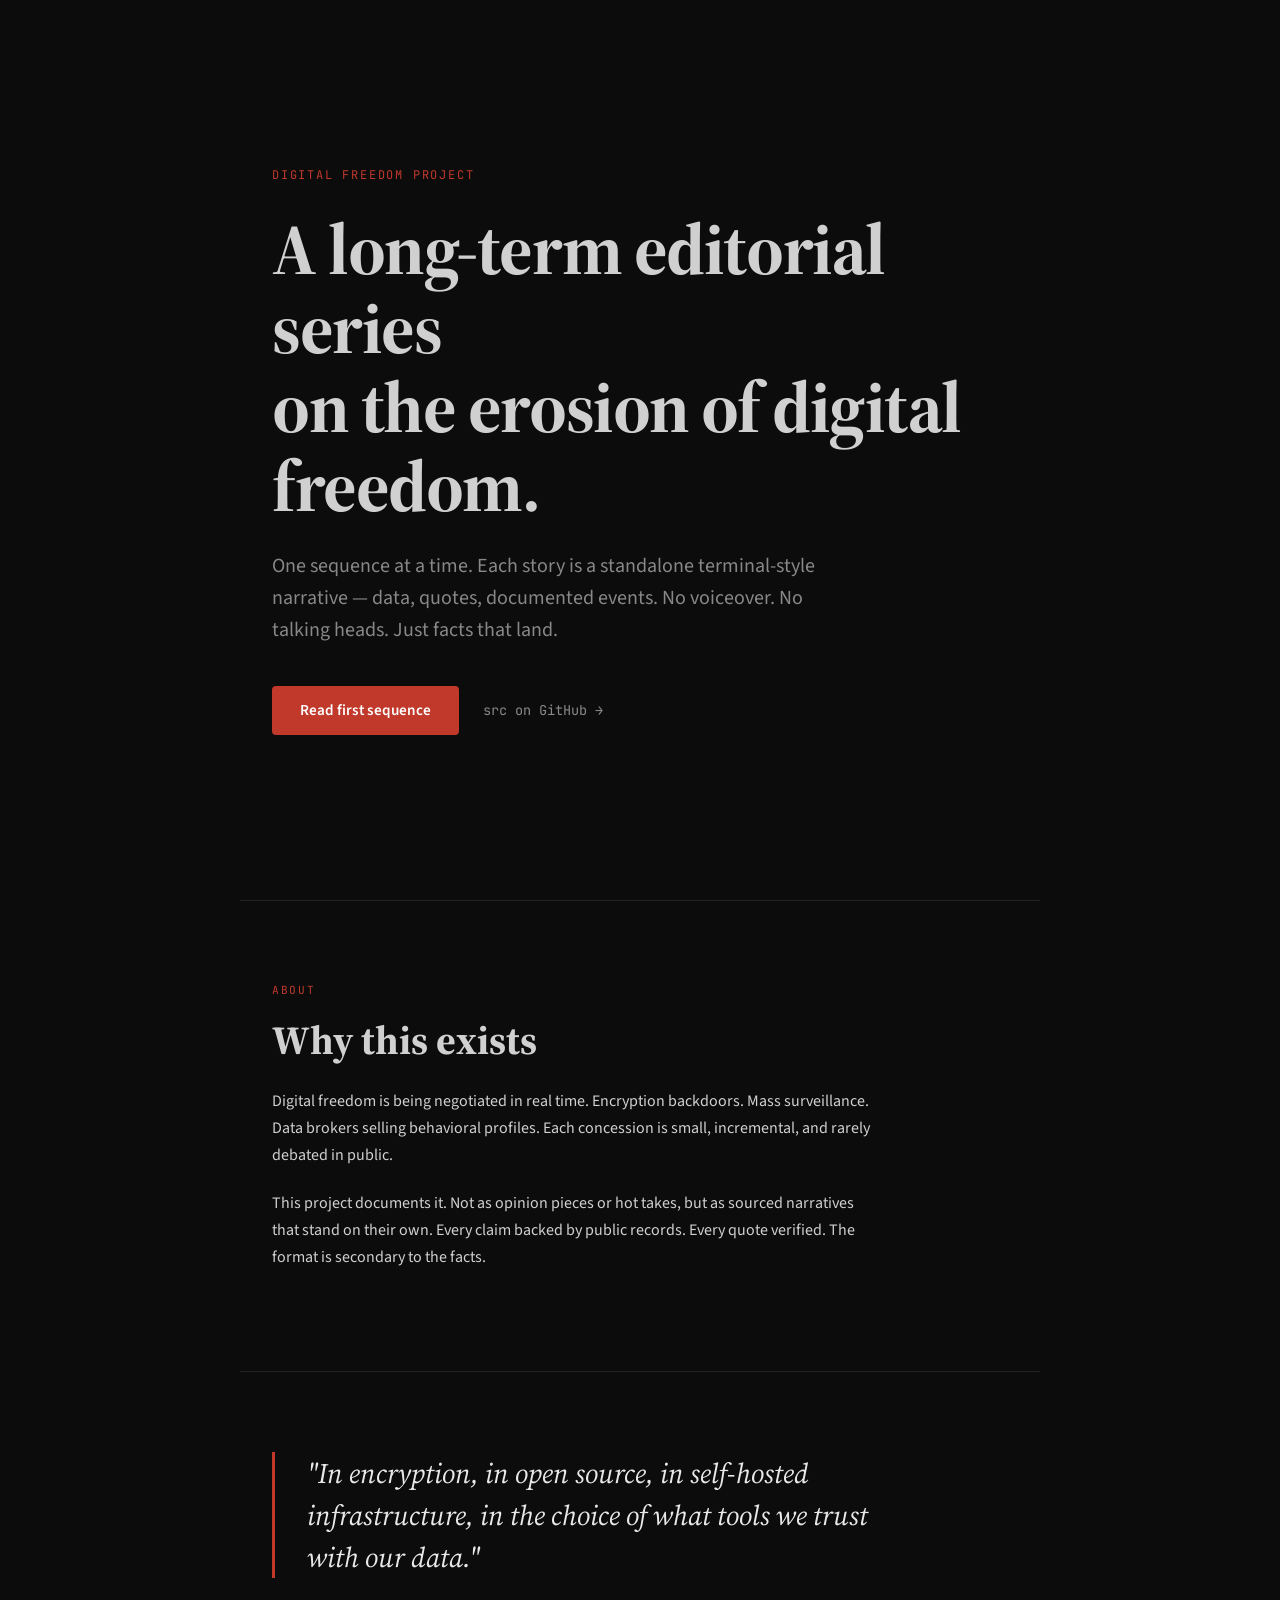
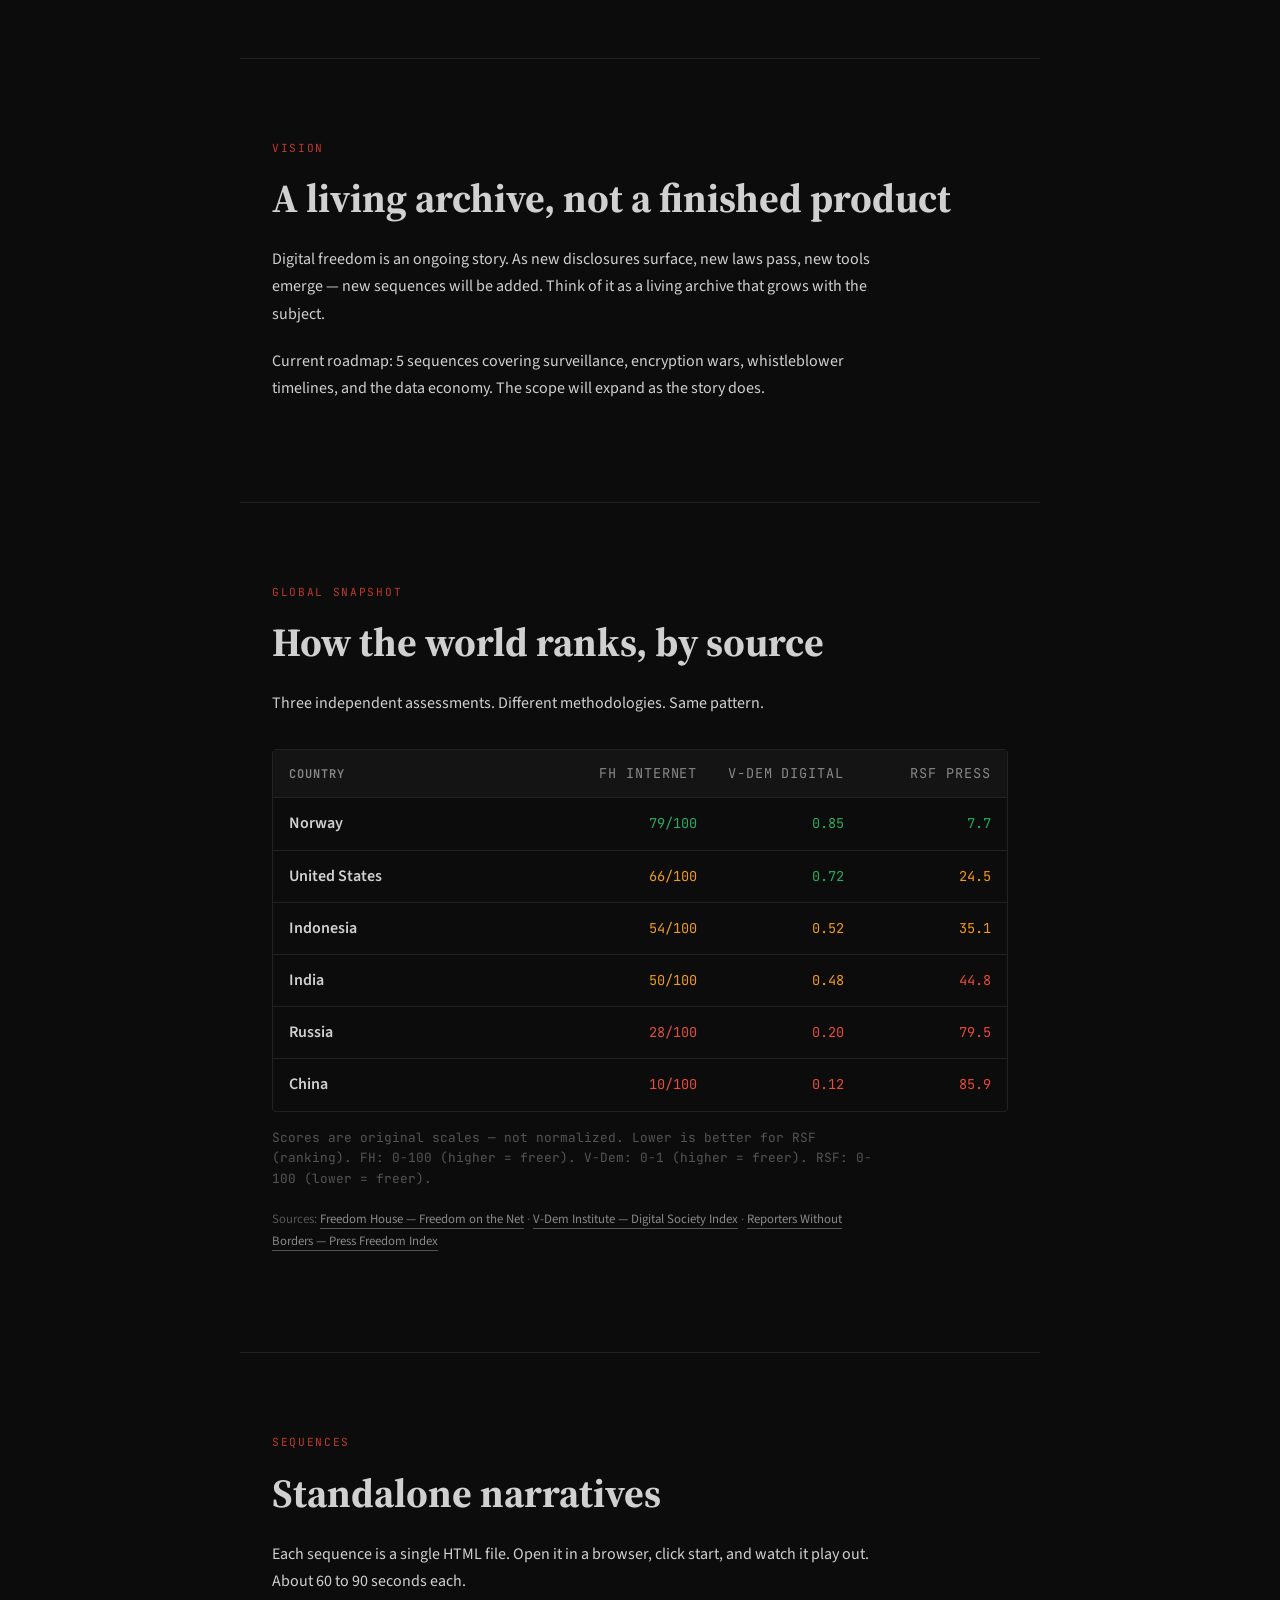
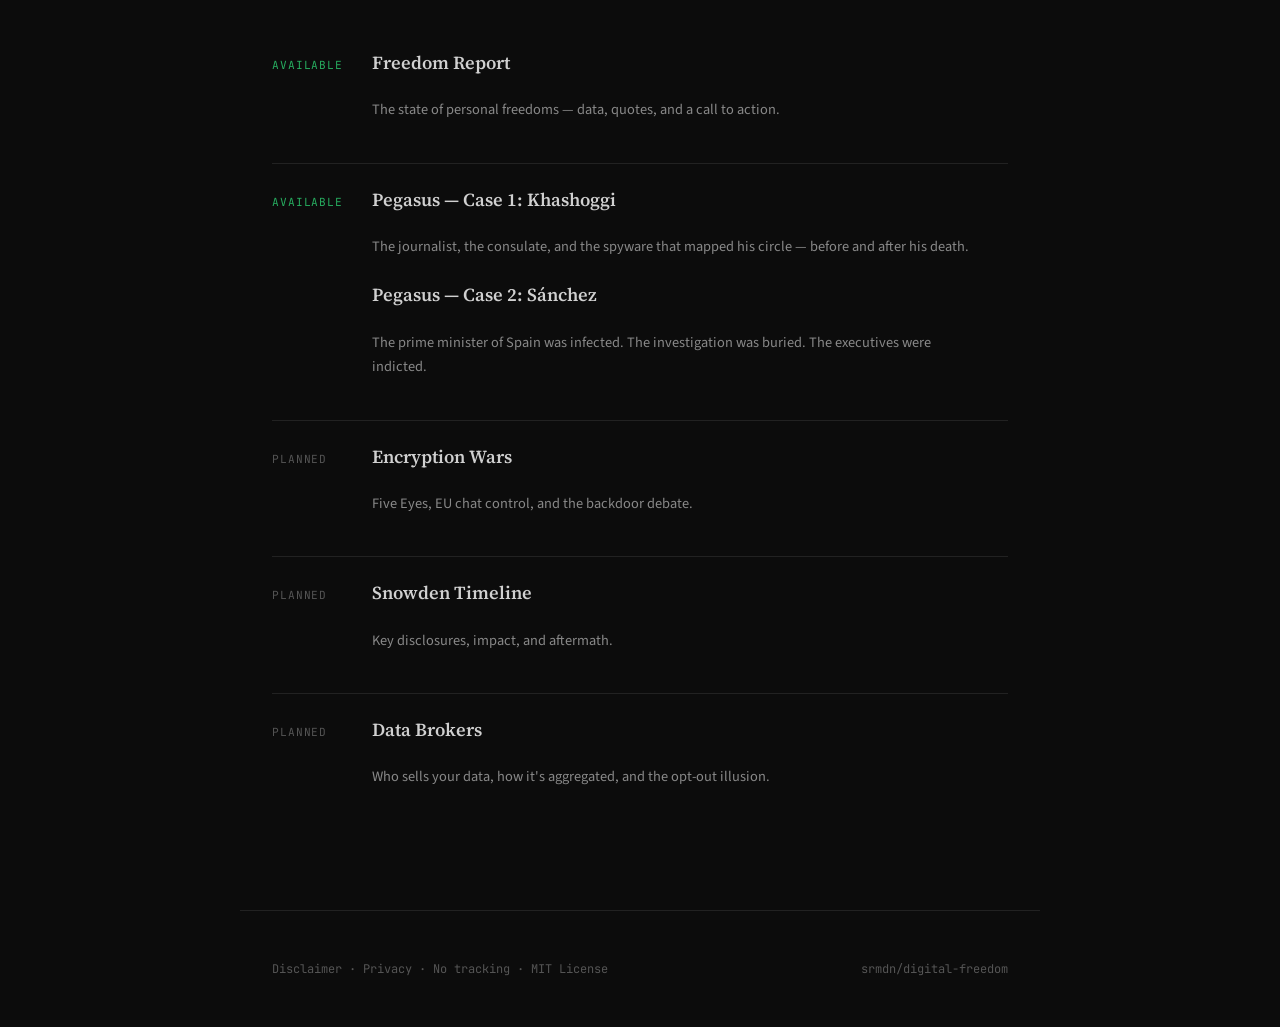
==== index.html @ e9ea022a "Add pegasus-02-sanchez: PM infected, investigation buried, executives indicted" ====
<!DOCTYPE html>
<html lang="en">
<head>
<meta charset="UTF-8">
<meta name="viewport" content="width=device-width, initial-scale=1.0">
<title>Digital Freedom</title>
<link rel="icon" href="/digital-freedom/favicon.svg" type="image/svg+xml">
<style>
  @import url('https://fonts.googleapis.com/css2?family=JetBrains+Mono:wght@400;700&family=Source+Sans+3:wght@300;400;600&family=Source+Serif+4:wght@400;600;700&display=swap');

  *, *::before, *::after { margin: 0; padding: 0; box-sizing: border-box; }

  :root {
    --bg: #0c0c0c;
    --surface: #141414;
    --border: #222;
    --text: #d0d0d0;
    --text-dim: #888;
    --text-muted: #555;
    --accent: #c0392b;
    --accent-glow: rgba(192, 57, 43, 0.15);
    --mono: 'JetBrains Mono', 'Courier New', monospace;
    --serif: 'Source Serif 4', Georgia, serif;
    --sans: 'Source Sans 3', -apple-system, sans-serif;
  }

  html { scroll-behavior: smooth; }

  body {
    background: var(--bg);
    color: var(--text);
    font-family: var(--sans);
    font-size: 16px;
    line-height: 1.7;
    -webkit-font-smoothing: antialiased;
  }

  a { color: var(--text); text-decoration: none; border-bottom: 1px solid var(--text-muted); transition: color 0.2s, border-color 0.2s; }
  a:hover { color: #fff; border-color: #fff; }

  /* Hero */
  .hero {
    min-height: 100vh;
    display: flex;
    flex-direction: column;
    justify-content: center;
    padding: 4rem 2rem;
    max-width: 800px;
    margin: 0 auto;
  }

  .hero-eyebrow {
    font-family: var(--mono);
    font-size: 0.75rem;
    color: var(--accent);
    letter-spacing: 0.15em;
    text-transform: uppercase;
    margin-bottom: 1.5rem;
  }

  .hero h1 {
    font-family: var(--serif);
    font-size: clamp(2.5rem, 6vw, 4.5rem);
    font-weight: 700;
    line-height: 1.1;
    letter-spacing: -0.02em;
    margin-bottom: 1.5rem;
  }

  .hero-lead {
    font-size: 1.25rem;
    color: var(--text-dim);
    max-width: 560px;
    line-height: 1.6;
  }

  .hero-cta {
    margin-top: 2.5rem;
    display: flex;
    gap: 1.5rem;
    align-items: center;
    flex-wrap: wrap;
  }

  .btn-primary {
    display: inline-block;
    padding: 0.75rem 1.75rem;
    background: var(--accent);
    color: #fff;
    font-family: var(--sans);
    font-size: 0.95rem;
    font-weight: 600;
    border-radius: 4px;
    border: none;
    cursor: pointer;
    transition: background 0.2s;
  }

  .btn-primary:hover { background: #e74c3c; border-color: transparent; color: #fff; }

  .btn-link {
    font-family: var(--mono);
    font-size: 0.85rem;
    color: var(--text-dim);
    border-bottom: none;
  }

  .btn-link:hover { color: #fff; }

  /* Sections */
  section {
    padding: 5rem 2rem;
    max-width: 800px;
    margin: 0 auto;
  }

  .section-label {
    font-family: var(--mono);
    font-size: 0.7rem;
    color: var(--accent);
    letter-spacing: 0.15em;
    text-transform: uppercase;
    margin-bottom: 1rem;
  }

  section h2 {
    font-family: var(--serif);
    font-size: clamp(1.8rem, 4vw, 2.5rem);
    font-weight: 700;
    line-height: 1.2;
    margin-bottom: 1.5rem;
  }

  section p {
    margin-bottom: 1.25rem;
    max-width: 600px;
  }

  .divider {
    border: none;
    height: 1px;
    background: var(--border);
    max-width: 800px;
    margin: 0 auto;
  }

  /* Philosophy pull-quote */
  .pull-quote {
    padding: 5rem 2rem;
    max-width: 800px;
    margin: 0 auto;
  }

  .pull-quote blockquote {
    font-family: var(--serif);
    font-size: clamp(1.3rem, 3vw, 1.75rem);
    font-weight: 400;
    font-style: italic;
    line-height: 1.5;
    color: #e8e8e8;
    border-left: 3px solid var(--accent);
    padding-left: 2rem;
    max-width: 650px;
  }

  /* Sequences */
  .sequence-list {
    list-style: none;
    margin-top: 2rem;
  }

  .sequence-item {
    display: flex;
    align-items: baseline;
    gap: 1.25rem;
    padding: 1.25rem 0;
    border-bottom: 1px solid var(--border);
  }

  .sequence-item:last-child { border-bottom: none; }

  .sequence-status {
    font-family: var(--mono);
    font-size: 0.7rem;
    letter-spacing: 0.08em;
    text-transform: uppercase;
    min-width: 80px;
    flex-shrink: 0;
  }

  .status-available { color: #27ae60; }
  .status-planned { color: var(--text-muted); }

  .sequence-name {
    font-family: var(--serif);
    font-size: 1.15rem;
    font-weight: 600;
  }

  .sequence-name a { border-bottom: 1px solid transparent; }
  .sequence-name a:hover { border-bottom-color: var(--accent); }

  .sequence-desc {
    color: var(--text-dim);
    font-size: 0.9rem;
  }

  /* Comparison table */
  .comparison-table {
    margin-top: 2rem;
    border: 1px solid var(--border);
    border-radius: 4px;
    overflow: hidden;
  }

  .comparison-row {
    display: flex;
    align-items: center;
    padding: 0.75rem 1rem;
    border-bottom: 1px solid var(--border);
    gap: 1rem;
  }

  .comparison-row:last-child { border-bottom: none; }

  .comparison-header {
    background: var(--surface);
    font-family: var(--mono);
    font-size: 0.75rem;
    color: var(--text-dim);
    text-transform: uppercase;
    letter-spacing: 0.08em;
  }

  .col-country {
    flex: 2;
    font-weight: 600;
  }

  .col-score {
    flex: 1;
    text-align: right;
    font-family: var(--mono);
    font-size: 0.85rem;
  }

  .score-green { color: #27ae60; }
  .score-yellow { color: #f39c12; }
  .score-red { color: #e74c3c; }

  .comparison-note {
    margin-top: 1rem;
    font-size: 0.8rem;
    color: var(--text-muted);
    font-family: var(--mono);
    line-height: 1.6;
  }

  .comparison-sources {
    margin-top: 1rem;
    font-size: 0.8rem;
    color: var(--text-muted);
  }

  .comparison-sources a {
    color: var(--text-dim);
    font-size: 0.8rem;
    border-bottom: 1px solid var(--text-muted);
  }

  /* Footer */
  footer {
    padding: 3rem 2rem;
    max-width: 800px;
    margin: 0 auto;
    display: flex;
    justify-content: space-between;
    align-items: center;
    flex-wrap: wrap;
    gap: 1rem;
  }

  footer p {
    font-family: var(--mono);
    font-size: 0.75rem;
    color: var(--text-muted);
  }

  footer a {
    font-family: var(--mono);
    font-size: 0.75rem;
    color: var(--text-muted);
    border-bottom: none;
  }

  footer a:hover { color: #fff; }

  @media (max-width: 600px) {
    .hero { padding: 3rem 1.5rem; }
    section { padding: 3rem 1.5rem; }
    .sequence-item { flex-direction: column; gap: 0.25rem; }
    .comparison-row { flex-wrap: wrap; gap: 0.5rem; }
    .col-country { flex: 1 1 100%; }
    .col-score { flex: 1; text-align: left; }
  }
</style>
</head>
<body>

<div class="hero">
  <p class="hero-eyebrow">Digital Freedom Project</p>
  <h1>A long-term editorial series<br>on the erosion of digital freedom.</h1>
  <p class="hero-lead">One sequence at a time. Each story is a standalone terminal-style narrative — data, quotes, documented events. No voiceover. No talking heads. Just facts that land.</p>
  <div class="hero-cta">
    <a href="sequences/freedom-report.html" class="btn-primary">Read first sequence</a>
    <a href="https://github.com/srmdn/digital-freedom" class="btn-link">src on GitHub →</a>
  </div>
</div>

<hr class="divider">

<section id="about">
  <p class="section-label">About</p>
  <h2>Why this exists</h2>
  <p>Digital freedom is being negotiated in real time. Encryption backdoors. Mass surveillance. Data brokers selling behavioral profiles. Each concession is small, incremental, and rarely debated in public.</p>
  <p>This project documents it. Not as opinion pieces or hot takes, but as sourced narratives that stand on their own. Every claim backed by public records. Every quote verified. The format is secondary to the facts.</p>
</section>

<hr class="divider">

<div class="pull-quote">
  <blockquote>"In encryption, in open source, in self-hosted infrastructure, in the choice of what tools we trust with our data."</blockquote>
</div>

<hr class="divider">

<section id="vision">
  <p class="section-label">Vision</p>
  <h2>A living archive, not a finished product</h2>
  <p>Digital freedom is an ongoing story. As new disclosures surface, new laws pass, new tools emerge — new sequences will be added. Think of it as a living archive that grows with the subject.</p>
  <p>Current roadmap: 5 sequences covering surveillance, encryption wars, whistleblower timelines, and the data economy. The scope will expand as the story does.</p>
</section>

<hr class="divider">

<section id="comparison">
  <p class="section-label">Global snapshot</p>
  <h2>How the world ranks, by source</h2>
  <p>Three independent assessments. Different methodologies. Same pattern.</p>
  <div class="comparison-table">
    <div class="comparison-row comparison-header">
      <span class="col-country">Country</span>
      <span class="col-score">FH Internet</span>
      <span class="col-score">V-Dem Digital</span>
      <span class="col-score">RSF Press</span>
    </div>
    <div class="comparison-row">
      <span class="col-country">Norway</span>
      <span class="col-score score-green">79/100</span>
      <span class="col-score score-green">0.85</span>
      <span class="col-score score-green">7.7</span>
    </div>
    <div class="comparison-row">
      <span class="col-country">United States</span>
      <span class="col-score score-yellow">66/100</span>
      <span class="col-score score-green">0.72</span>
      <span class="col-score score-yellow">24.5</span>
    </div>
    <div class="comparison-row">
      <span class="col-country">Indonesia</span>
      <span class="col-score score-yellow">54/100</span>
      <span class="col-score score-yellow">0.52</span>
      <span class="col-score score-yellow">35.1</span>
    </div>
    <div class="comparison-row">
      <span class="col-country">India</span>
      <span class="col-score score-yellow">50/100</span>
      <span class="col-score score-yellow">0.48</span>
      <span class="col-score score-red">44.8</span>
    </div>
    <div class="comparison-row">
      <span class="col-country">Russia</span>
      <span class="col-score score-red">28/100</span>
      <span class="col-score score-red">0.20</span>
      <span class="col-score score-red">79.5</span>
    </div>
    <div class="comparison-row">
      <span class="col-country">China</span>
      <span class="col-score score-red">10/100</span>
      <span class="col-score score-red">0.12</span>
      <span class="col-score score-red">85.9</span>
    </div>
  </div>
  <p class="comparison-note">Scores are original scales — not normalized. Lower is better for RSF (ranking). FH: 0-100 (higher = freer). V-Dem: 0-1 (higher = freer). RSF: 0-100 (lower = freer).</p>
  <p class="comparison-sources">
    Sources: <a href="https://freedomhouse.org/report/freedom-net" target="_blank">Freedom House — Freedom on the Net</a> · <a href="https://www.v-dem.net/" target="_blank">V-Dem Institute — Digital Society Index</a> · <a href="https://rsf.org/en/index" target="_blank">Reporters Without Borders — Press Freedom Index</a>
  </p>
</section>

<hr class="divider">

<section id="sequences">
  <p class="section-label">Sequences</p>
  <h2>Standalone narratives</h2>
  <p>Each sequence is a single HTML file. Open it in a browser, click start, and watch it play out. About 60 to 90 seconds each.</p>

  <ul class="sequence-list">
    <li class="sequence-item">
      <span class="sequence-status status-available">Available</span>
      <div>
        <p class="sequence-name"><a href="sequences/freedom-report.html">Freedom Report</a></p>
        <p class="sequence-desc">The state of personal freedoms — data, quotes, and a call to action.</p>
      </div>
    </li>
    <li class="sequence-item">
      <span class="sequence-status status-available">Available</span>
      <div>
        <p class="sequence-name"><a href="sequences/pegasus-01-khashoggi.html">Pegasus — Case 1: Khashoggi</a></p>
        <p class="sequence-desc">The journalist, the consulate, and the spyware that mapped his circle — before and after his death.</p>
        <p class="sequence-name" style="margin-top:0.5rem"><a href="sequences/pegasus-02-sanchez.html">Pegasus — Case 2: Sánchez</a></p>
        <p class="sequence-desc">The prime minister of Spain was infected. The investigation was buried. The executives were indicted.</p>
      </div>
    </li>
    <li class="sequence-item">
      <span class="sequence-status status-planned">Planned</span>
      <div>
        <p class="sequence-name">Encryption Wars</p>
        <p class="sequence-desc">Five Eyes, EU chat control, and the backdoor debate.</p>
      </div>
    </li>
    <li class="sequence-item">
      <span class="sequence-status status-planned">Planned</span>
      <div>
        <p class="sequence-name">Snowden Timeline</p>
        <p class="sequence-desc">Key disclosures, impact, and aftermath.</p>
      </div>
    </li>
    <li class="sequence-item">
      <span class="sequence-status status-planned">Planned</span>
      <div>
        <p class="sequence-name">Data Brokers</p>
        <p class="sequence-desc">Who sells your data, how it's aggregated, and the opt-out illusion.</p>
      </div>
    </li>
  </ul>
</section>

<hr class="divider">

<footer>
  <p><a href="disclaimer.html">Disclaimer</a> · <a href="privacy.html">Privacy</a> · No tracking · MIT License</p>
  <a href="https://github.com/srmdn/digital-freedom">srmdn/digital-freedom</a>
</footer>

</body>
</html>
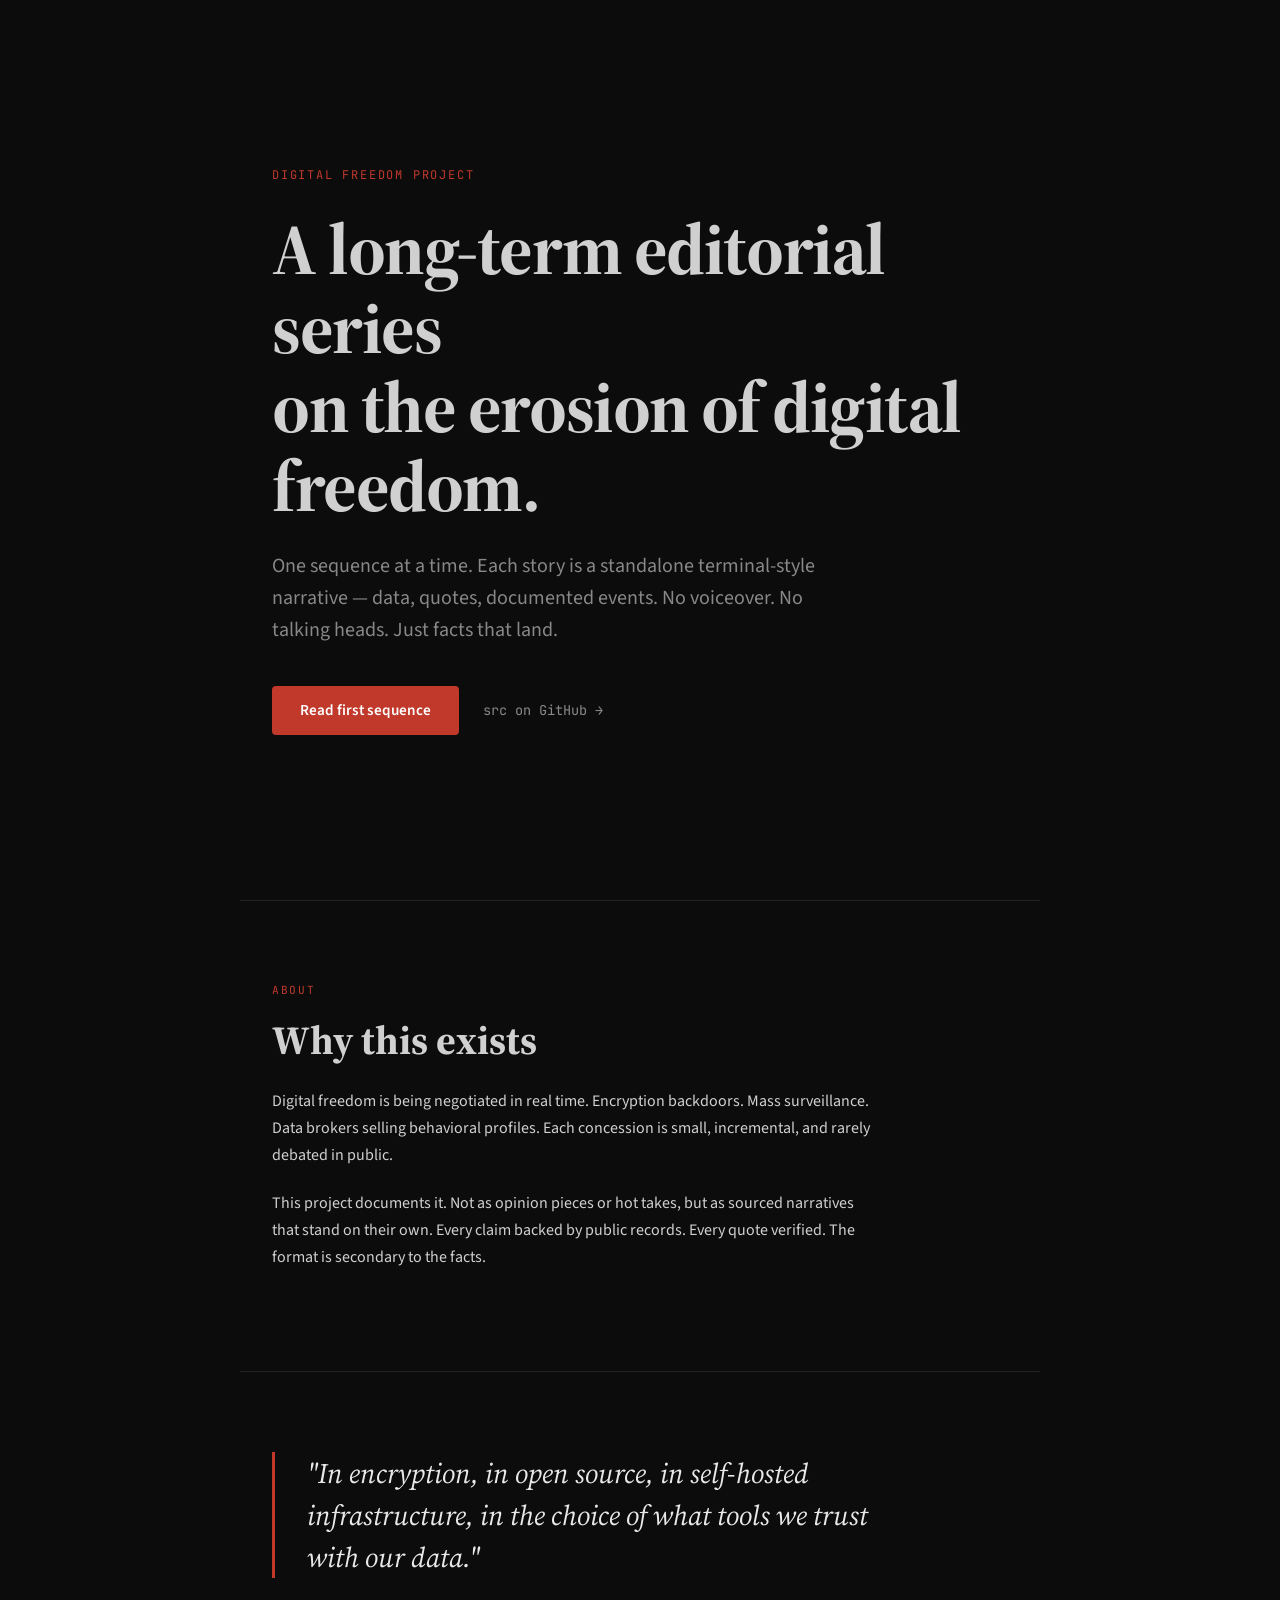
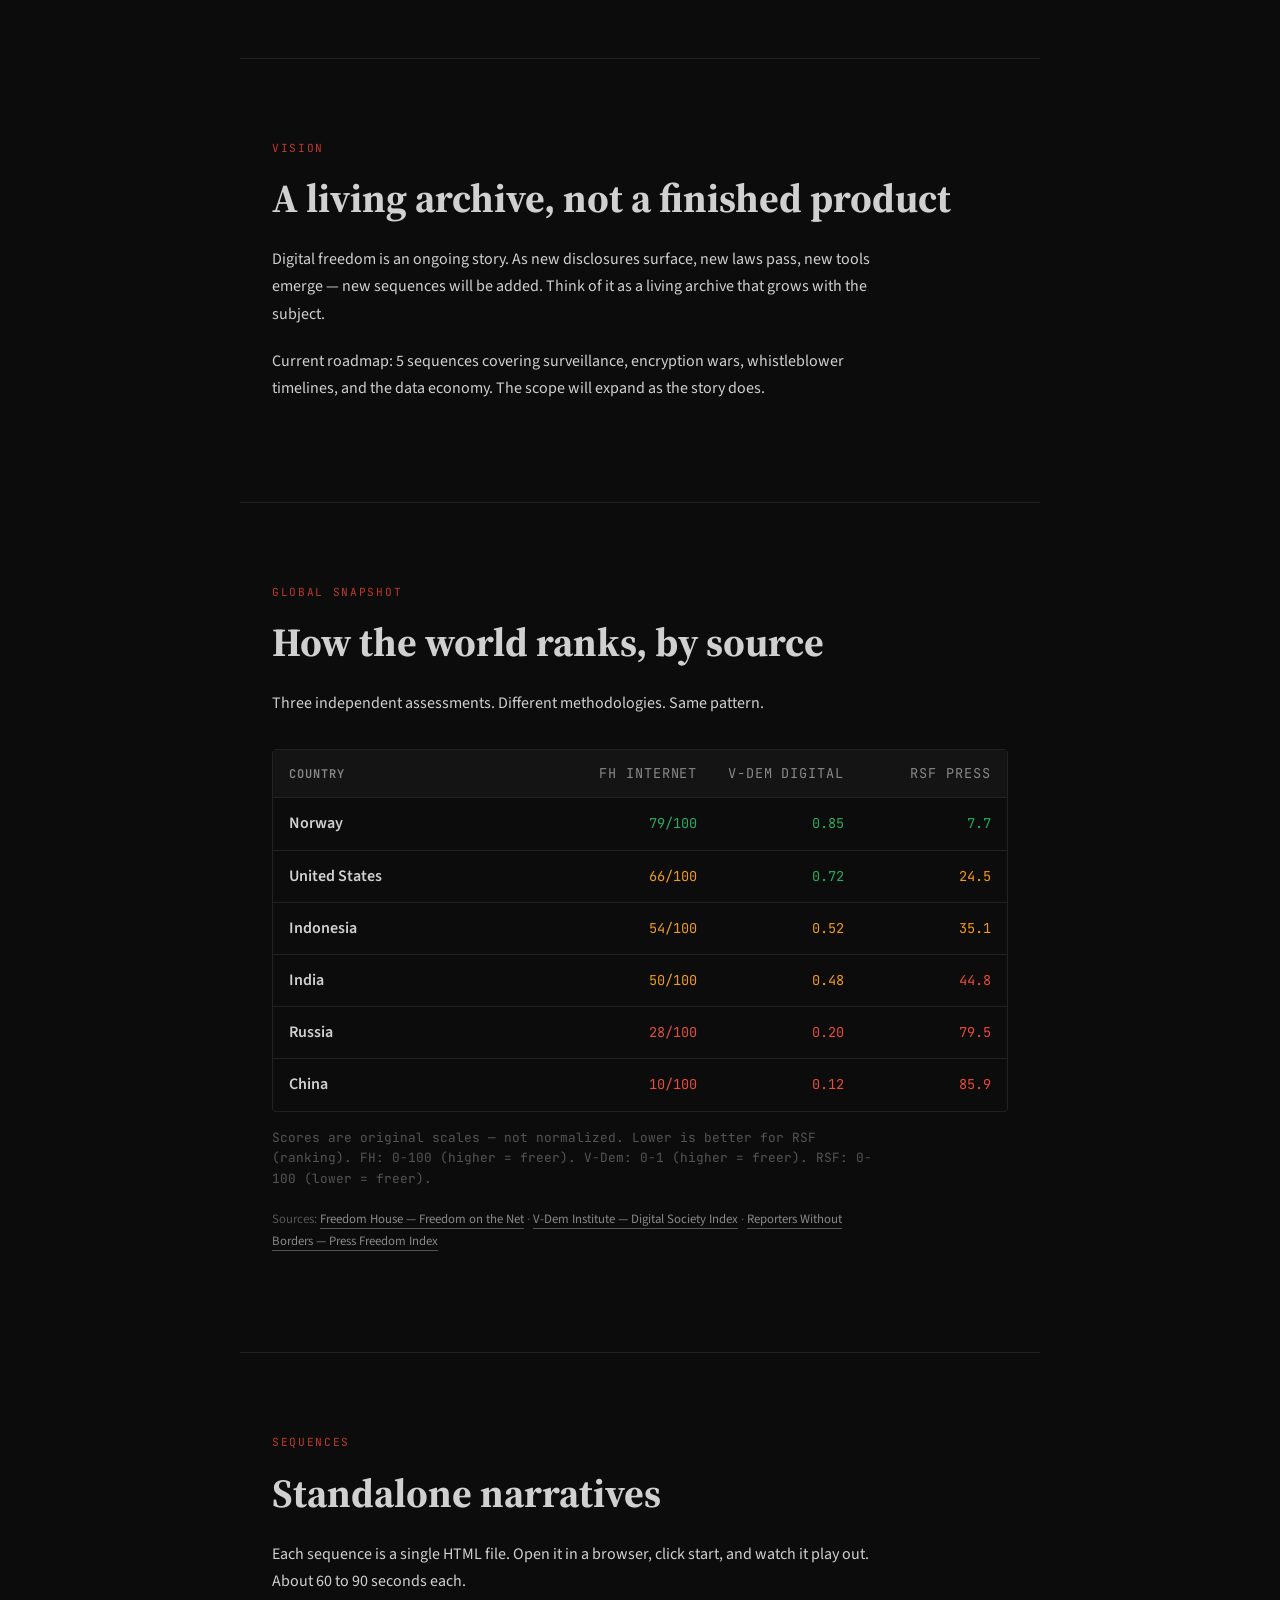
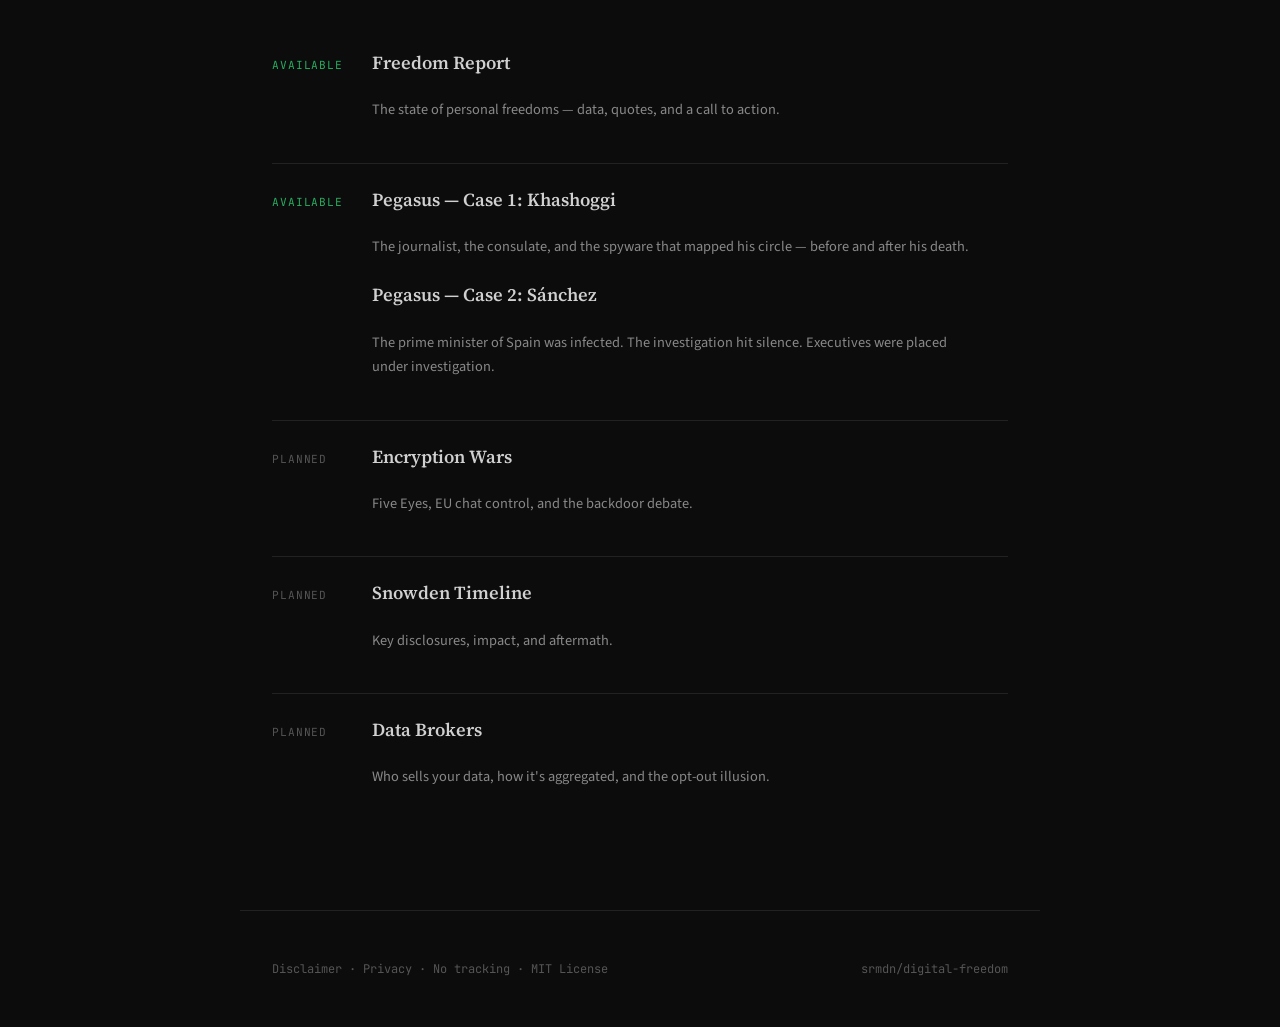
==== commit 1dc538c0: "Tighten Pegasus case sourcing" ====
--- a/index.html
+++ b/index.html
@@ -418,7 +418,7 @@
         <p class="sequence-name"><a href="sequences/pegasus-01-khashoggi.html">Pegasus — Case 1: Khashoggi</a></p>
         <p class="sequence-desc">The journalist, the consulate, and the spyware that mapped his circle — before and after his death.</p>
         <p class="sequence-name" style="margin-top:0.5rem"><a href="sequences/pegasus-02-sanchez.html">Pegasus — Case 2: Sánchez</a></p>
-        <p class="sequence-desc">The prime minister of Spain was infected. The investigation was buried. The executives were indicted.</p>
+        <p class="sequence-desc">The prime minister of Spain was infected. The investigation hit silence. Executives were placed under investigation.</p>
       </div>
     </li>
     <li class="sequence-item">
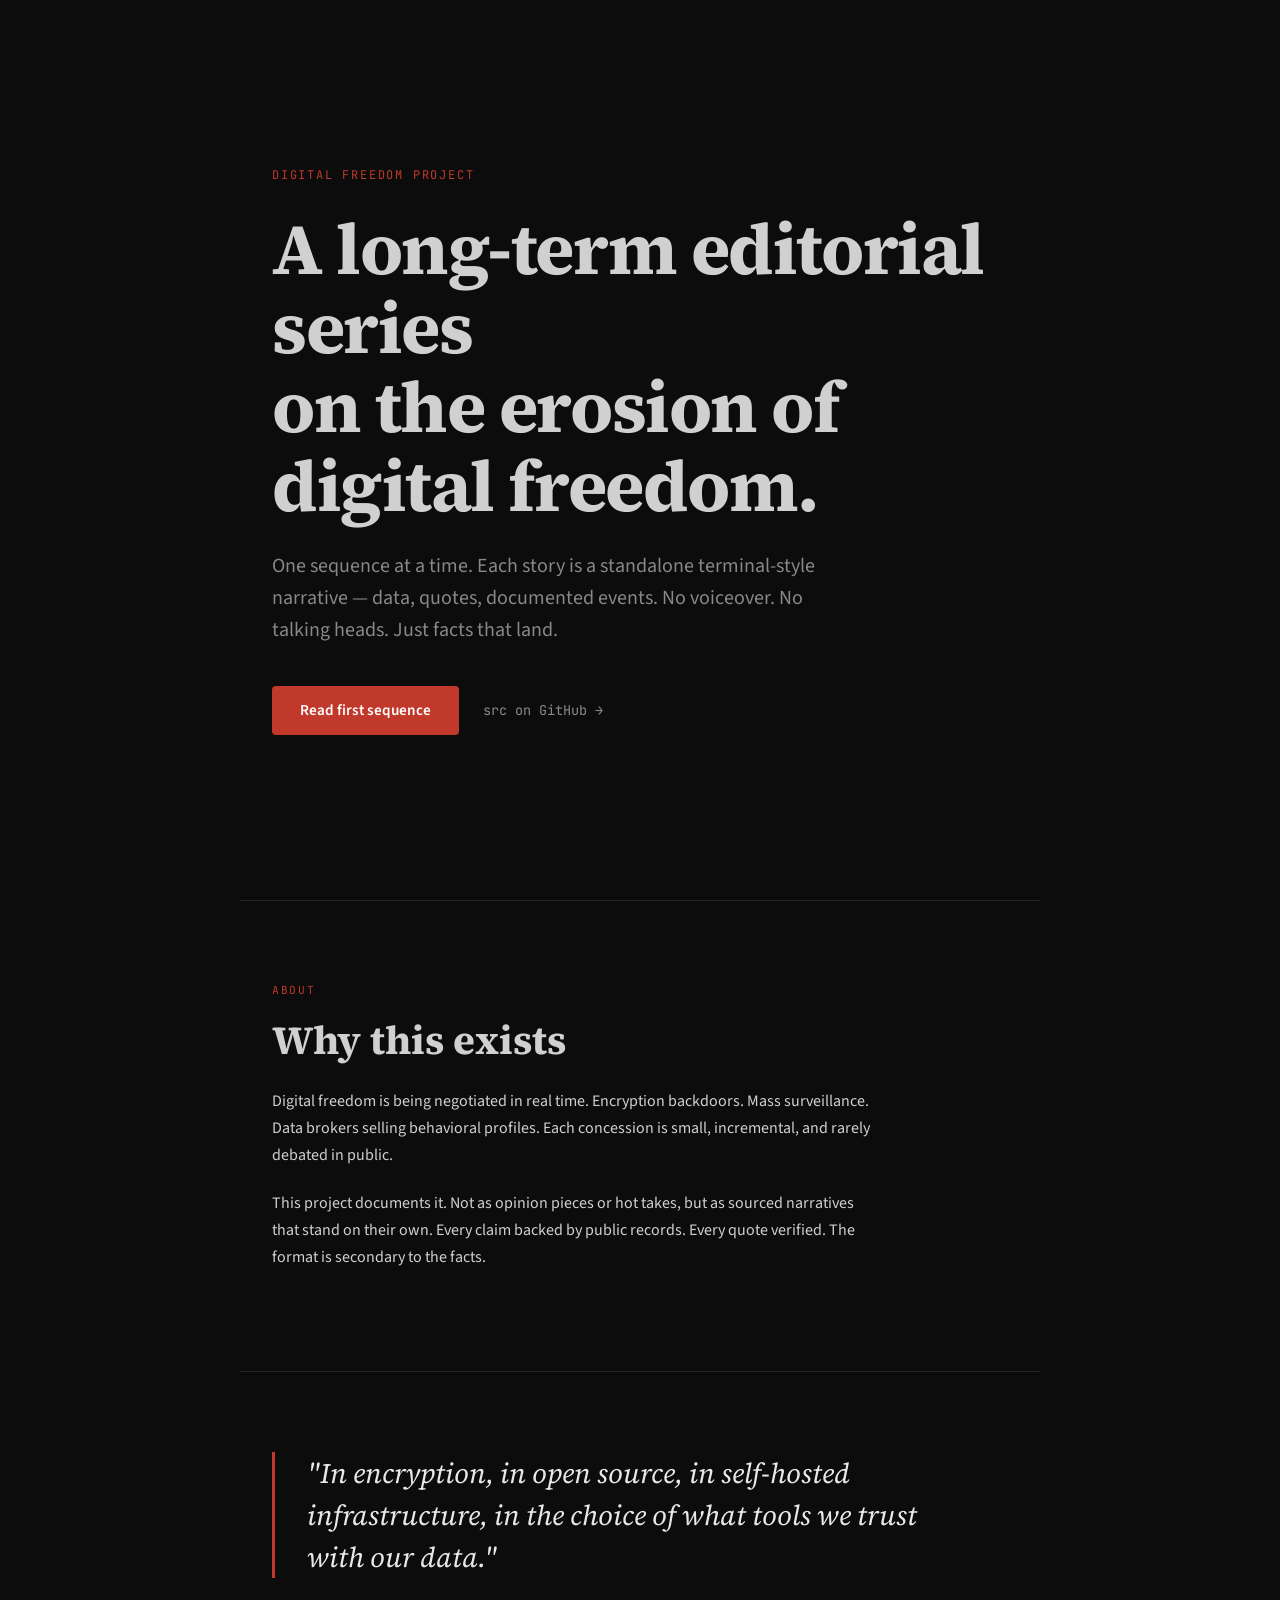
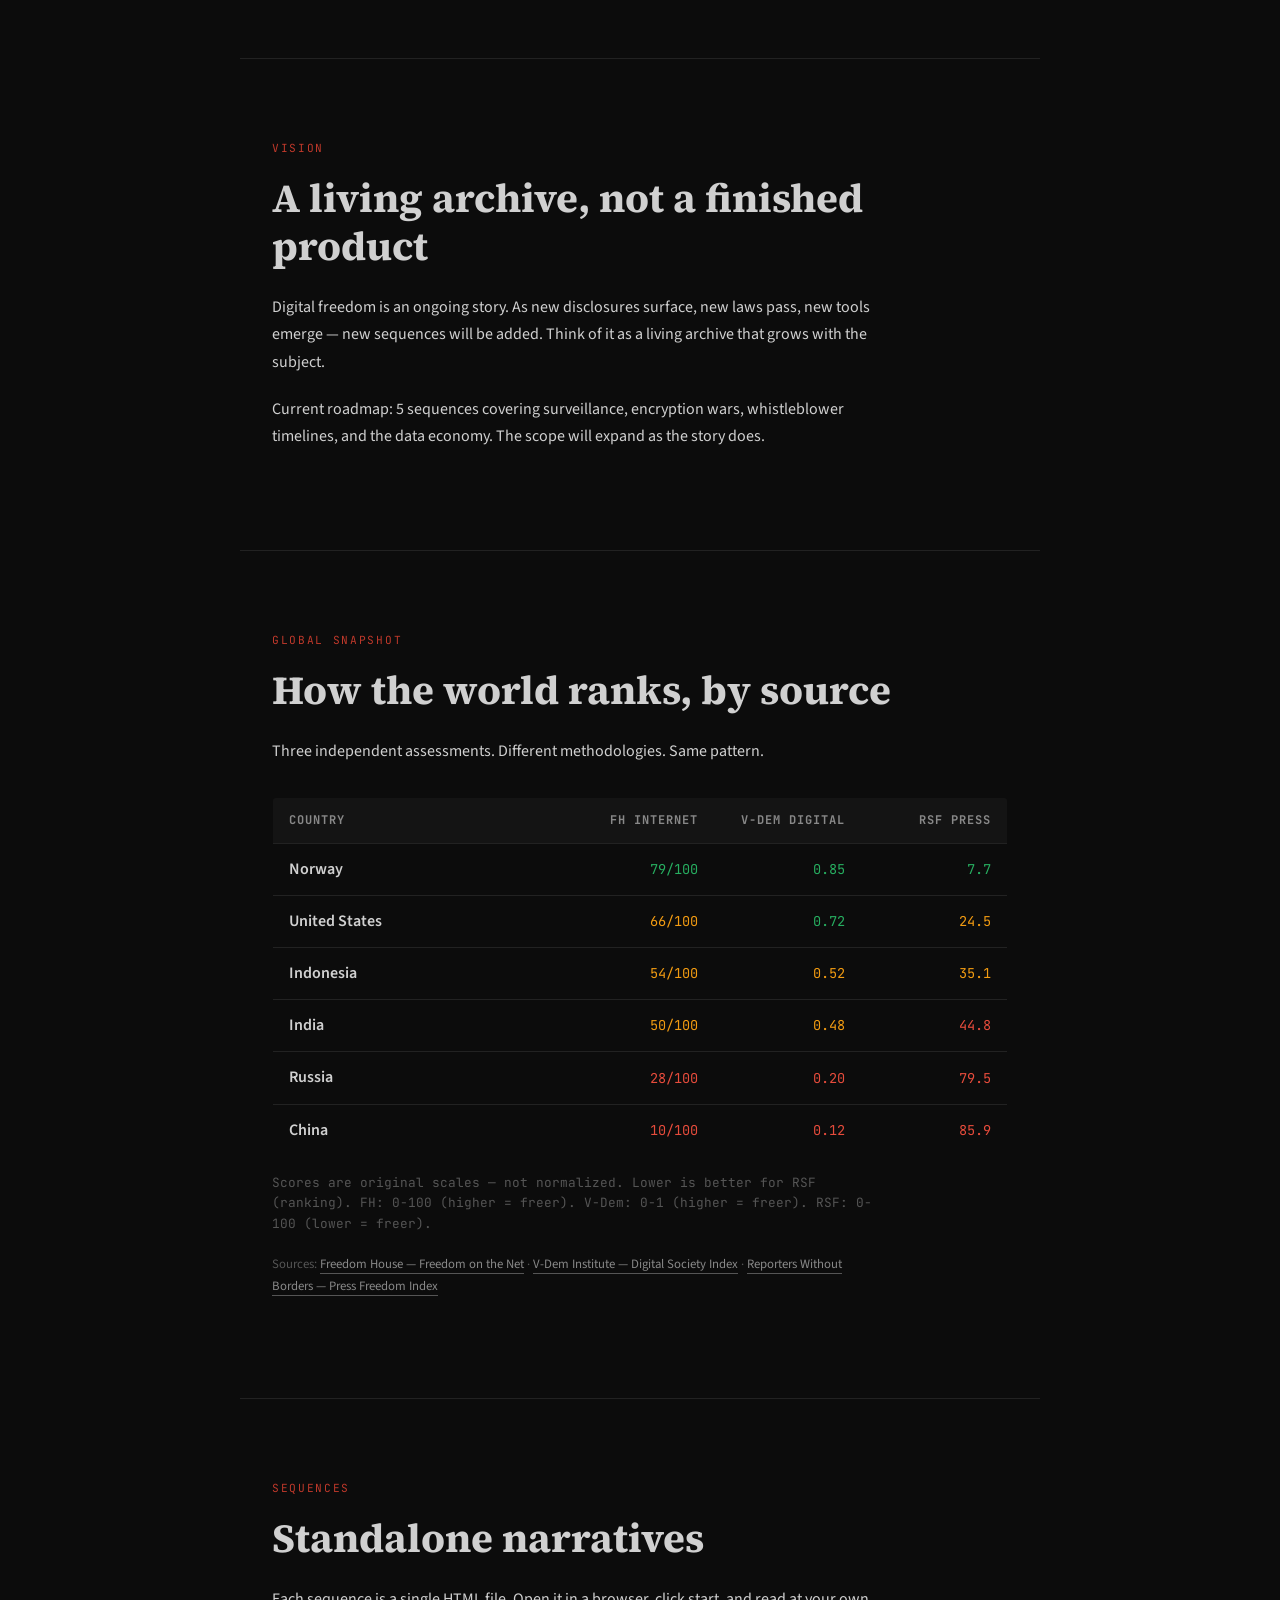
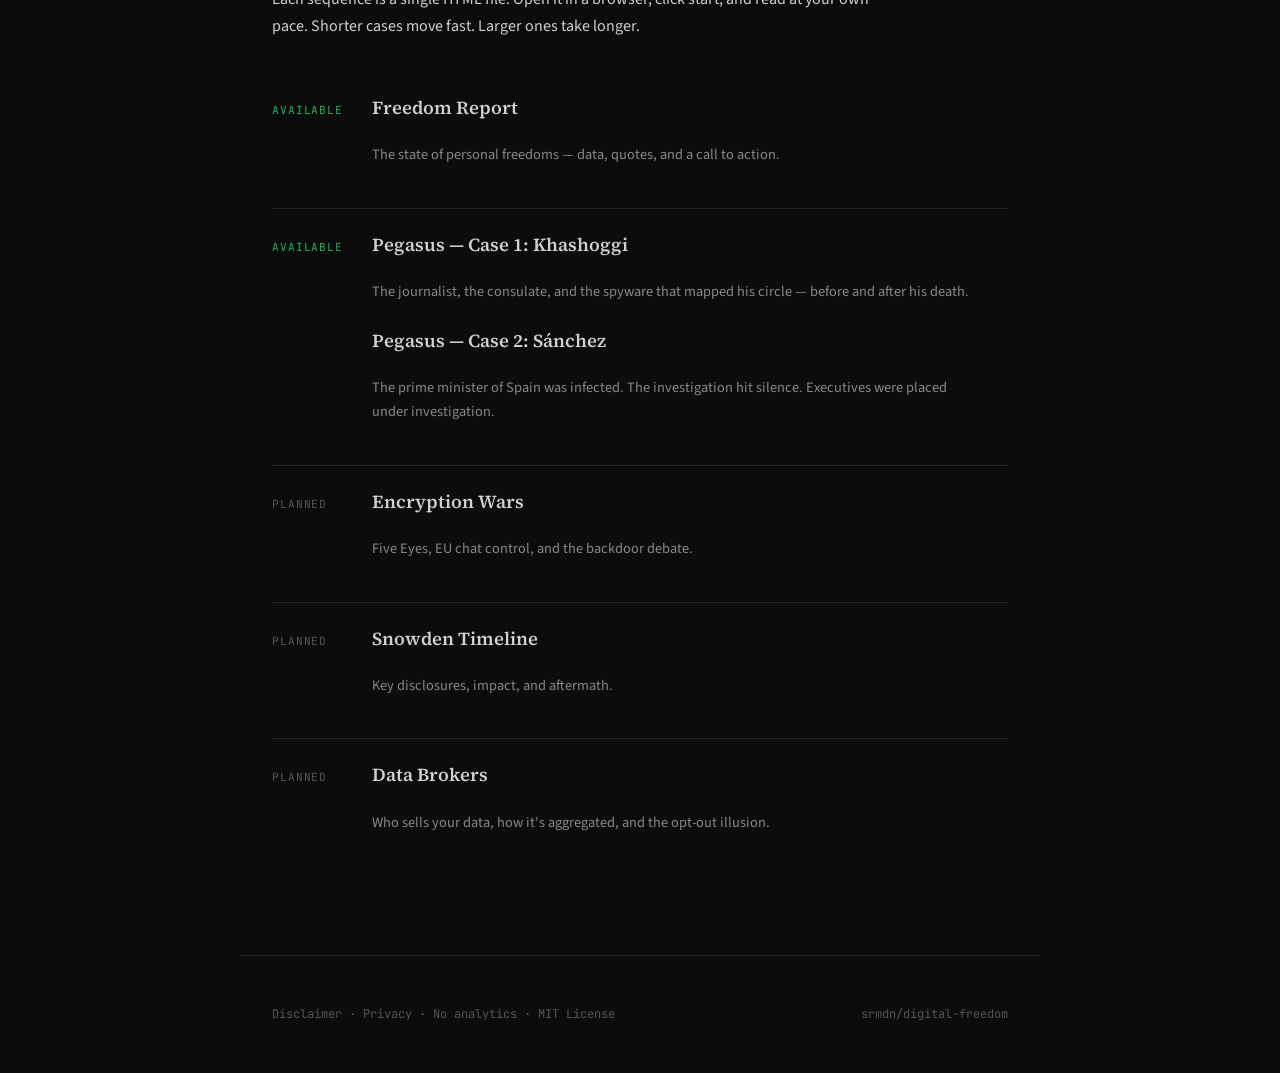
==== commit 33a17f57: "Self-host fonts and harden static site" ====
--- a/index.html
+++ b/index.html
@@ -4,10 +4,21 @@
 <meta charset="UTF-8">
 <meta name="viewport" content="width=device-width, initial-scale=1.0">
 <title>Digital Freedom</title>
-<link rel="icon" href="/digital-freedom/favicon.svg" type="image/svg+xml">
+<meta name="description" content="Editorial archive documenting digital freedom, privacy erosion, surveillance, and spyware through terminal-style narratives and sourced reporting.">
+<meta name="theme-color" content="#0c0c0c">
+<meta name="robots" content="index,follow">
+<link rel="canonical" href="https://srmdn.github.io/digital-freedom/">
+<meta property="og:type" content="website">
+<meta property="og:site_name" content="Digital Freedom">
+<meta property="og:title" content="Digital Freedom">
+<meta property="og:description" content="Editorial archive documenting digital freedom, privacy erosion, surveillance, and spyware through terminal-style narratives and sourced reporting.">
+<meta property="og:url" content="https://srmdn.github.io/digital-freedom/">
+<meta name="twitter:card" content="summary">
+<meta name="twitter:title" content="Digital Freedom">
+<meta name="twitter:description" content="Editorial archive documenting digital freedom, privacy erosion, surveillance, and spyware through terminal-style narratives and sourced reporting.">
+<link rel="icon" href="favicon.svg" type="image/svg+xml">
+<link rel="stylesheet" href="assets/fonts.css">
 <style>
-  @import url('https://fonts.googleapis.com/css2?family=JetBrains+Mono:wght@400;700&family=Source+Sans+3:wght@300;400;600&family=Source+Serif+4:wght@400;600;700&display=swap');
-
   *, *::before, *::after { margin: 0; padding: 0; box-sizing: border-box; }
 
   :root {
@@ -37,6 +48,42 @@
 
   a { color: var(--text); text-decoration: none; border-bottom: 1px solid var(--text-muted); transition: color 0.2s, border-color 0.2s; }
   a:hover { color: #fff; border-color: #fff; }
+  a:focus-visible {
+    outline: 2px solid var(--accent);
+    outline-offset: 4px;
+    border-bottom-color: transparent;
+  }
+
+  .skip-link {
+    position: absolute;
+    left: 1rem;
+    top: 1rem;
+    transform: translateY(-200%);
+    padding: 0.65rem 0.9rem;
+    background: var(--accent);
+    color: #fff;
+    border: none;
+    border-radius: 4px;
+    font-family: var(--mono);
+    font-size: 0.8rem;
+    z-index: 100;
+  }
+
+  .skip-link:focus {
+    transform: translateY(0);
+  }
+
+  .sr-only {
+    position: absolute;
+    width: 1px;
+    height: 1px;
+    padding: 0;
+    margin: -1px;
+    overflow: hidden;
+    clip: rect(0, 0, 0, 0);
+    white-space: nowrap;
+    border: 0;
+  }
 
   /* Hero */
   .hero {
@@ -206,24 +253,26 @@
   }
 
   /* Comparison table */
+  .comparison-table-wrap {
+    margin-top: 2rem;
+    overflow-x: auto;
+  }
+
   .comparison-table {
-    margin-top: 2rem;
+    width: 100%;
     border: 1px solid var(--border);
     border-radius: 4px;
+    border-collapse: collapse;
     overflow: hidden;
   }
 
-  .comparison-row {
-    display: flex;
-    align-items: center;
+  .comparison-table th,
+  .comparison-table td {
     padding: 0.75rem 1rem;
     border-bottom: 1px solid var(--border);
-    gap: 1rem;
-  }
-
-  .comparison-row:last-child { border-bottom: none; }
-
-  .comparison-header {
+  }
+
+  .comparison-table thead th {
     background: var(--surface);
     font-family: var(--mono);
     font-size: 0.75rem;
@@ -232,16 +281,20 @@
     letter-spacing: 0.08em;
   }
 
+  .comparison-table tbody tr:last-child th,
+  .comparison-table tbody tr:last-child td { border-bottom: none; }
+
   .col-country {
-    flex: 2;
     font-weight: 600;
+    text-align: left;
+    width: 40%;
   }
 
   .col-score {
-    flex: 1;
     text-align: right;
     font-family: var(--mono);
     font-size: 0.85rem;
+    width: 20%;
   }
 
   .score-green { color: #27ae60; }
@@ -299,15 +352,18 @@
     .hero { padding: 3rem 1.5rem; }
     section { padding: 3rem 1.5rem; }
     .sequence-item { flex-direction: column; gap: 0.25rem; }
-    .comparison-row { flex-wrap: wrap; gap: 0.5rem; }
-    .col-country { flex: 1 1 100%; }
-    .col-score { flex: 1; text-align: left; }
+    .comparison-table th,
+    .comparison-table td { min-width: 110px; }
+    .col-country { min-width: 160px; }
   }
 </style>
 </head>
 <body>
 
-<div class="hero">
+<a href="#main" class="skip-link">Skip to content</a>
+
+<main id="main">
+<header class="hero">
   <p class="hero-eyebrow">Digital Freedom Project</p>
   <h1>A long-term editorial series<br>on the erosion of digital freedom.</h1>
   <p class="hero-lead">One sequence at a time. Each story is a standalone terminal-style narrative — data, quotes, documented events. No voiceover. No talking heads. Just facts that land.</p>
@@ -315,7 +371,7 @@
     <a href="sequences/freedom-report.html" class="btn-primary">Read first sequence</a>
     <a href="https://github.com/srmdn/digital-freedom" class="btn-link">src on GitHub →</a>
   </div>
-</div>
+</header>
 
 <hr class="divider">
 
@@ -347,53 +403,60 @@
   <p class="section-label">Global snapshot</p>
   <h2>How the world ranks, by source</h2>
   <p>Three independent assessments. Different methodologies. Same pattern.</p>
-  <div class="comparison-table">
-    <div class="comparison-row comparison-header">
-      <span class="col-country">Country</span>
-      <span class="col-score">FH Internet</span>
-      <span class="col-score">V-Dem Digital</span>
-      <span class="col-score">RSF Press</span>
-    </div>
-    <div class="comparison-row">
-      <span class="col-country">Norway</span>
-      <span class="col-score score-green">79/100</span>
-      <span class="col-score score-green">0.85</span>
-      <span class="col-score score-green">7.7</span>
-    </div>
-    <div class="comparison-row">
-      <span class="col-country">United States</span>
-      <span class="col-score score-yellow">66/100</span>
-      <span class="col-score score-green">0.72</span>
-      <span class="col-score score-yellow">24.5</span>
-    </div>
-    <div class="comparison-row">
-      <span class="col-country">Indonesia</span>
-      <span class="col-score score-yellow">54/100</span>
-      <span class="col-score score-yellow">0.52</span>
-      <span class="col-score score-yellow">35.1</span>
-    </div>
-    <div class="comparison-row">
-      <span class="col-country">India</span>
-      <span class="col-score score-yellow">50/100</span>
-      <span class="col-score score-yellow">0.48</span>
-      <span class="col-score score-red">44.8</span>
-    </div>
-    <div class="comparison-row">
-      <span class="col-country">Russia</span>
-      <span class="col-score score-red">28/100</span>
-      <span class="col-score score-red">0.20</span>
-      <span class="col-score score-red">79.5</span>
-    </div>
-    <div class="comparison-row">
-      <span class="col-country">China</span>
-      <span class="col-score score-red">10/100</span>
-      <span class="col-score score-red">0.12</span>
-      <span class="col-score score-red">85.9</span>
-    </div>
+  <div class="comparison-table-wrap">
+    <table class="comparison-table">
+      <caption class="sr-only">Comparison of digital freedom indicators across six countries from Freedom House, V-Dem, and Reporters Without Borders.</caption>
+      <thead>
+        <tr>
+          <th scope="col" class="col-country">Country</th>
+          <th scope="col" class="col-score">FH Internet</th>
+          <th scope="col" class="col-score">V-Dem Digital</th>
+          <th scope="col" class="col-score">RSF Press</th>
+        </tr>
+      </thead>
+      <tbody>
+        <tr>
+          <th scope="row" class="col-country">Norway</th>
+          <td class="col-score score-green">79/100</td>
+          <td class="col-score score-green">0.85</td>
+          <td class="col-score score-green">7.7</td>
+        </tr>
+        <tr>
+          <th scope="row" class="col-country">United States</th>
+          <td class="col-score score-yellow">66/100</td>
+          <td class="col-score score-green">0.72</td>
+          <td class="col-score score-yellow">24.5</td>
+        </tr>
+        <tr>
+          <th scope="row" class="col-country">Indonesia</th>
+          <td class="col-score score-yellow">54/100</td>
+          <td class="col-score score-yellow">0.52</td>
+          <td class="col-score score-yellow">35.1</td>
+        </tr>
+        <tr>
+          <th scope="row" class="col-country">India</th>
+          <td class="col-score score-yellow">50/100</td>
+          <td class="col-score score-yellow">0.48</td>
+          <td class="col-score score-red">44.8</td>
+        </tr>
+        <tr>
+          <th scope="row" class="col-country">Russia</th>
+          <td class="col-score score-red">28/100</td>
+          <td class="col-score score-red">0.20</td>
+          <td class="col-score score-red">79.5</td>
+        </tr>
+        <tr>
+          <th scope="row" class="col-country">China</th>
+          <td class="col-score score-red">10/100</td>
+          <td class="col-score score-red">0.12</td>
+          <td class="col-score score-red">85.9</td>
+        </tr>
+      </tbody>
+    </table>
   </div>
   <p class="comparison-note">Scores are original scales — not normalized. Lower is better for RSF (ranking). FH: 0-100 (higher = freer). V-Dem: 0-1 (higher = freer). RSF: 0-100 (lower = freer).</p>
   <p class="comparison-sources">
-    Sources: <a href="https://freedomhouse.org/report/freedom-net" target="_blank">Freedom House — Freedom on the Net</a> · <a href="https://www.v-dem.net/" target="_blank">V-Dem Institute — Digital Society Index</a> · <a href="https://rsf.org/en/index" target="_blank">Reporters Without Borders — Press Freedom Index</a>
+    Sources: <a href="https://freedomhouse.org/report/freedom-net" target="_blank" rel="noopener noreferrer">Freedom House — Freedom on the Net</a> · <a href="https://www.v-dem.net/" target="_blank" rel="noopener noreferrer">V-Dem Institute — Digital Society Index</a> · <a href="https://rsf.org/en/index" target="_blank" rel="noopener noreferrer">Reporters Without Borders — Press Freedom Index</a>
   </p>
 </section>
 
@@ -402,7 +465,7 @@
 <section id="sequences">
   <p class="section-label">Sequences</p>
   <h2>Standalone narratives</h2>
-  <p>Each sequence is a single HTML file. Open it in a browser, click start, and watch it play out. About 60 to 90 seconds each.</p>
+  <p>Each sequence is a single HTML file. Open it in a browser, click start, and read at your own pace. Shorter cases move fast. Larger ones take longer.</p>
 
   <ul class="sequence-list">
     <li class="sequence-item">
@@ -448,9 +511,11 @@
 <hr class="divider">
 
 <footer>
-  <p><a href="disclaimer.html">Disclaimer</a> · <a href="privacy.html">Privacy</a> · No tracking · MIT License</p>
+  <p><a href="disclaimer.html">Disclaimer</a> · <a href="privacy.html">Privacy</a> · No analytics · MIT License</p>
   <a href="https://github.com/srmdn/digital-freedom">srmdn/digital-freedom</a>
 </footer>
 
+</main>
+
 </body>
 </html>
--- a/assets/fonts.css
+++ b/assets/fonts.css
@@ -0,0 +1,87 @@
+@font-face {
+  font-family: 'Cutive Mono';
+  font-style: normal;
+  font-weight: 400;
+  font-display: swap;
+  src: url('fonts/m8JWjfRfY7WVjVi2E-K9H5RF.ttf') format('truetype');
+}
+
+@font-face {
+  font-family: 'JetBrains Mono';
+  font-style: normal;
+  font-weight: 400;
+  font-display: swap;
+  src: url('fonts/tDbY2o-flEEny0FZhsfKu5WU4zr3E_BX0PnT8RD8yKxjPQ.ttf') format('truetype');
+}
+
+@font-face {
+  font-family: 'JetBrains Mono';
+  font-style: normal;
+  font-weight: 700;
+  font-display: swap;
+  src: url('fonts/tDbY2o-flEEny0FZhsfKu5WU4zr3E_BX0PnT8RD8L6tjPQ.ttf') format('truetype');
+}
+
+@font-face {
+  font-family: 'Source Sans 3';
+  font-style: normal;
+  font-weight: 300;
+  font-display: swap;
+  src: url('fonts/nwpBtKy2OAdR1K-IwhWudF-R9QMylBJAV3Bo8Kzm61EN.ttf') format('truetype');
+}
+
+@font-face {
+  font-family: 'Source Sans 3';
+  font-style: normal;
+  font-weight: 400;
+  font-display: swap;
+  src: url('fonts/nwpBtKy2OAdR1K-IwhWudF-R9QMylBJAV3Bo8Ky461EN.ttf') format('truetype');
+}
+
+@font-face {
+  font-family: 'Source Sans 3';
+  font-style: normal;
+  font-weight: 600;
+  font-display: swap;
+  src: url('fonts/nwpBtKy2OAdR1K-IwhWudF-R9QMylBJAV3Bo8Kxm7FEN.ttf') format('truetype');
+}
+
+@font-face {
+  font-family: 'Source Serif 4';
+  font-style: italic;
+  font-weight: 400;
+  font-display: swap;
+  src: url('fonts/vEF02_tTDB4M7-auWDN0ahZJW1ge6NmXpVAHV83Bfb_US2D2QYxoUKIkn98pRl9dCw.ttf') format('truetype');
+}
+
+@font-face {
+  font-family: 'Source Serif 4';
+  font-style: normal;
+  font-weight: 400;
+  font-display: swap;
+  src: url('fonts/vEFy2_tTDB4M7-auWDN0ahZJW3IX2ih5nk3AucvUHf6OAVIJmeUDygwjihdqrhw.ttf') format('truetype');
+}
+
+@font-face {
+  font-family: 'Source Serif 4';
+  font-style: normal;
+  font-weight: 600;
+  font-display: swap;
+  src: url('fonts/vEFy2_tTDB4M7-auWDN0ahZJW3IX2ih5nk3AucvUHf6OAVIJmeUDygwjisltrhw.ttf') format('truetype');
+}
+
+@font-face {
+  font-family: 'Source Serif 4';
+  font-style: normal;
+  font-weight: 700;
+  font-display: swap;
+  src: url('fonts/vEFy2_tTDB4M7-auWDN0ahZJW3IX2ih5nk3AucvUHf6OAVIJmeUDygwjivBtrhw.ttf') format('truetype');
+}
+
+@font-face {
+  font-family: 'Special Elite';
+  font-style: normal;
+  font-weight: 400;
+  font-display: swap;
+  src: url('fonts/XLYgIZbkc4JPUL5CVArUVL0nhnc.ttf') format('truetype');
+}
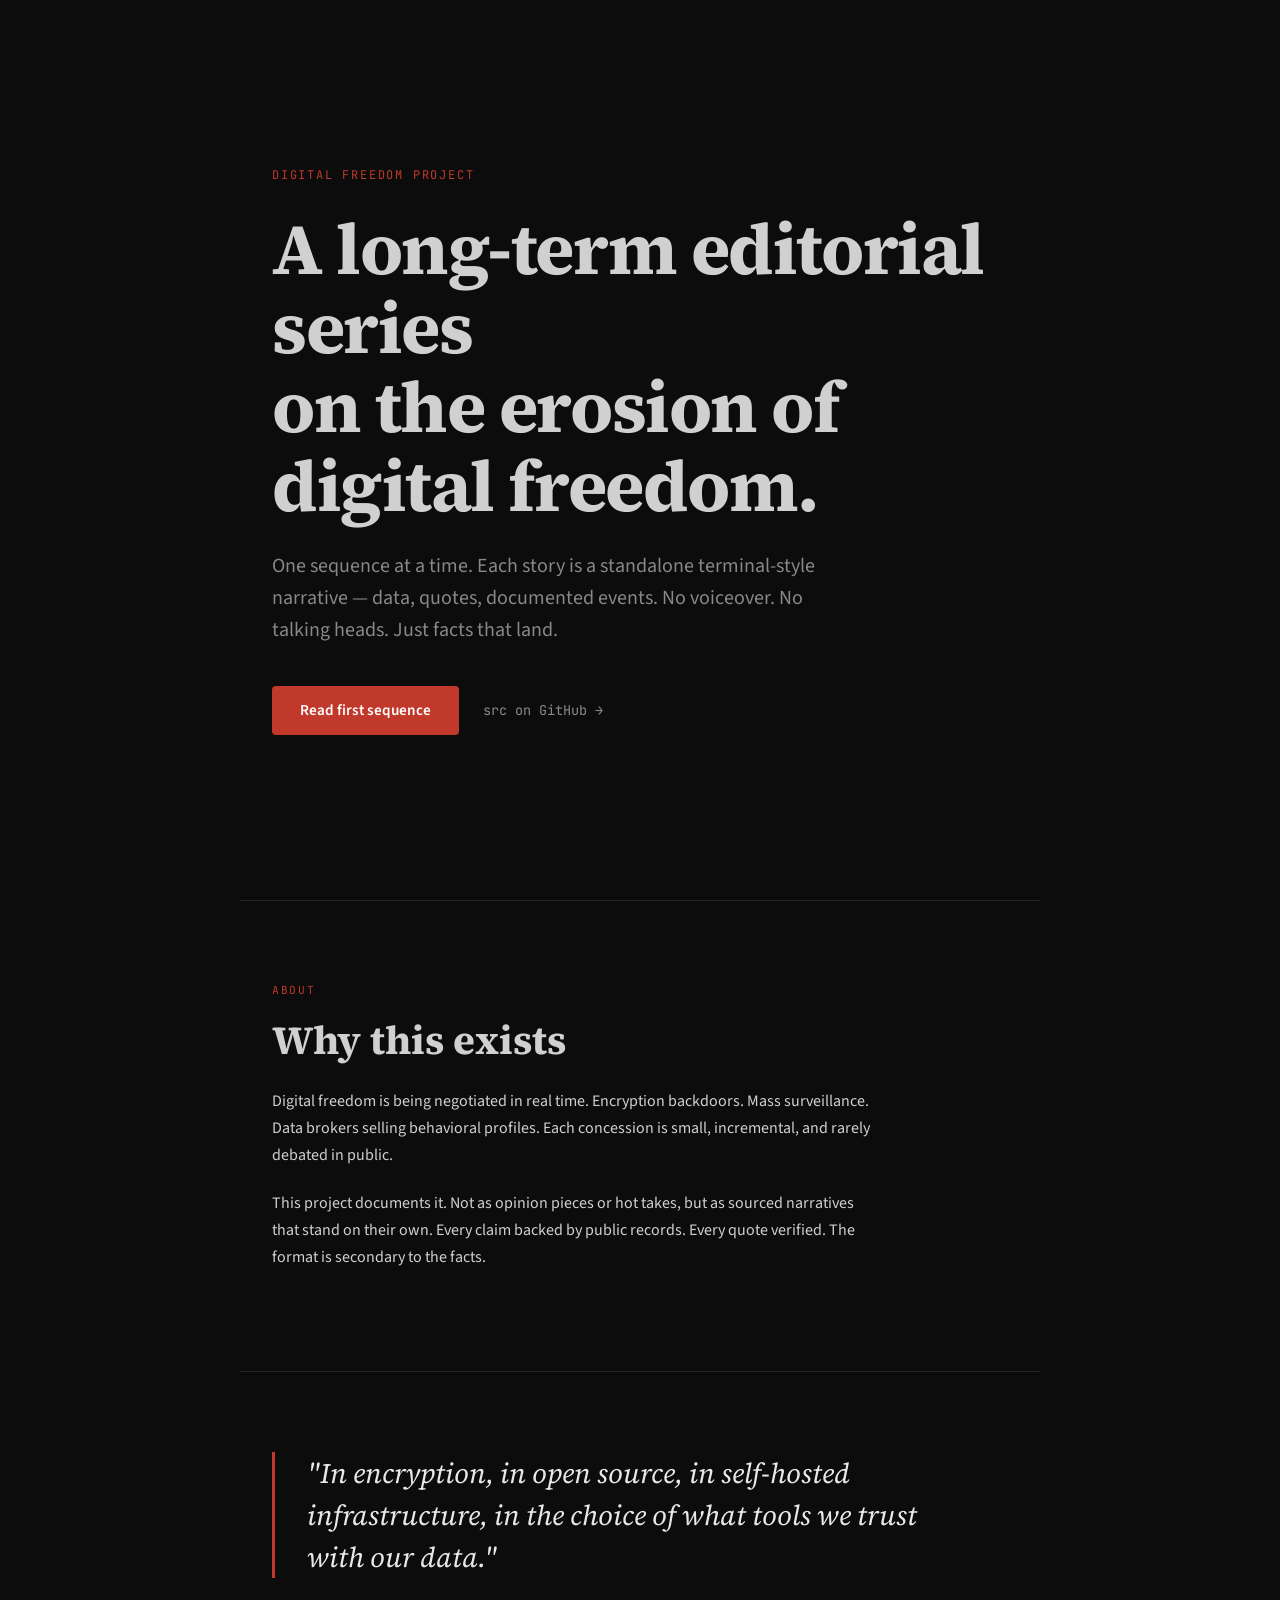
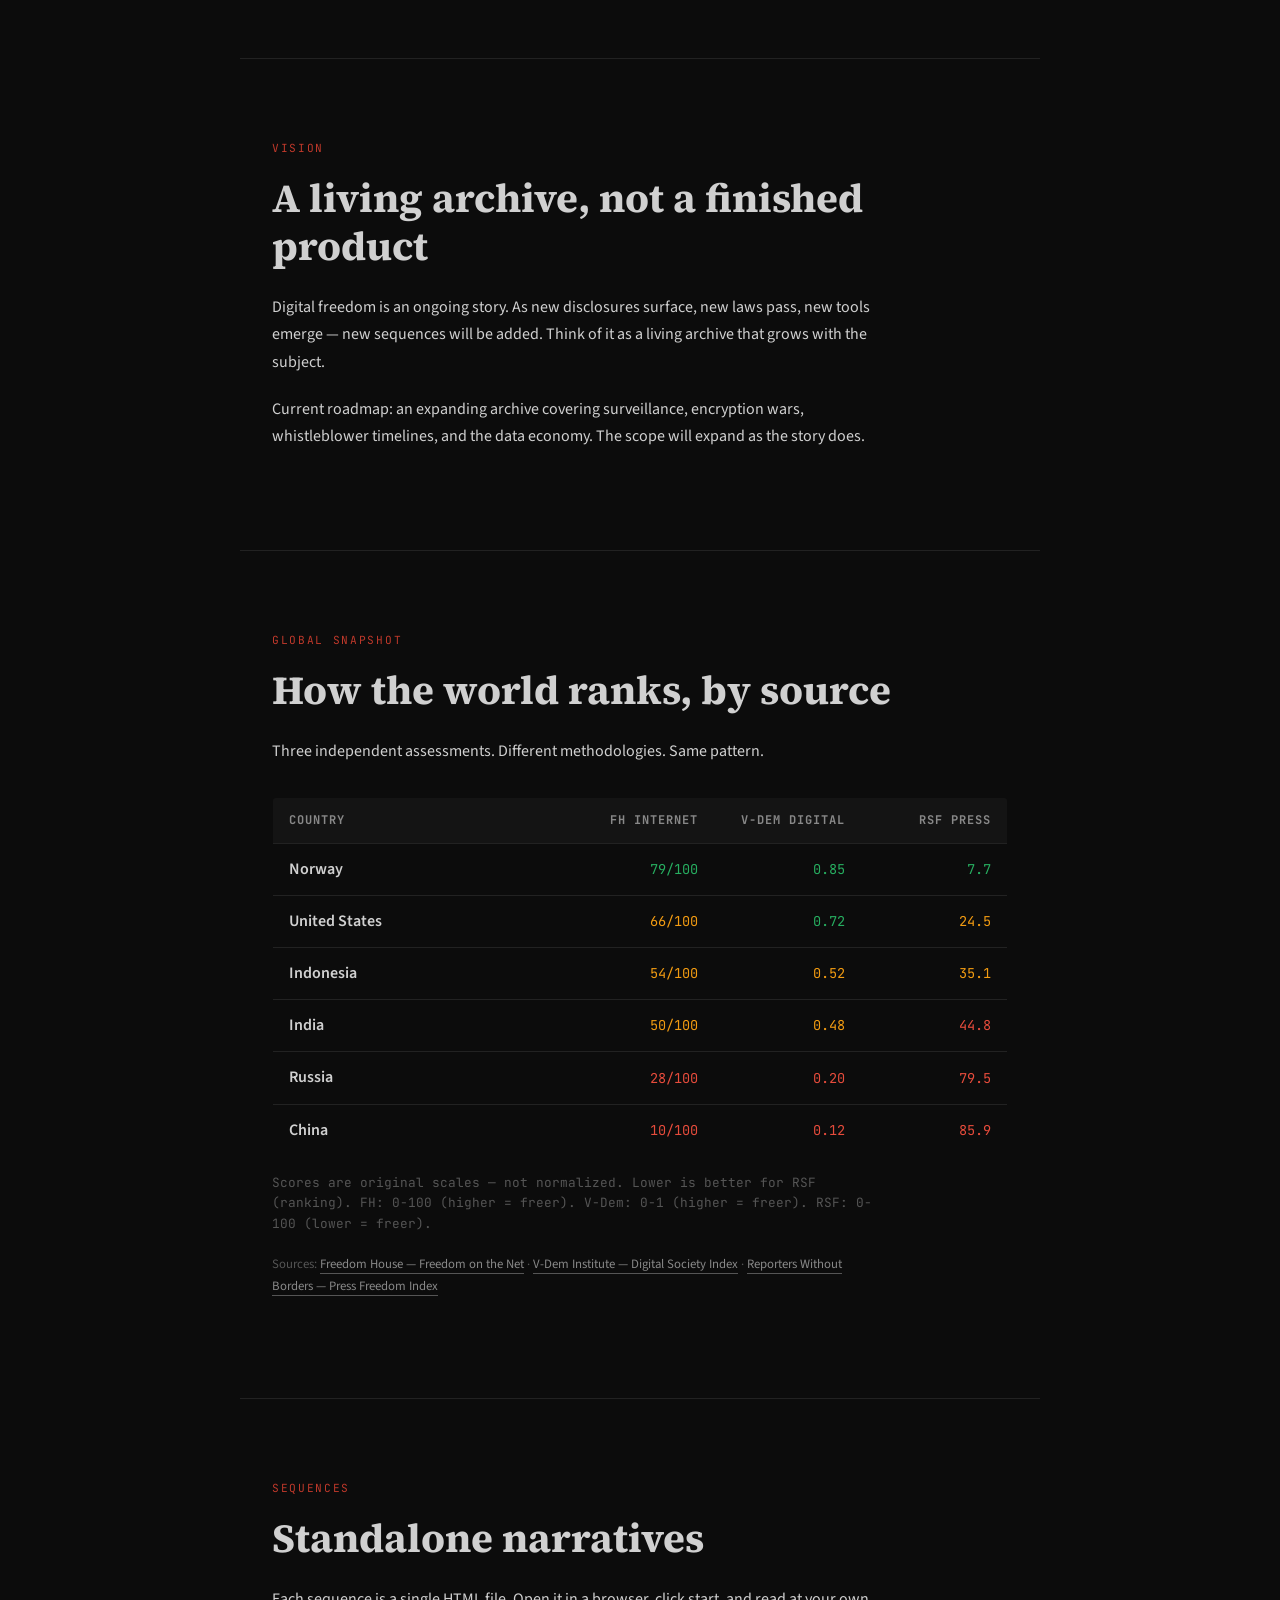
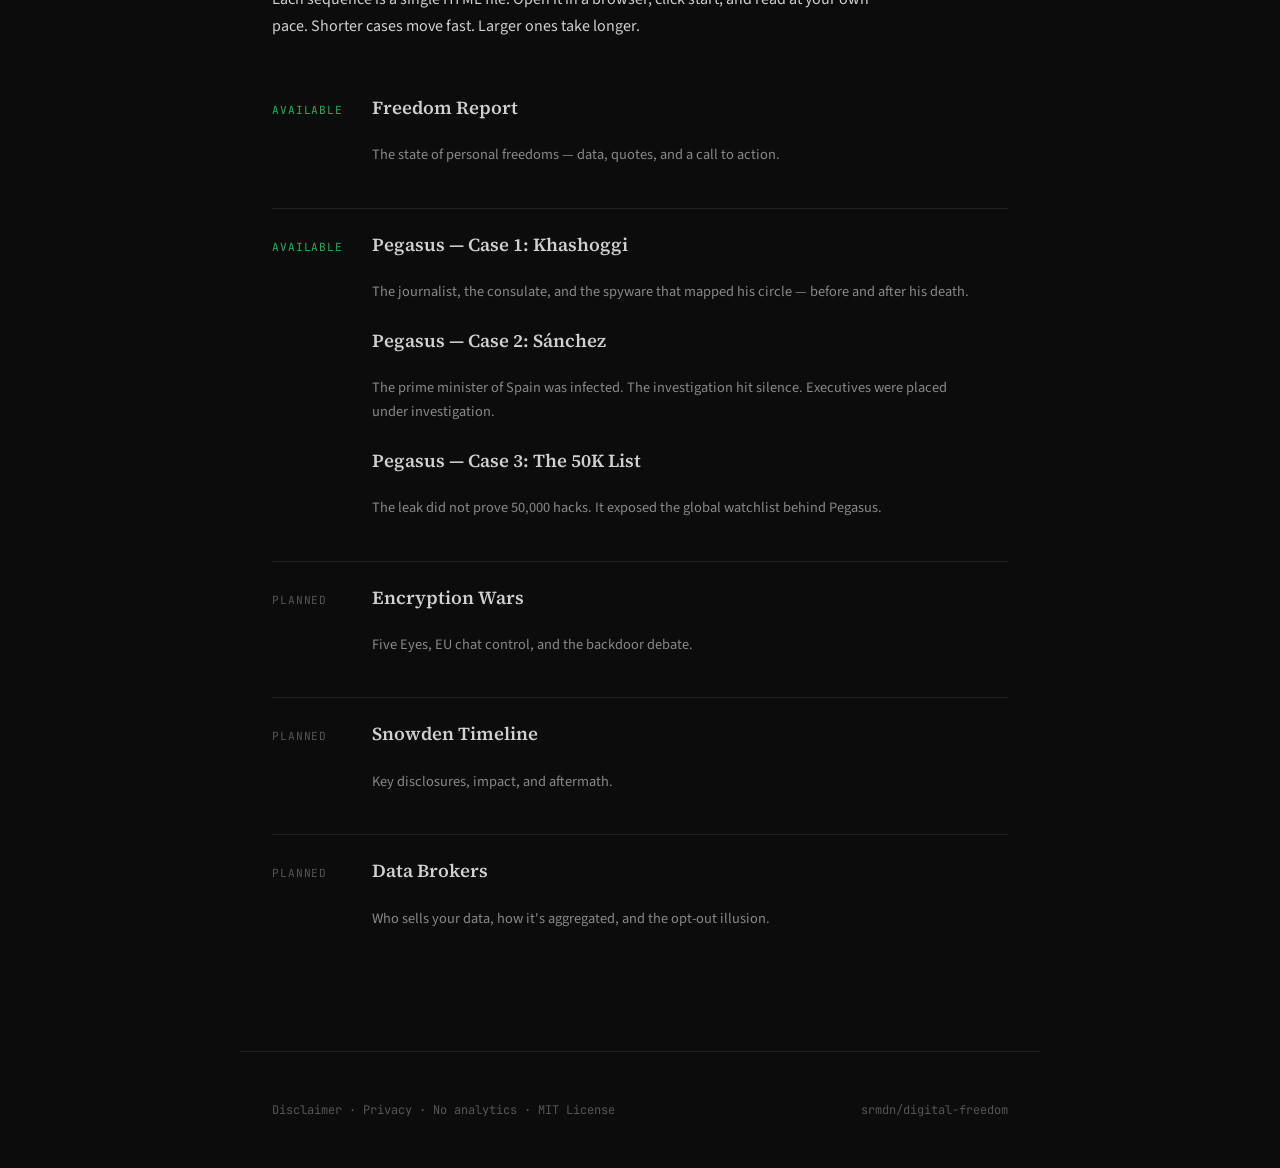
==== commit b4ae5ec2: "Add Pegasus 50K list sequence" ====
--- a/index.html
+++ b/index.html
@@ -394,7 +394,7 @@
   <p class="section-label">Vision</p>
   <h2>A living archive, not a finished product</h2>
   <p>Digital freedom is an ongoing story. As new disclosures surface, new laws pass, new tools emerge — new sequences will be added. Think of it as a living archive that grows with the subject.</p>
-  <p>Current roadmap: 5 sequences covering surveillance, encryption wars, whistleblower timelines, and the data economy. The scope will expand as the story does.</p>
+  <p>Current roadmap: an expanding archive covering surveillance, encryption wars, whistleblower timelines, and the data economy. The scope will expand as the story does.</p>
 </section>
 
 <hr class="divider">
@@ -482,6 +482,8 @@
         <p class="sequence-desc">The journalist, the consulate, and the spyware that mapped his circle — before and after his death.</p>
         <p class="sequence-name" style="margin-top:0.5rem"><a href="sequences/pegasus-02-sanchez.html">Pegasus — Case 2: Sánchez</a></p>
         <p class="sequence-desc">The prime minister of Spain was infected. The investigation hit silence. Executives were placed under investigation.</p>
+        <p class="sequence-name" style="margin-top:0.5rem"><a href="sequences/pegasus-03-50k-list.html">Pegasus — Case 3: The 50K List</a></p>
+        <p class="sequence-desc">The leak did not prove 50,000 hacks. It exposed the global watchlist behind Pegasus.</p>
       </div>
     </li>
     <li class="sequence-item">
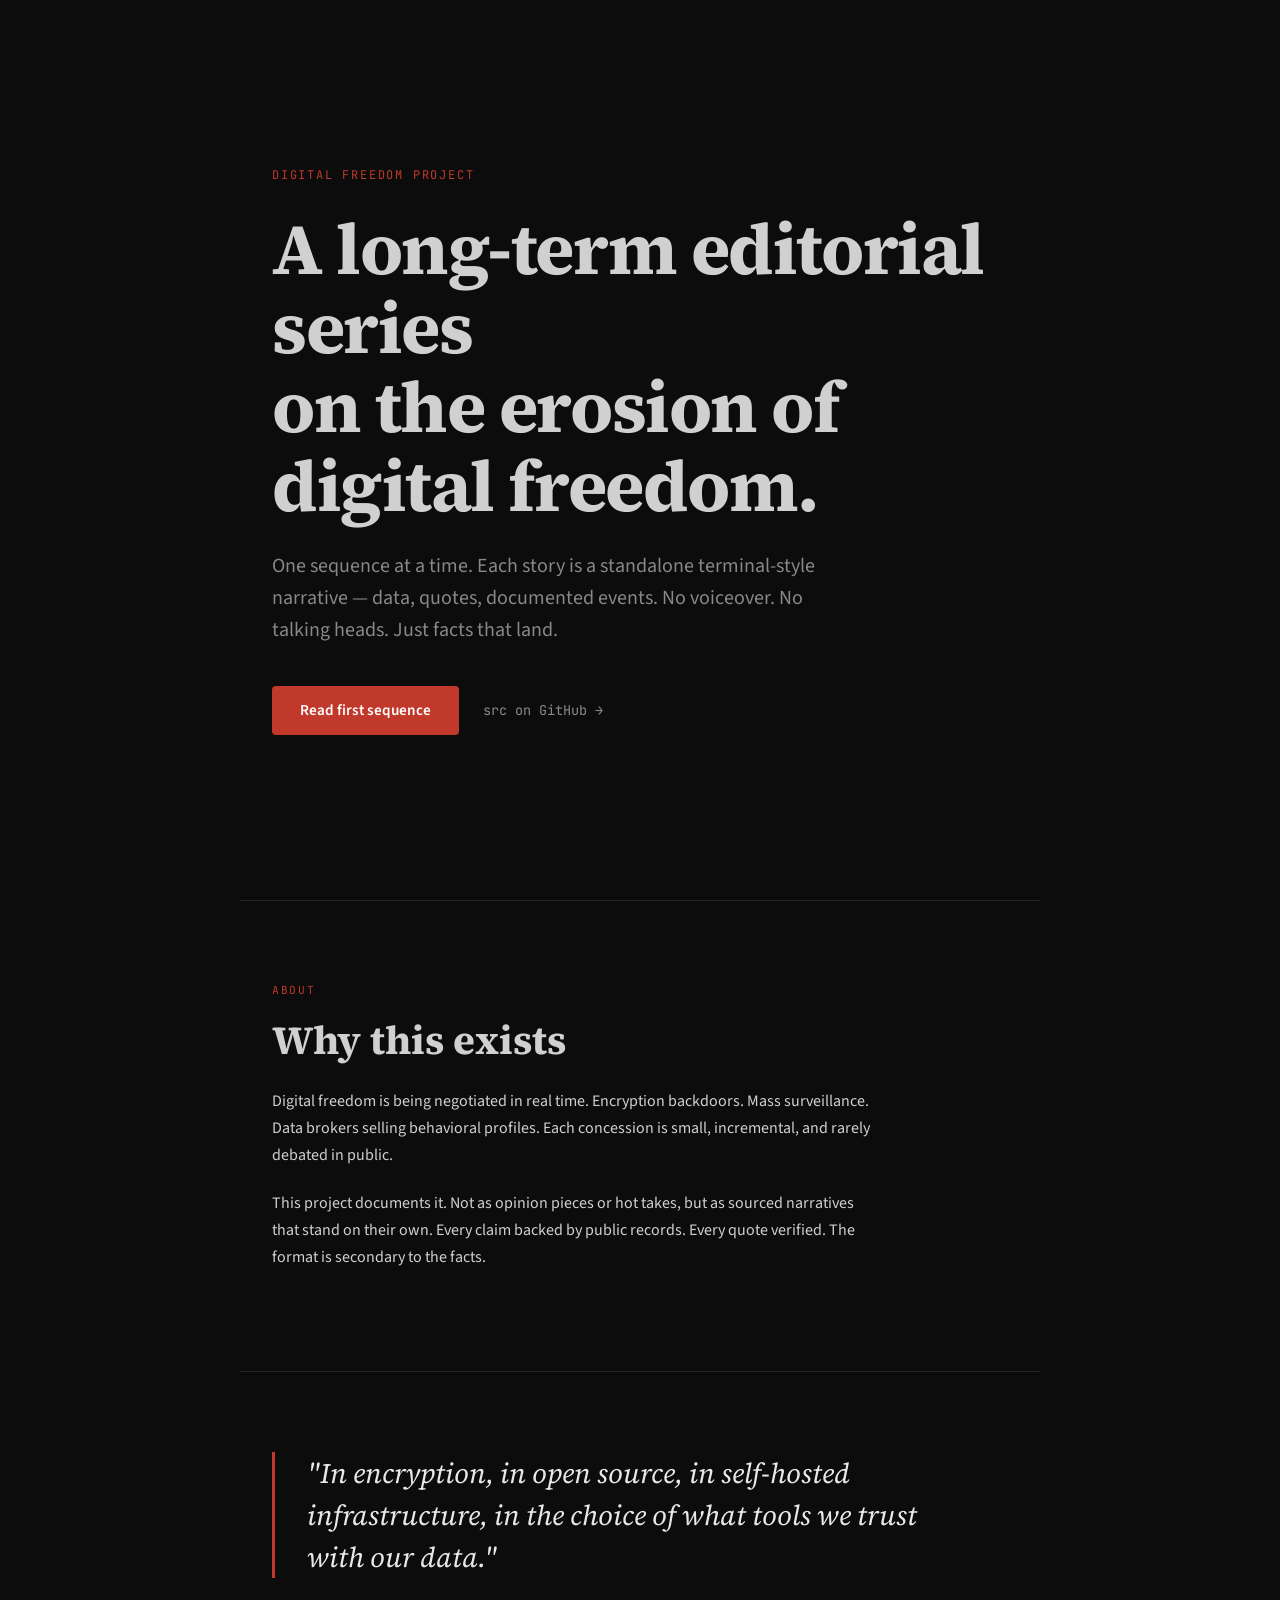
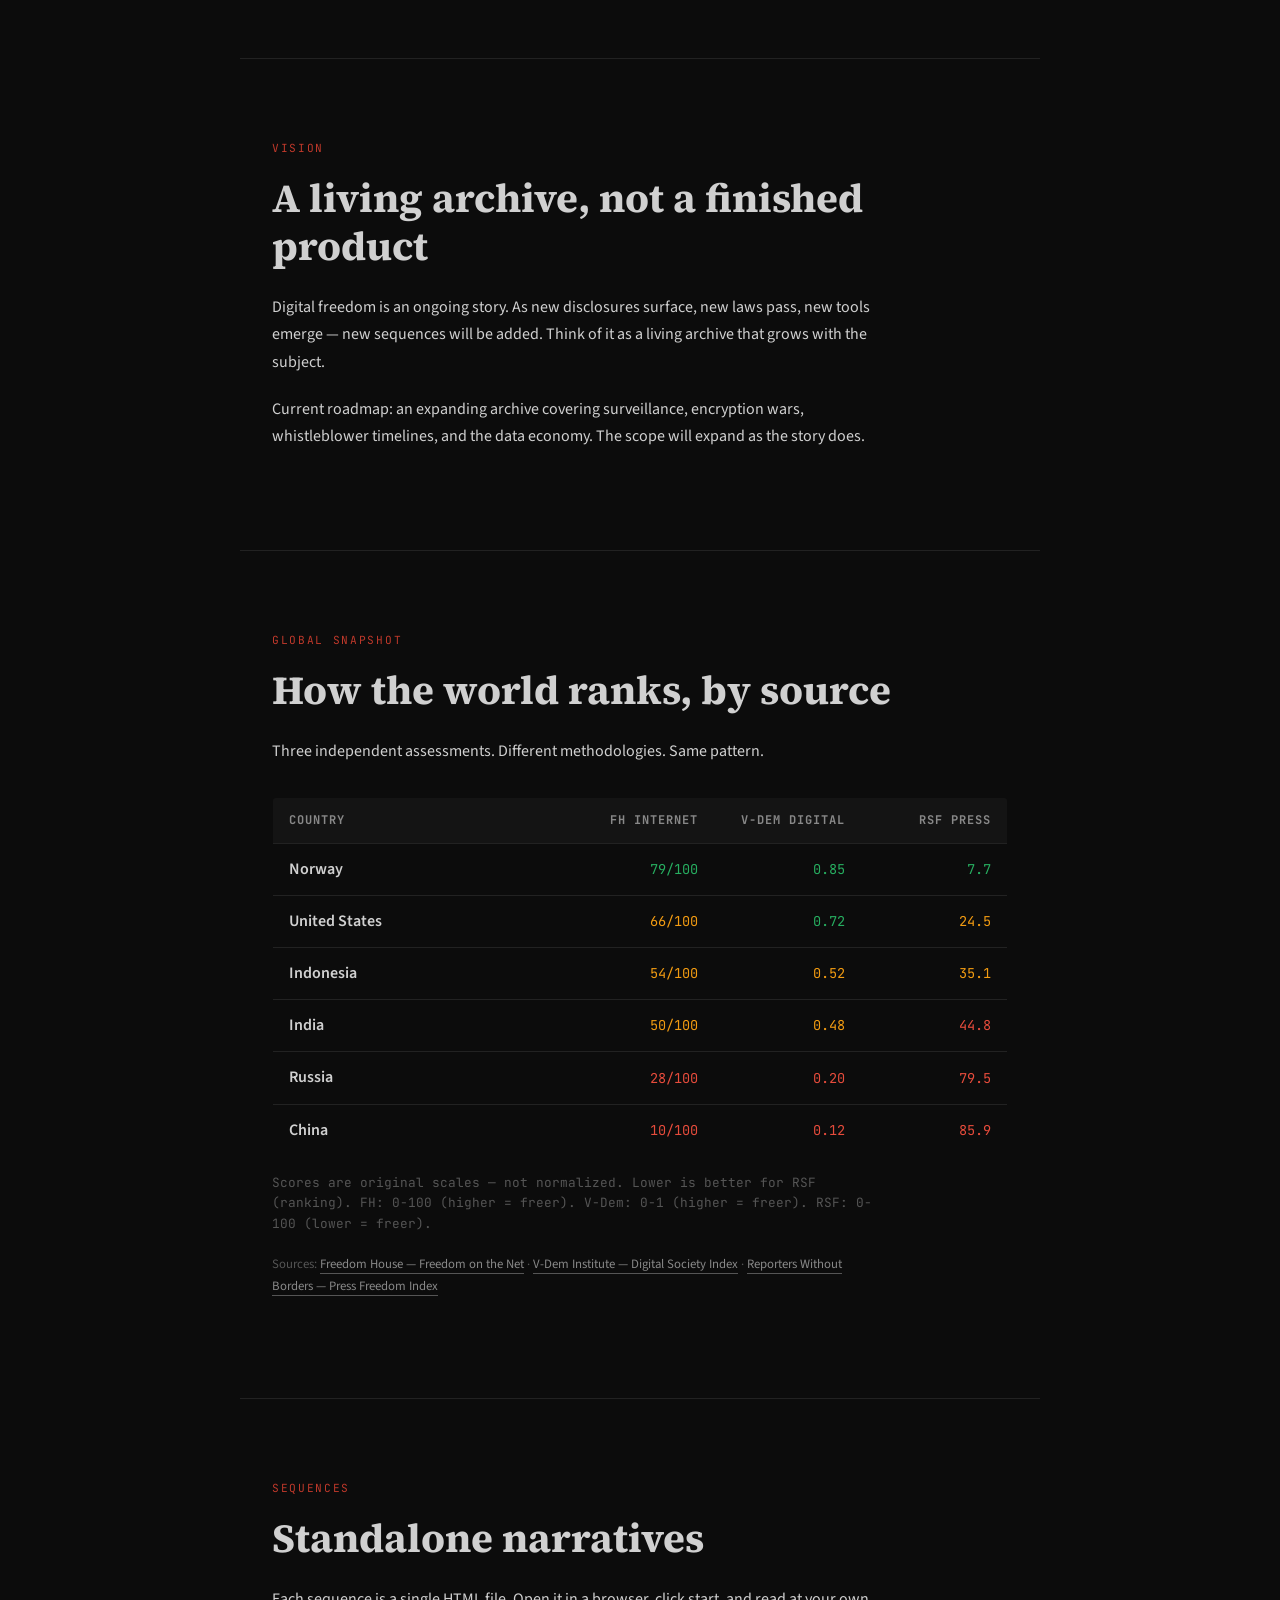
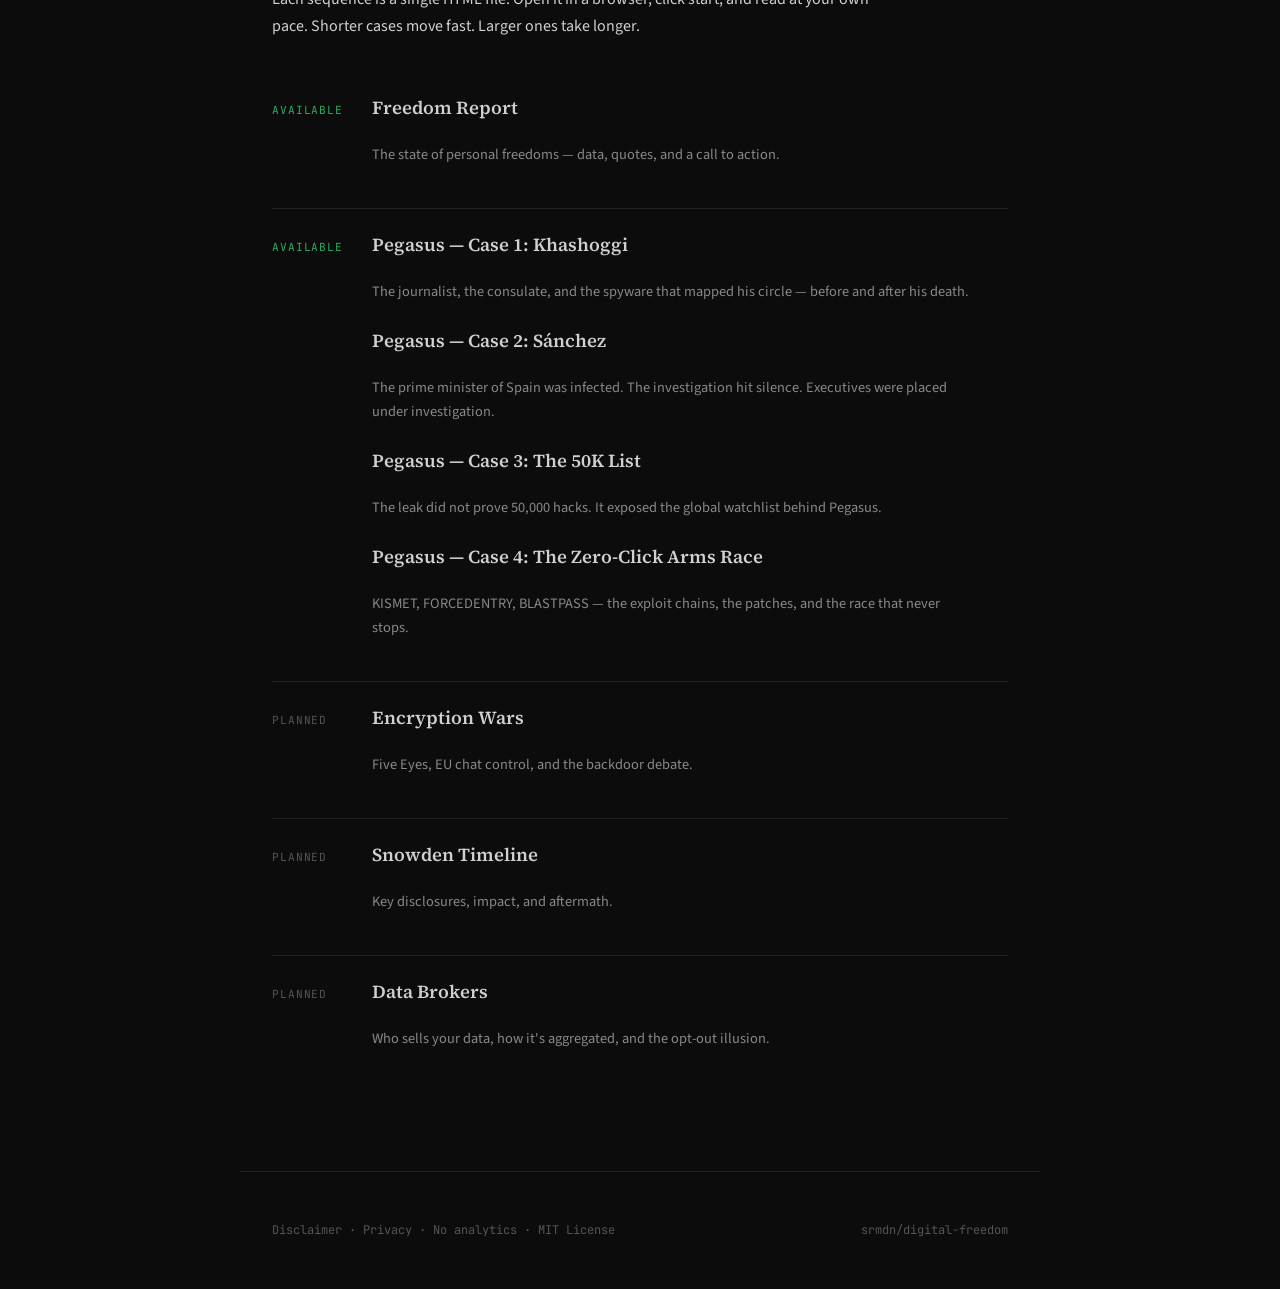
==== commit 6c5a394a: "Add Pegasus zero-click arms race sequence" ====
--- a/index.html
+++ b/index.html
@@ -484,6 +484,8 @@
         <p class="sequence-desc">The prime minister of Spain was infected. The investigation hit silence. Executives were placed under investigation.</p>
         <p class="sequence-name" style="margin-top:0.5rem"><a href="sequences/pegasus-03-50k-list.html">Pegasus — Case 3: The 50K List</a></p>
         <p class="sequence-desc">The leak did not prove 50,000 hacks. It exposed the global watchlist behind Pegasus.</p>
+        <p class="sequence-name" style="margin-top:0.5rem"><a href="sequences/pegasus-04-zero-click.html">Pegasus — Case 4: The Zero-Click Arms Race</a></p>
+        <p class="sequence-desc">KISMET, FORCEDENTRY, BLASTPASS — the exploit chains, the patches, and the race that never stops.</p>
       </div>
     </li>
     <li class="sequence-item">
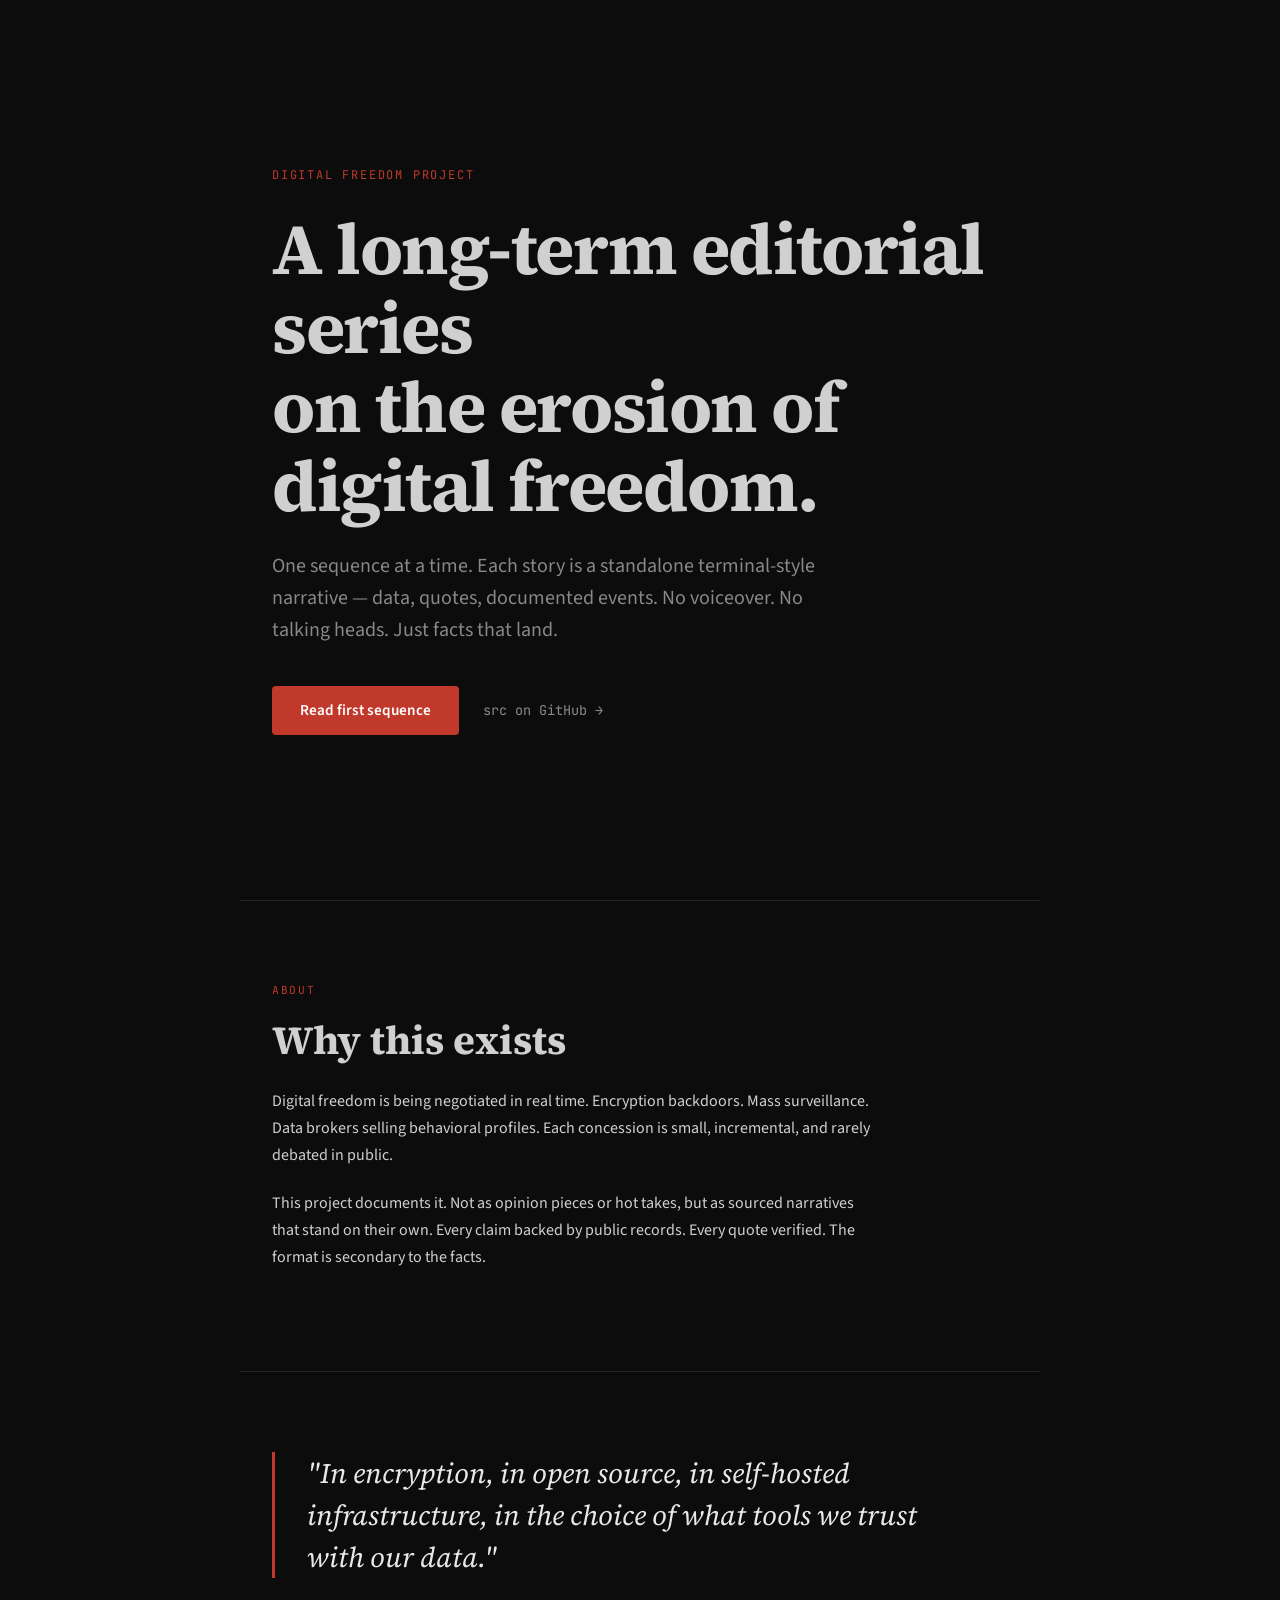
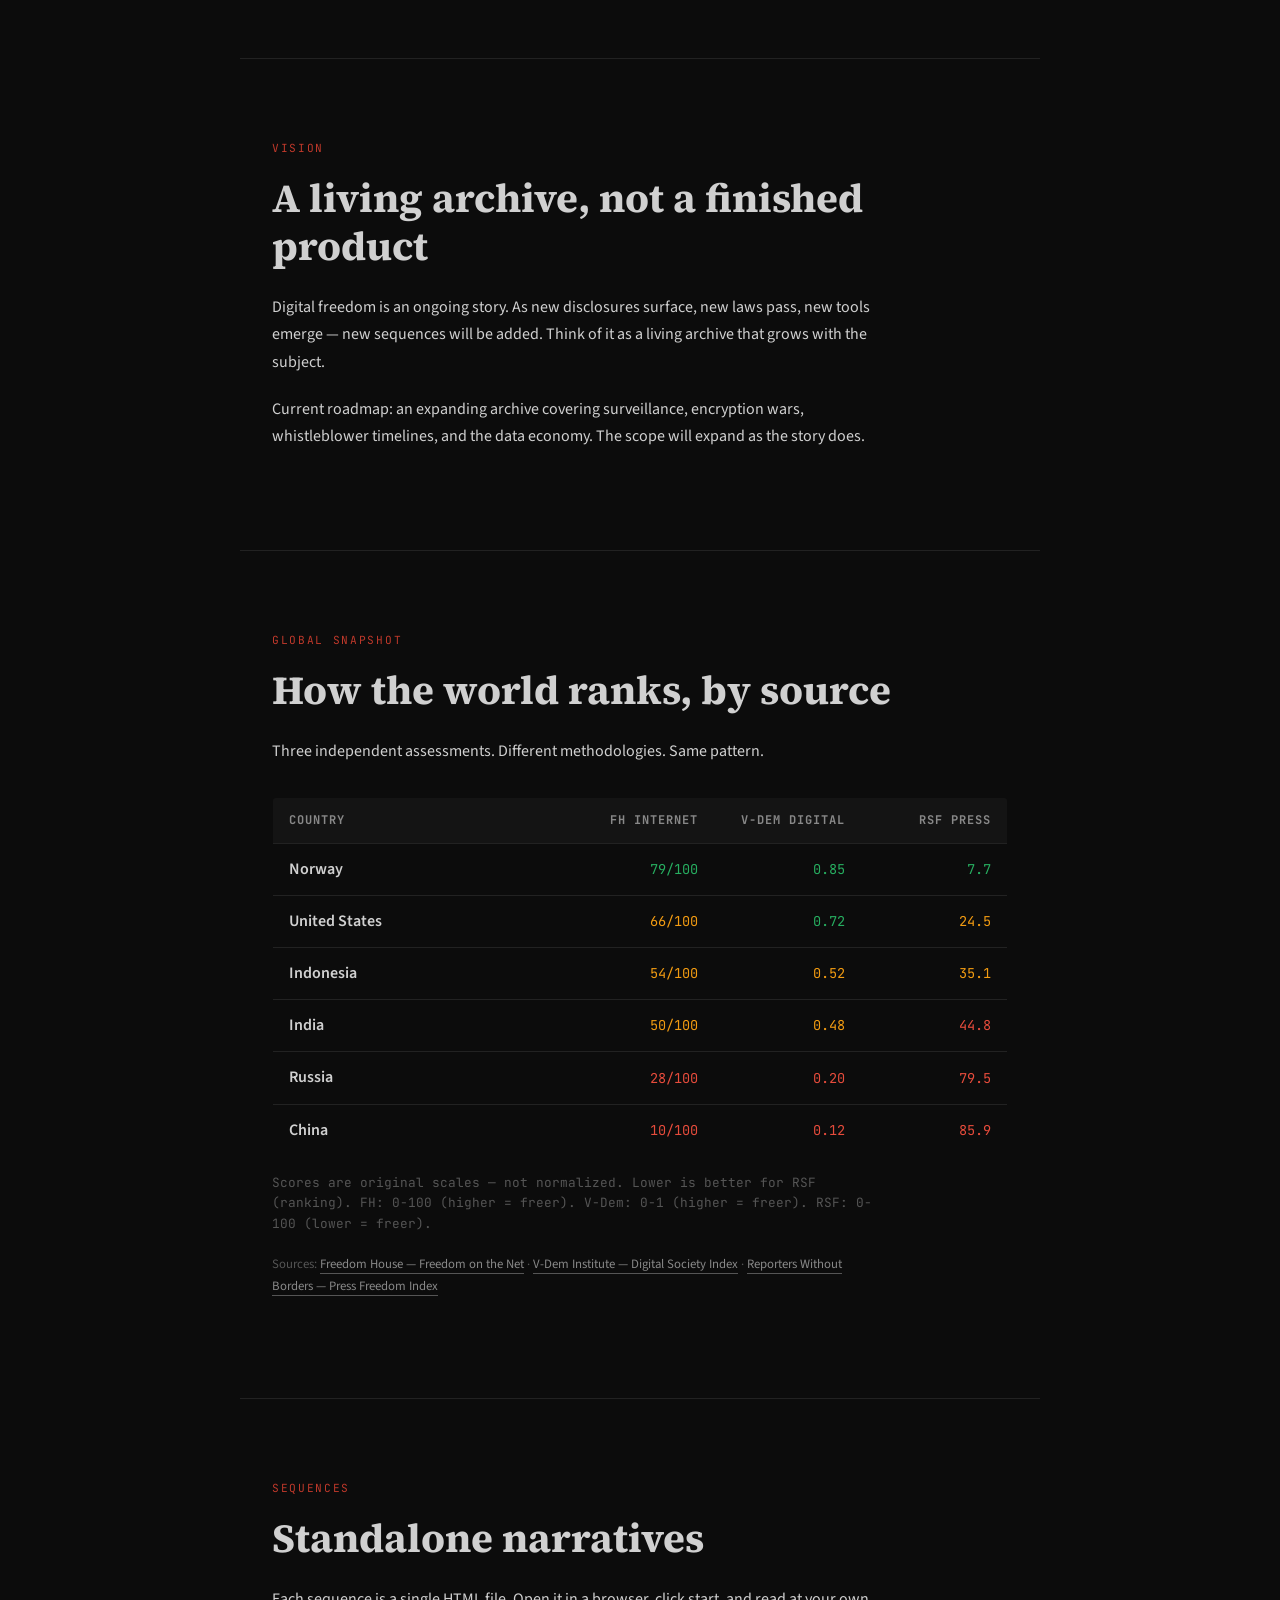
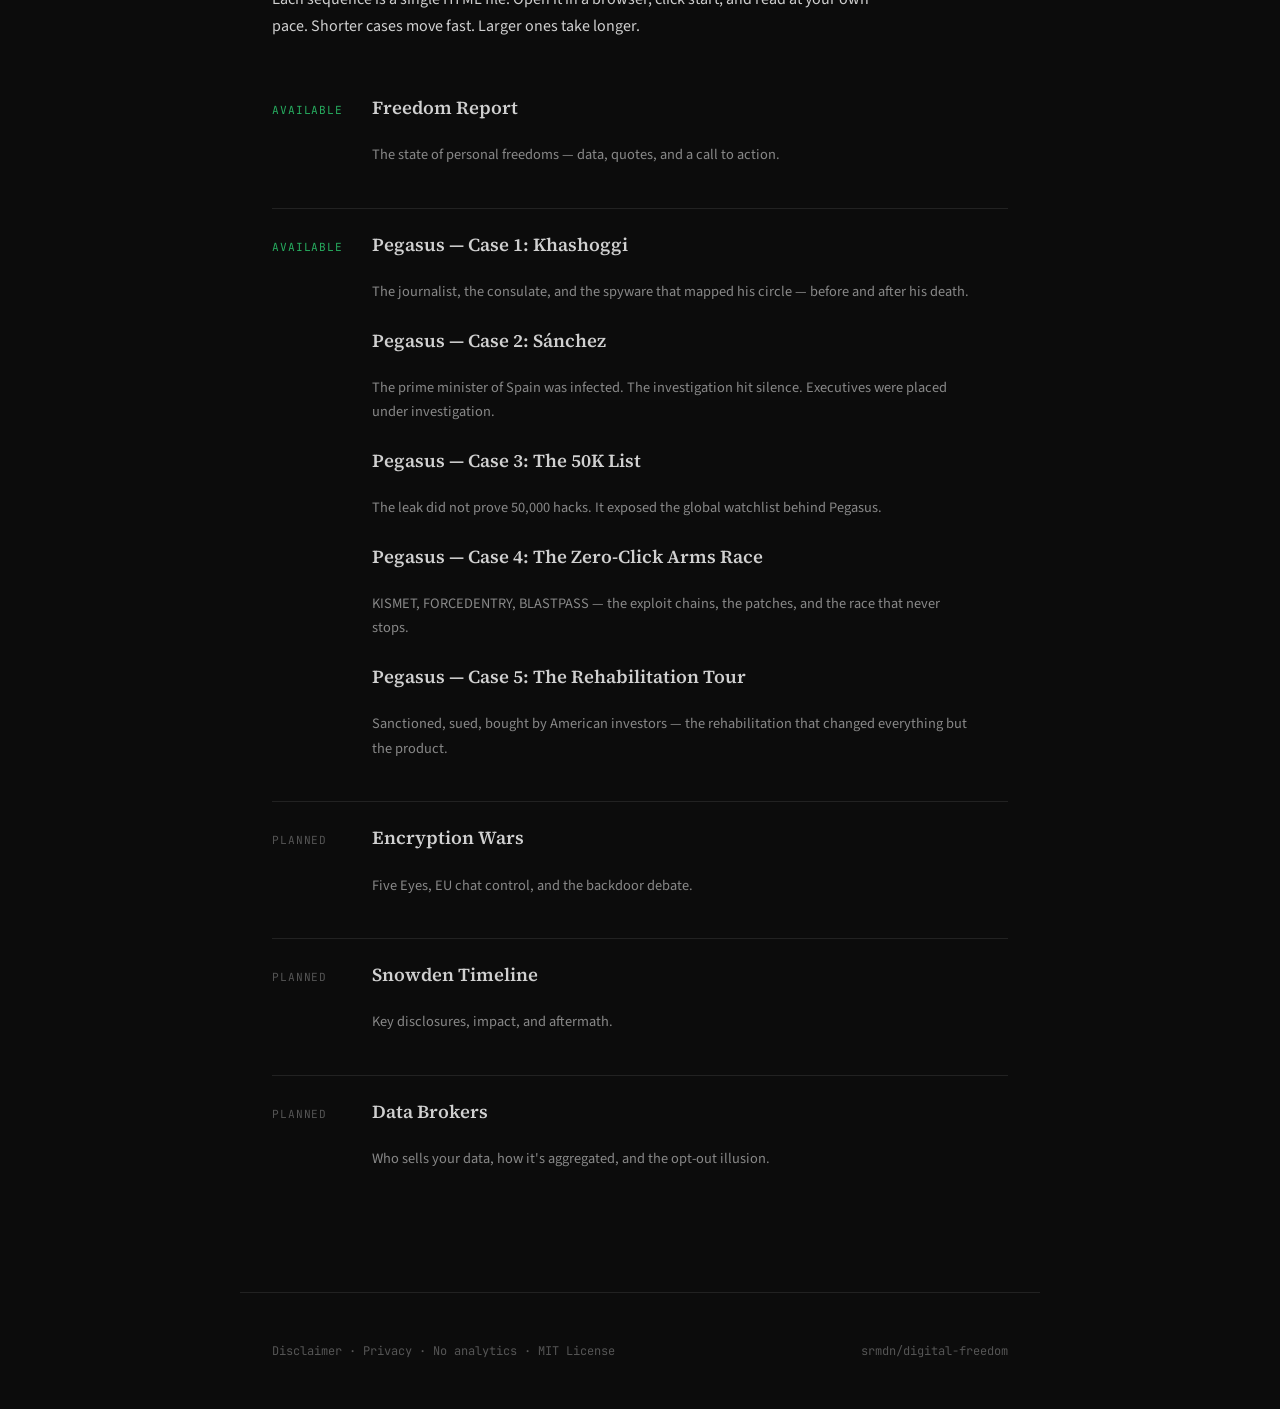
==== commit 0badf190: "Add Pegasus rehabilitation tour sequence" ====
--- a/index.html
+++ b/index.html
@@ -486,6 +486,8 @@
         <p class="sequence-desc">The leak did not prove 50,000 hacks. It exposed the global watchlist behind Pegasus.</p>
         <p class="sequence-name" style="margin-top:0.5rem"><a href="sequences/pegasus-04-zero-click.html">Pegasus — Case 4: The Zero-Click Arms Race</a></p>
         <p class="sequence-desc">KISMET, FORCEDENTRY, BLASTPASS — the exploit chains, the patches, and the race that never stops.</p>
+        <p class="sequence-name" style="margin-top:0.5rem"><a href="sequences/pegasus-05-rehabilitation.html">Pegasus — Case 5: The Rehabilitation Tour</a></p>
+        <p class="sequence-desc">Sanctioned, sued, bought by American investors — the rehabilitation that changed everything but the product.</p>
       </div>
     </li>
     <li class="sequence-item">
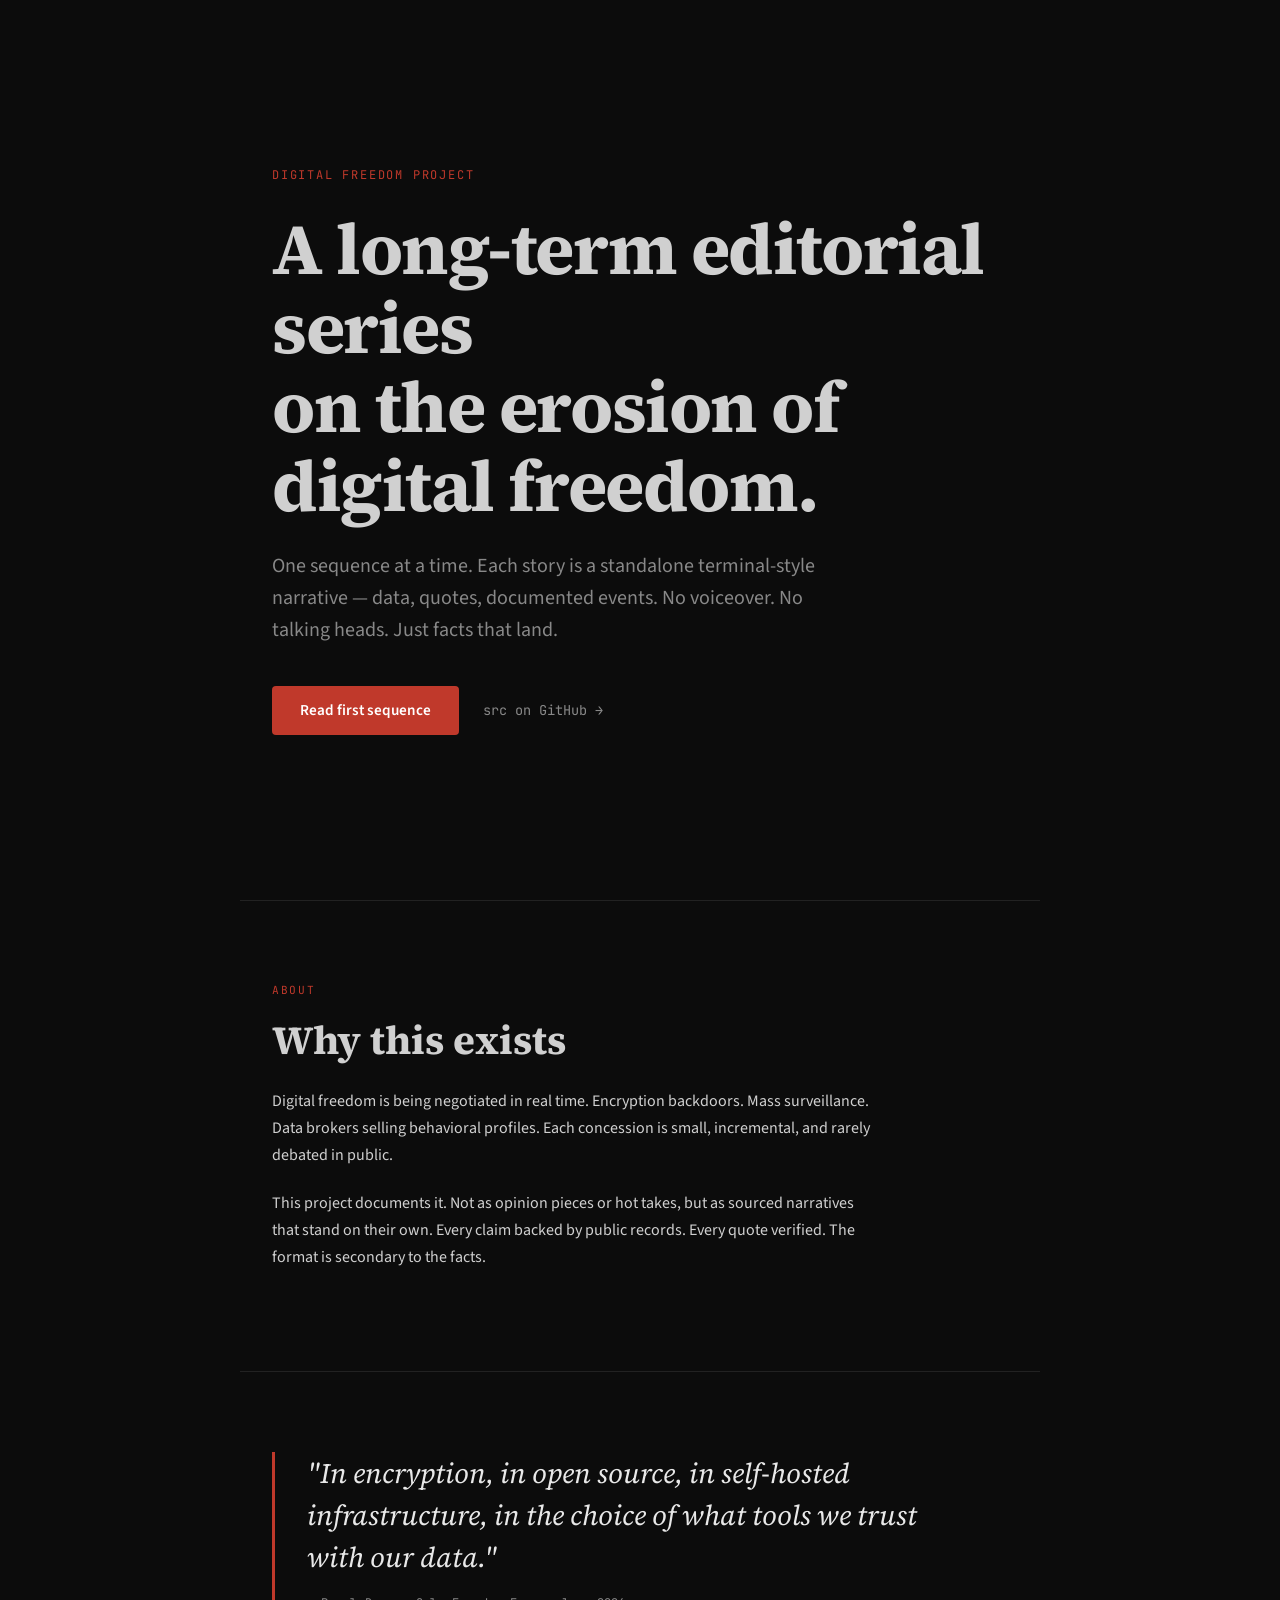
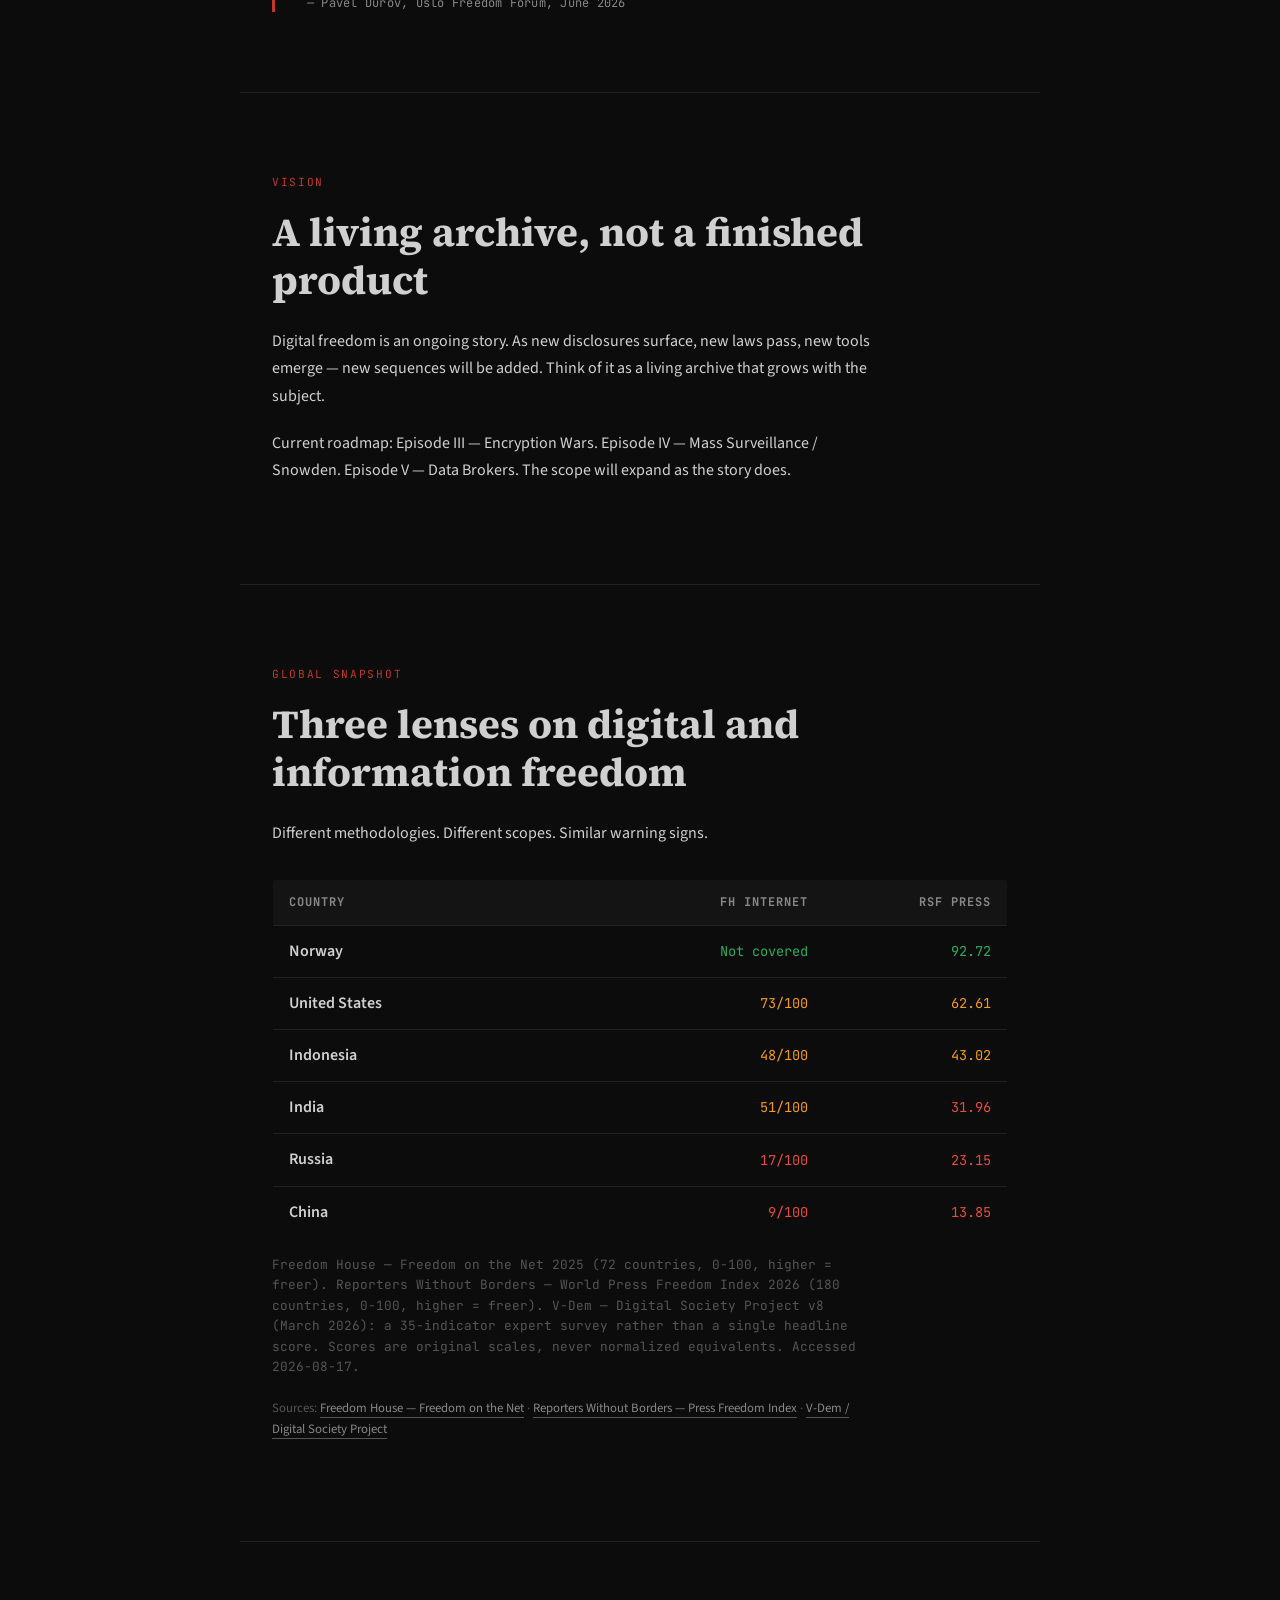
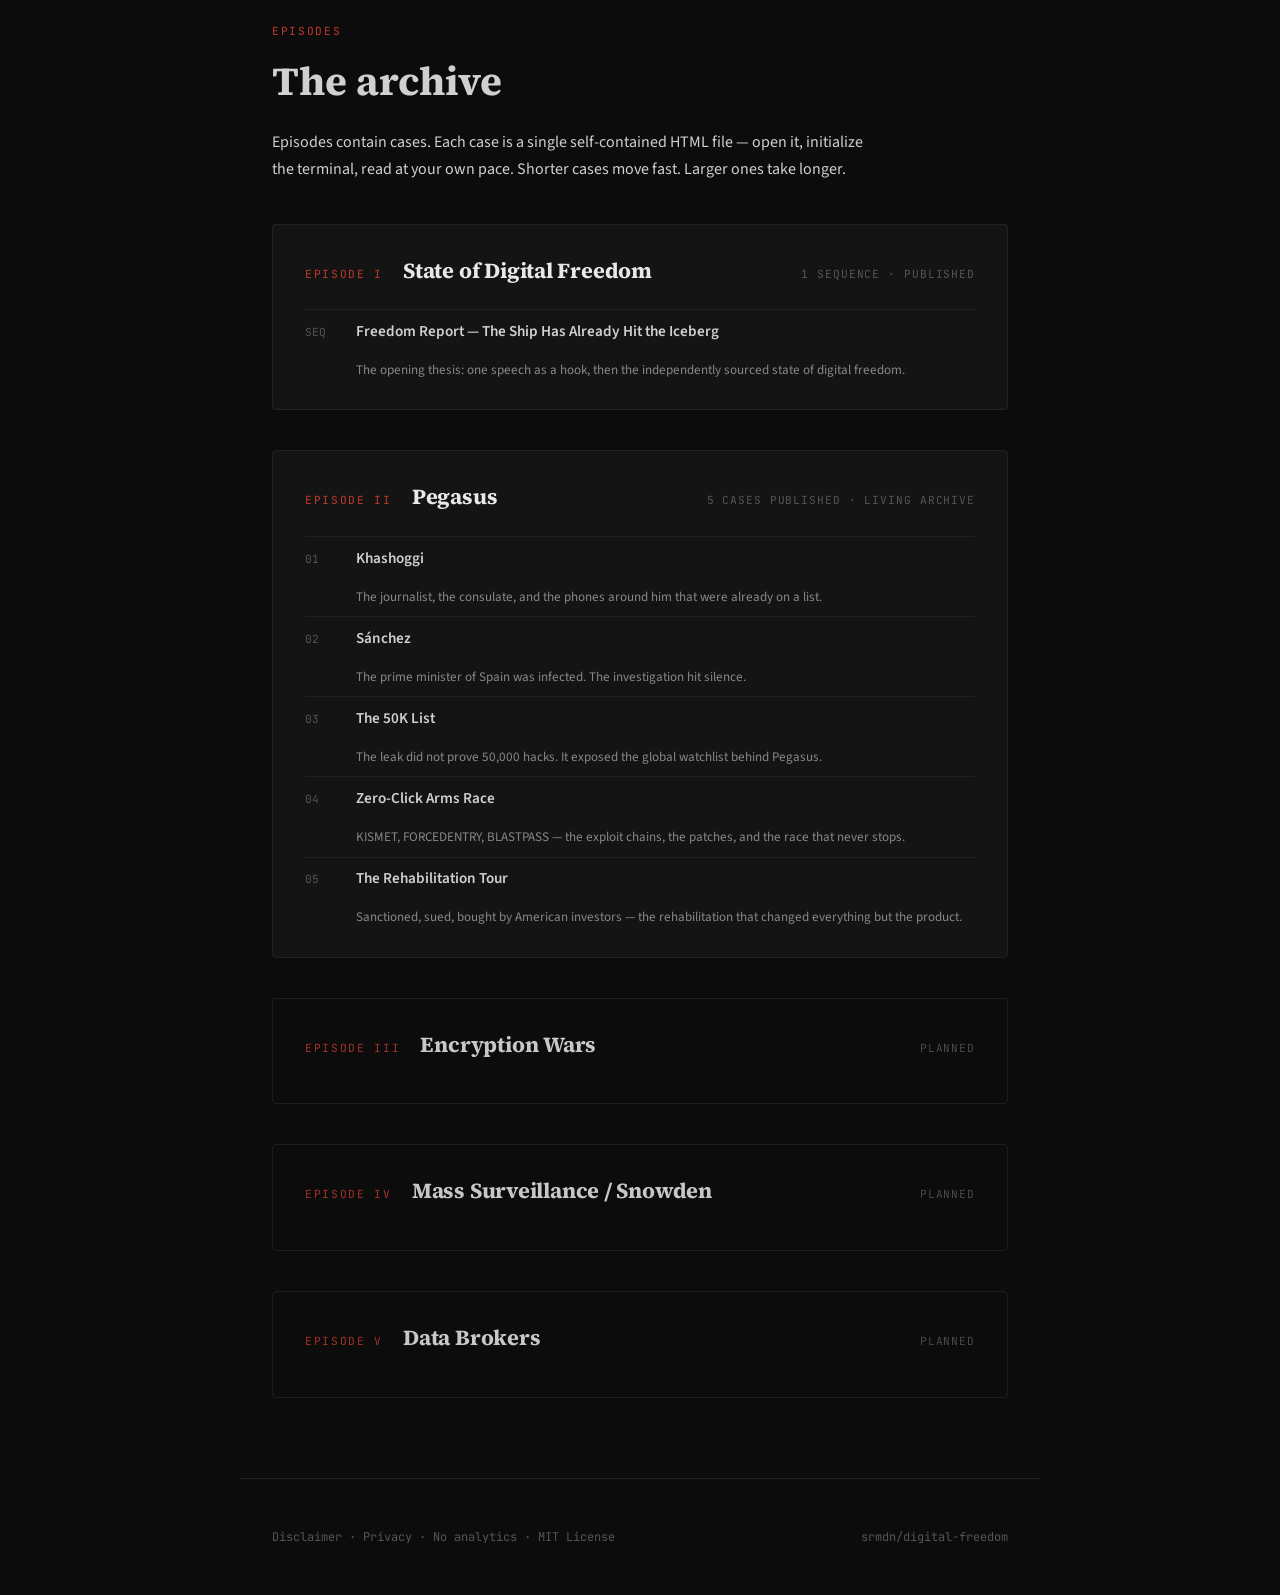
==== commit 8853ac12: "site: formalize episode and case hierarchy on homepage" ====
--- a/index.html
+++ b/index.html
@@ -210,46 +210,103 @@
     max-width: 650px;
   }
 
-  /* Sequences */
-  .sequence-list {
-    list-style: none;
-    margin-top: 2rem;
-  }
-
-  .sequence-item {
+  .pull-quote blockquote cite {
+    display: block;
+    font-style: normal;
+    font-family: var(--mono);
+    font-size: 0.75rem;
+    color: var(--text-dim);
+    margin-top: 1rem;
+    letter-spacing: 0.02em;
+  }
+
+  /* Episodes */
+  .episode {
+    margin-top: 2.5rem;
+    border: 1px solid var(--border);
+    border-radius: 4px;
+    padding: 1.75rem 2rem 1.25rem;
+    background: var(--surface);
+  }
+
+  .episode-planned {
+    background: transparent;
+    opacity: 0.85;
+  }
+
+  .episode-head {
     display: flex;
     align-items: baseline;
     gap: 1.25rem;
-    padding: 1.25rem 0;
-    border-bottom: 1px solid var(--border);
-  }
-
-  .sequence-item:last-child { border-bottom: none; }
-
-  .sequence-status {
+    margin-bottom: 1.25rem;
+    flex-wrap: wrap;
+  }
+
+  .episode-num {
+    font-family: var(--mono);
+    font-size: 0.7rem;
+    letter-spacing: 0.15em;
+    text-transform: uppercase;
+    color: var(--accent);
+    white-space: nowrap;
+  }
+
+  .episode h3 {
+    font-family: var(--serif);
+    font-size: 1.35rem;
+    font-weight: 700;
+    letter-spacing: -0.01em;
+    color: #e8e8e8;
+  }
+
+  .episode-meta {
     font-family: var(--mono);
     font-size: 0.7rem;
     letter-spacing: 0.08em;
     text-transform: uppercase;
-    min-width: 80px;
+    color: var(--text-muted);
+    margin-left: auto;
+    white-space: nowrap;
+  }
+
+  .episode-planned .episode-meta { color: var(--text-muted); }
+
+  .case-list {
+    list-style: none;
+  }
+
+  .case-item {
+    display: flex;
+    align-items: baseline;
+    gap: 1rem;
+    padding: 0.55rem 0;
+    border-top: 1px solid var(--border);
+    flex-wrap: wrap;
+  }
+
+  .case-num {
+    font-family: var(--mono);
+    font-size: 0.7rem;
+    color: var(--text-muted);
+    min-width: 2.2rem;
     flex-shrink: 0;
   }
 
-  .status-available { color: #27ae60; }
-  .status-planned { color: var(--text-muted); }
-
-  .sequence-name {
-    font-family: var(--serif);
-    font-size: 1.15rem;
+  .case-name {
+    font-family: var(--sans);
+    font-size: 0.95rem;
     font-weight: 600;
   }
 
-  .sequence-name a { border-bottom: 1px solid transparent; }
-  .sequence-name a:hover { border-bottom-color: var(--accent); }
-
-  .sequence-desc {
+  .case-name a { border-bottom: 1px solid transparent; }
+  .case-name a:hover { border-bottom-color: var(--accent); }
+
+  .case-desc {
     color: var(--text-dim);
-    font-size: 0.9rem;
+    font-size: 0.82rem;
+    flex-basis: 100%;
+    margin-left: 3.2rem;
+    line-height: 1.5;
   }
 
   /* Comparison table */
@@ -351,7 +408,9 @@
   @media (max-width: 600px) {
     .hero { padding: 3rem 1.5rem; }
     section { padding: 3rem 1.5rem; }
-    .sequence-item { flex-direction: column; gap: 0.25rem; }
+    .episode { padding: 1.5rem 1.25rem 1rem; }
+    .episode-meta { margin-left: 0; flex-basis: 100%; }
+    .case-desc { margin-left: 0; }
     .comparison-table th,
     .comparison-table td { min-width: 110px; }
     .col-country { min-width: 160px; }
@@ -385,7 +444,7 @@
 <hr class="divider">
 
 <div class="pull-quote">
-  <blockquote>"In encryption, in open source, in self-hosted infrastructure, in the choice of what tools we trust with our data."</blockquote>
+  <blockquote>"In encryption, in open source, in self-hosted infrastructure, in the choice of what tools we trust with our data."<cite>— Pavel Durov, Oslo Freedom Forum, June 2026</cite></blockquote>
 </div>
 
 <hr class="divider">
@@ -394,124 +453,145 @@
   <p class="section-label">Vision</p>
   <h2>A living archive, not a finished product</h2>
   <p>Digital freedom is an ongoing story. As new disclosures surface, new laws pass, new tools emerge — new sequences will be added. Think of it as a living archive that grows with the subject.</p>
-  <p>Current roadmap: an expanding archive covering surveillance, encryption wars, whistleblower timelines, and the data economy. The scope will expand as the story does.</p>
+  <p>Current roadmap: Episode III — Encryption Wars. Episode IV — Mass Surveillance / Snowden. Episode V — Data Brokers. The scope will expand as the story does.</p>
 </section>
 
 <hr class="divider">
 
 <section id="comparison">
   <p class="section-label">Global snapshot</p>
-  <h2>How the world ranks, by source</h2>
-  <p>Three independent assessments. Different methodologies. Same pattern.</p>
+  <h2>Three lenses on digital and information freedom</h2>
+  <p>Different methodologies. Different scopes. Similar warning signs.</p>
   <div class="comparison-table-wrap">
     <table class="comparison-table">
-      <caption class="sr-only">Comparison of digital freedom indicators across six countries from Freedom House, V-Dem, and Reporters Without Borders.</caption>
+      <caption class="sr-only">Comparison of internet freedom scores from Freedom House Freedom on the Net 2025 and press freedom scores from Reporters Without Borders 2026 across six countries. Higher scores mean freer in both.</caption>
       <thead>
         <tr>
           <th scope="col" class="col-country">Country</th>
           <th scope="col" class="col-score">FH Internet</th>
-          <th scope="col" class="col-score">V-Dem Digital</th>
           <th scope="col" class="col-score">RSF Press</th>
         </tr>
       </thead>
       <tbody>
         <tr>
           <th scope="row" class="col-country">Norway</th>
-          <td class="col-score score-green">79/100</td>
-          <td class="col-score score-green">0.85</td>
-          <td class="col-score score-green">7.7</td>
+          <td class="col-score score-green">Not covered</td>
+          <td class="col-score score-green">92.72</td>
         </tr>
         <tr>
           <th scope="row" class="col-country">United States</th>
-          <td class="col-score score-yellow">66/100</td>
-          <td class="col-score score-green">0.72</td>
-          <td class="col-score score-yellow">24.5</td>
+          <td class="col-score score-yellow">73/100</td>
+          <td class="col-score score-yellow">62.61</td>
         </tr>
         <tr>
           <th scope="row" class="col-country">Indonesia</th>
-          <td class="col-score score-yellow">54/100</td>
-          <td class="col-score score-yellow">0.52</td>
-          <td class="col-score score-yellow">35.1</td>
+          <td class="col-score score-yellow">48/100</td>
+          <td class="col-score score-yellow">43.02</td>
         </tr>
         <tr>
           <th scope="row" class="col-country">India</th>
-          <td class="col-score score-yellow">50/100</td>
-          <td class="col-score score-yellow">0.48</td>
-          <td class="col-score score-red">44.8</td>
+          <td class="col-score score-yellow">51/100</td>
+          <td class="col-score score-red">31.96</td>
         </tr>
         <tr>
           <th scope="row" class="col-country">Russia</th>
-          <td class="col-score score-red">28/100</td>
-          <td class="col-score score-red">0.20</td>
-          <td class="col-score score-red">79.5</td>
+          <td class="col-score score-red">17/100</td>
+          <td class="col-score score-red">23.15</td>
         </tr>
         <tr>
           <th scope="row" class="col-country">China</th>
-          <td class="col-score score-red">10/100</td>
-          <td class="col-score score-red">0.12</td>
-          <td class="col-score score-red">85.9</td>
+          <td class="col-score score-red">9/100</td>
+          <td class="col-score score-red">13.85</td>
         </tr>
       </tbody>
     </table>
   </div>
-  <p class="comparison-note">Scores are original scales — not normalized. Lower is better for RSF (ranking). FH: 0-100 (higher = freer). V-Dem: 0-1 (higher = freer). RSF: 0-100 (lower = freer).</p>
+  <p class="comparison-note">Freedom House — Freedom on the Net 2025 (72 countries, 0-100, higher = freer). Reporters Without Borders — World Press Freedom Index 2026 (180 countries, 0-100, higher = freer). V-Dem — Digital Society Project v8 (March 2026): a 35-indicator expert survey rather than a single headline score. Scores are original scales, never normalized equivalents. Accessed 2026-08-17.</p>
   <p class="comparison-sources">
-    Sources: <a href="https://freedomhouse.org/report/freedom-net" target="_blank" rel="noopener noreferrer">Freedom House — Freedom on the Net</a> · <a href="https://www.v-dem.net/" target="_blank" rel="noopener noreferrer">V-Dem Institute — Digital Society Index</a> · <a href="https://rsf.org/en/index" target="_blank" rel="noopener noreferrer">Reporters Without Borders — Press Freedom Index</a>
+    Sources: <a href="https://freedomhouse.org/report/freedom-net" target="_blank" rel="noopener noreferrer">Freedom House — Freedom on the Net</a> · <a href="https://rsf.org/en/index" target="_blank" rel="noopener noreferrer">Reporters Without Borders — Press Freedom Index</a> · <a href="https://digitalsocietyproject.org/data/" target="_blank" rel="noopener noreferrer">V-Dem / Digital Society Project</a>
   </p>
 </section>
 
 <hr class="divider">
 
-<section id="sequences">
-  <p class="section-label">Sequences</p>
-  <h2>Standalone narratives</h2>
-  <p>Each sequence is a single HTML file. Open it in a browser, click start, and read at your own pace. Shorter cases move fast. Larger ones take longer.</p>
-
-  <ul class="sequence-list">
-    <li class="sequence-item">
-      <span class="sequence-status status-available">Available</span>
-      <div>
-        <p class="sequence-name"><a href="sequences/freedom-report.html">Freedom Report</a></p>
-        <p class="sequence-desc">The state of personal freedoms — data, quotes, and a call to action.</p>
-      </div>
-    </li>
-    <li class="sequence-item">
-      <span class="sequence-status status-available">Available</span>
-      <div>
-        <p class="sequence-name"><a href="sequences/pegasus-01-khashoggi.html">Pegasus — Case 1: Khashoggi</a></p>
-        <p class="sequence-desc">The journalist, the consulate, and the spyware that mapped his circle — before and after his death.</p>
-        <p class="sequence-name" style="margin-top:0.5rem"><a href="sequences/pegasus-02-sanchez.html">Pegasus — Case 2: Sánchez</a></p>
-        <p class="sequence-desc">The prime minister of Spain was infected. The investigation hit silence. Executives were placed under investigation.</p>
-        <p class="sequence-name" style="margin-top:0.5rem"><a href="sequences/pegasus-03-50k-list.html">Pegasus — Case 3: The 50K List</a></p>
-        <p class="sequence-desc">The leak did not prove 50,000 hacks. It exposed the global watchlist behind Pegasus.</p>
-        <p class="sequence-name" style="margin-top:0.5rem"><a href="sequences/pegasus-04-zero-click.html">Pegasus — Case 4: The Zero-Click Arms Race</a></p>
-        <p class="sequence-desc">KISMET, FORCEDENTRY, BLASTPASS — the exploit chains, the patches, and the race that never stops.</p>
-        <p class="sequence-name" style="margin-top:0.5rem"><a href="sequences/pegasus-05-rehabilitation.html">Pegasus — Case 5: The Rehabilitation Tour</a></p>
-        <p class="sequence-desc">Sanctioned, sued, bought by American investors — the rehabilitation that changed everything but the product.</p>
-      </div>
-    </li>
-    <li class="sequence-item">
-      <span class="sequence-status status-planned">Planned</span>
-      <div>
-        <p class="sequence-name">Encryption Wars</p>
-        <p class="sequence-desc">Five Eyes, EU chat control, and the backdoor debate.</p>
-      </div>
-    </li>
-    <li class="sequence-item">
-      <span class="sequence-status status-planned">Planned</span>
-      <div>
-        <p class="sequence-name">Snowden Timeline</p>
-        <p class="sequence-desc">Key disclosures, impact, and aftermath.</p>
-      </div>
-    </li>
-    <li class="sequence-item">
-      <span class="sequence-status status-planned">Planned</span>
-      <div>
-        <p class="sequence-name">Data Brokers</p>
-        <p class="sequence-desc">Who sells your data, how it's aggregated, and the opt-out illusion.</p>
-      </div>
-    </li>
-  </ul>
+<section id="episodes">
+  <p class="section-label">Episodes</p>
+  <h2>The archive</h2>
+  <p>Episodes contain cases. Each case is a single self-contained HTML file — open it, initialize the terminal, read at your own pace. Shorter cases move fast. Larger ones take longer.</p>
+
+  <div class="episode" id="episode-i">
+    <div class="episode-head">
+      <span class="episode-num">Episode I</span>
+      <h3>State of Digital Freedom</h3>
+      <span class="episode-meta">1 sequence · Published</span>
+    </div>
+    <ul class="case-list">
+      <li class="case-item">
+        <span class="case-num">SEQ</span>
+        <span class="case-name"><a href="sequences/freedom-report.html">Freedom Report — The Ship Has Already Hit the Iceberg</a></span>
+        <span class="case-desc">The opening thesis: one speech as a hook, then the independently sourced state of digital freedom.</span>
+      </li>
+    </ul>
+  </div>
+
+  <div class="episode" id="episode-ii">
+    <div class="episode-head">
+      <span class="episode-num">Episode II</span>
+      <h3>Pegasus</h3>
+      <span class="episode-meta">5 cases published · Living archive</span>
+    </div>
+    <ul class="case-list">
+      <li class="case-item">
+        <span class="case-num">01</span>
+        <span class="case-name"><a href="sequences/pegasus-01-khashoggi.html">Khashoggi</a></span>
+        <span class="case-desc">The journalist, the consulate, and the phones around him that were already on a list.</span>
+      </li>
+      <li class="case-item">
+        <span class="case-num">02</span>
+        <span class="case-name"><a href="sequences/pegasus-02-sanchez.html">Sánchez</a></span>
+        <span class="case-desc">The prime minister of Spain was infected. The investigation hit silence.</span>
+      </li>
+      <li class="case-item">
+        <span class="case-num">03</span>
+        <span class="case-name"><a href="sequences/pegasus-03-50k-list.html">The 50K List</a></span>
+        <span class="case-desc">The leak did not prove 50,000 hacks. It exposed the global watchlist behind Pegasus.</span>
+      </li>
+      <li class="case-item">
+        <span class="case-num">04</span>
+        <span class="case-name"><a href="sequences/pegasus-04-zero-click.html">Zero-Click Arms Race</a></span>
+        <span class="case-desc">KISMET, FORCEDENTRY, BLASTPASS — the exploit chains, the patches, and the race that never stops.</span>
+      </li>
+      <li class="case-item">
+        <span class="case-num">05</span>
+        <span class="case-name"><a href="sequences/pegasus-05-rehabilitation.html">The Rehabilitation Tour</a></span>
+        <span class="case-desc">Sanctioned, sued, bought by American investors — the rehabilitation that changed everything but the product.</span>
+      </li>
+    </ul>
+  </div>
+
+  <div class="episode episode-planned" id="episode-iii">
+    <div class="episode-head">
+      <span class="episode-num">Episode III</span>
+      <h3>Encryption Wars</h3>
+      <span class="episode-meta">Planned</span>
+    </div>
+  </div>
+
+  <div class="episode episode-planned" id="episode-iv">
+    <div class="episode-head">
+      <span class="episode-num">Episode IV</span>
+      <h3>Mass Surveillance / Snowden</h3>
+      <span class="episode-meta">Planned</span>
+    </div>
+  </div>
+
+  <div class="episode episode-planned" id="episode-v">
+    <div class="episode-head">
+      <span class="episode-num">Episode V</span>
+      <h3>Data Brokers</h3>
+      <span class="episode-meta">Planned</span>
+    </div>
+  </div>
 </section>
 
 <hr class="divider">
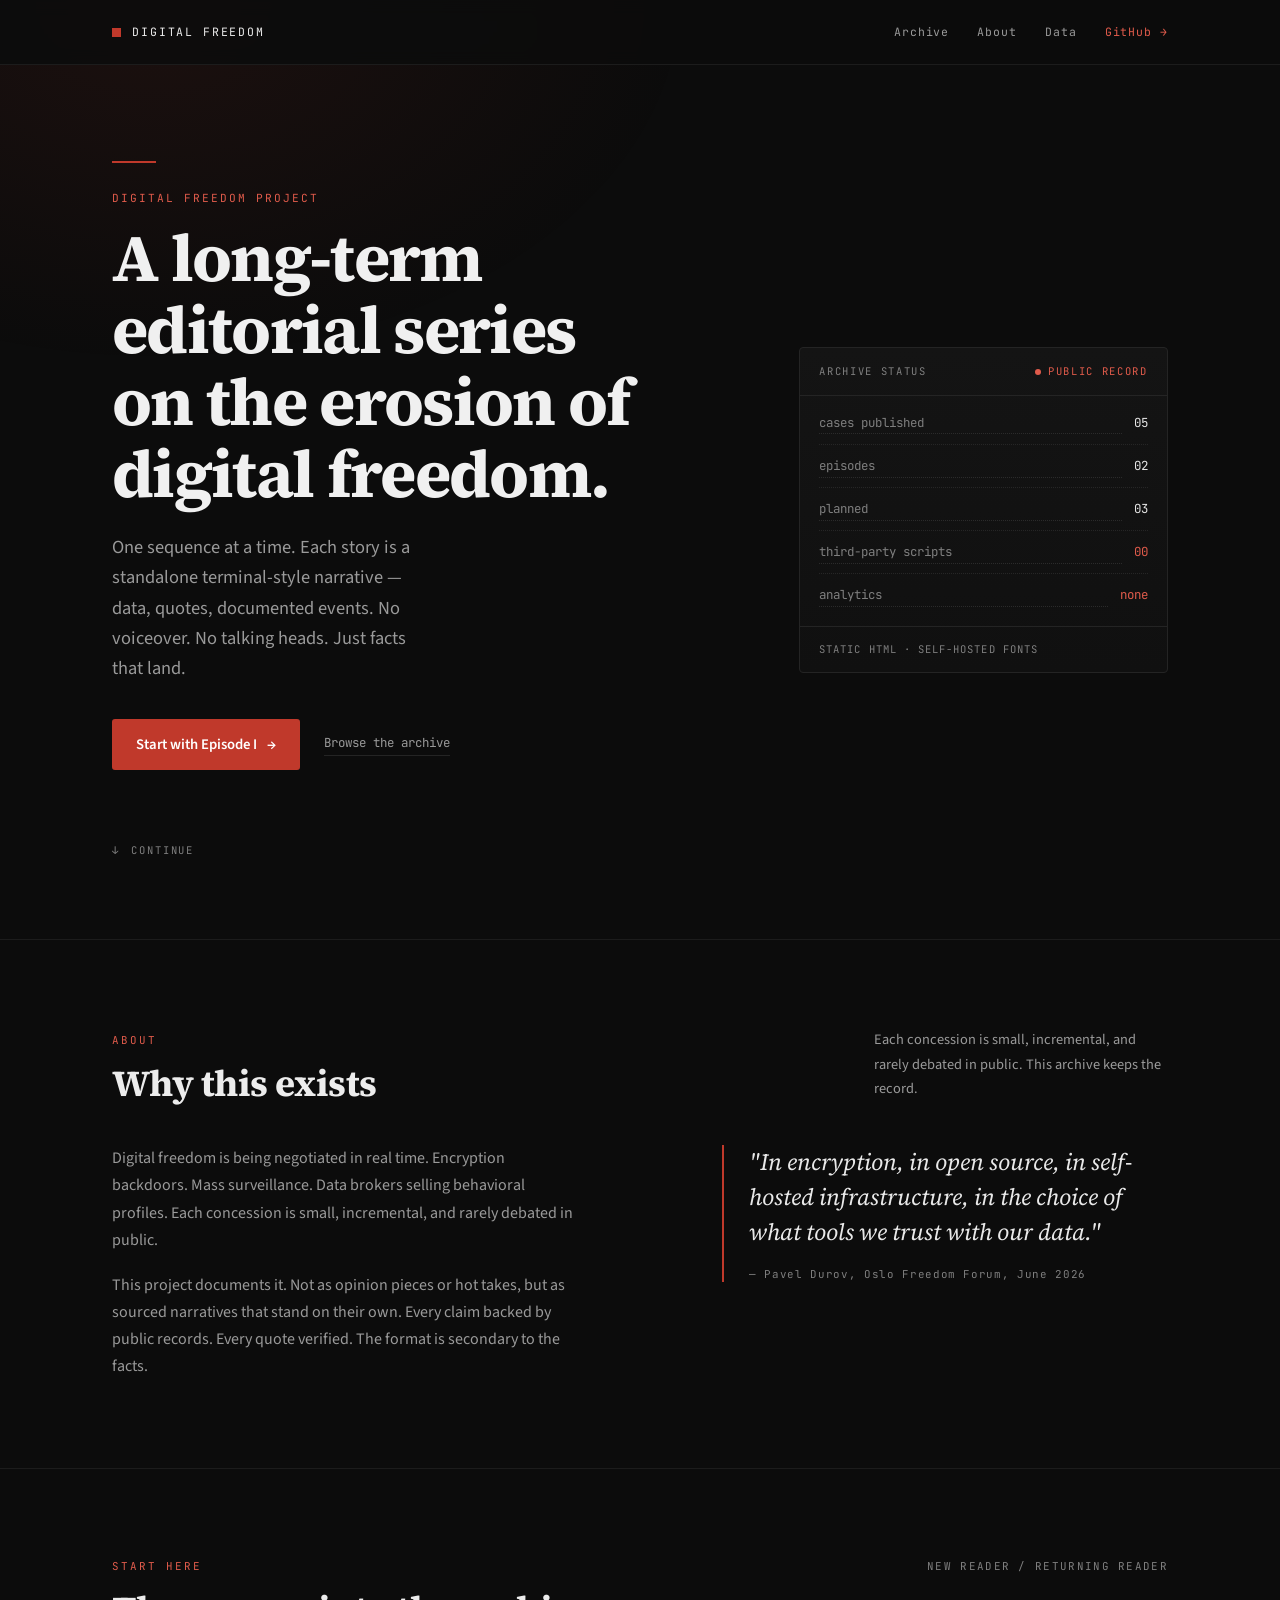
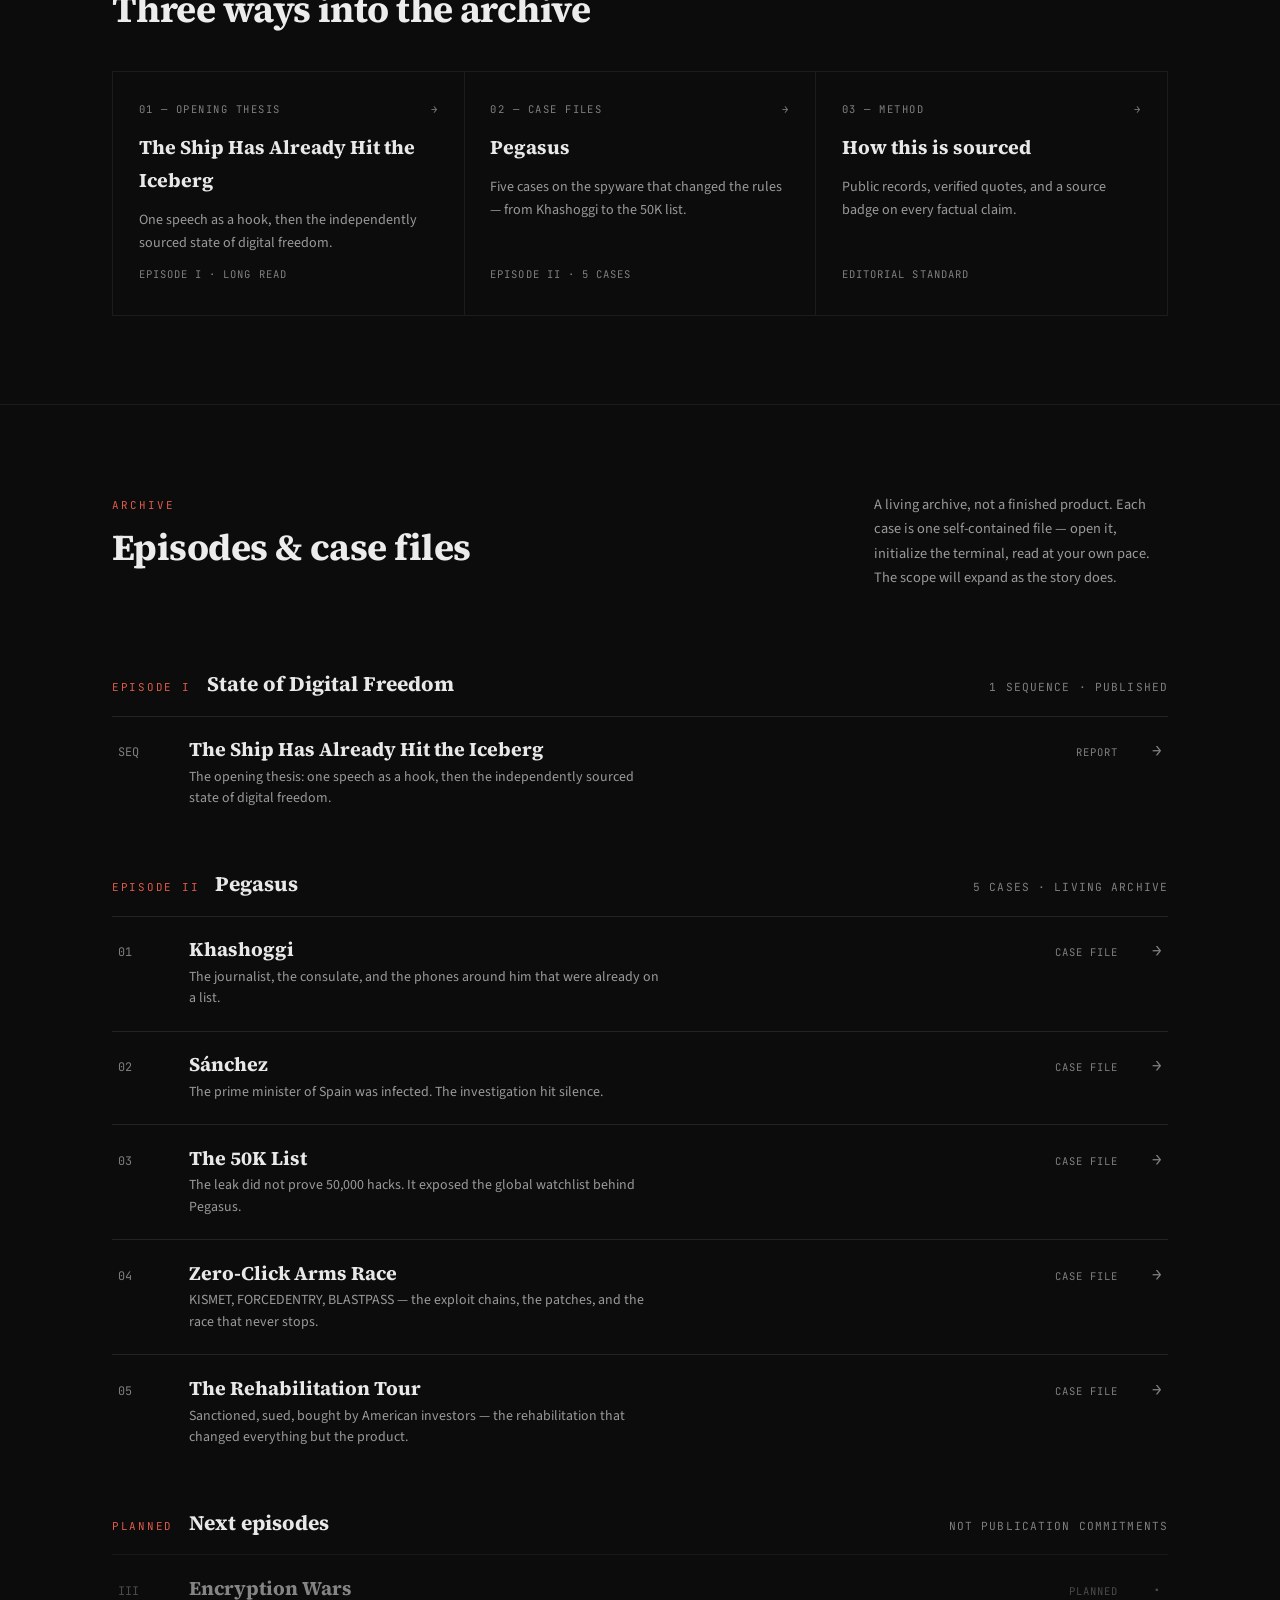
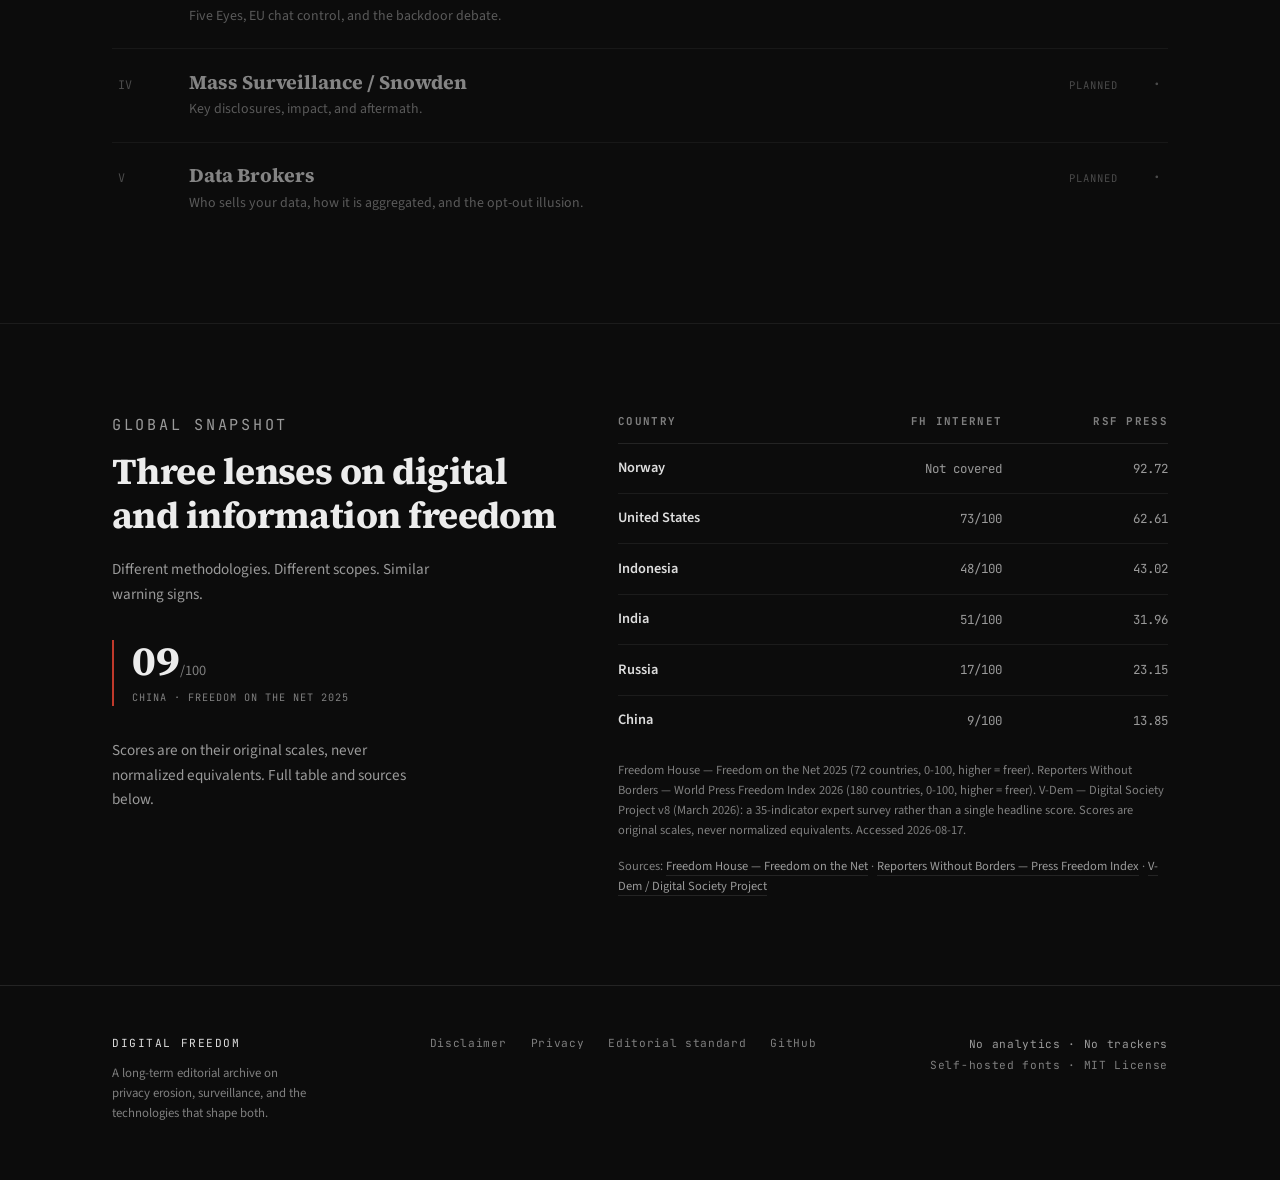
==== commit b75333bd: "site: redesign homepage and add social preview - add sticky nav, archive status, start-here paths, a" ====
--- a/index.html
+++ b/index.html
@@ -13,9 +13,16 @@
 <meta property="og:title" content="Digital Freedom">
 <meta property="og:description" content="Editorial archive documenting digital freedom, privacy erosion, surveillance, and spyware through terminal-style narratives and sourced reporting.">
 <meta property="og:url" content="https://srmdn.github.io/digital-freedom/">
-<meta name="twitter:card" content="summary">
+<meta property="og:image" content="https://srmdn.github.io/digital-freedom/assets/og/homepage.png">
+<meta property="og:image:type" content="image/png">
+<meta property="og:image:width" content="1200">
+<meta property="og:image:height" content="630">
+<meta property="og:image:alt" content="Dark editorial card reading: The erosion of digital freedom, documented one case at a time. Five case files, no trackers, no analytics.">
+<meta name="twitter:card" content="summary_large_image">
 <meta name="twitter:title" content="Digital Freedom">
 <meta name="twitter:description" content="Editorial archive documenting digital freedom, privacy erosion, surveillance, and spyware through terminal-style narratives and sourced reporting.">
+<meta name="twitter:image" content="https://srmdn.github.io/digital-freedom/assets/og/homepage.png">
+<meta name="twitter:image:alt" content="Dark editorial card reading: The erosion of digital freedom, documented one case at a time. Five case files, no trackers, no analytics.">
 <link rel="icon" href="favicon.svg" type="image/svg+xml">
 <link rel="stylesheet" href="assets/fonts.css">
 <style>
@@ -23,13 +30,15 @@
 
   :root {
     --bg: #0c0c0c;
-    --surface: #141414;
-    --border: #222;
-    --text: #d0d0d0;
-    --text-dim: #888;
-    --text-muted: #555;
+    --surface: #121212;
+    --surface-2: #161616;
+    --line: #242424;
+    --line-soft: #1c1c1c;
+    --text: #d8d8d8;
+    --text-dim: #9a9a9a;
+    --text-muted: #7f7f7f;
     --accent: #c0392b;
-    --accent-glow: rgba(192, 57, 43, 0.15);
+    --accent-text: #e05b4b;
     --mono: 'JetBrains Mono', 'Courier New', monospace;
     --serif: 'Source Serif 4', Georgia, serif;
     --sans: 'Source Sans 3', -apple-system, sans-serif;
@@ -46,374 +55,333 @@
     -webkit-font-smoothing: antialiased;
   }
 
-  a { color: var(--text); text-decoration: none; border-bottom: 1px solid var(--text-muted); transition: color 0.2s, border-color 0.2s; }
-  a:hover { color: #fff; border-color: #fff; }
+  body::before {
+    content: "";
+    position: fixed;
+    inset: 0 0 auto 0;
+    height: 520px;
+    pointer-events: none;
+    background: radial-gradient(60% 100% at 12% 0%, rgba(192, 57, 43, 0.09), transparent 70%);
+    z-index: 0;
+  }
+
+  a { color: var(--text); text-decoration: none; }
   a:focus-visible {
-    outline: 2px solid var(--accent);
+    outline: 2px solid var(--accent-text);
     outline-offset: 4px;
-    border-bottom-color: transparent;
+    border-radius: 2px;
   }
 
   .skip-link {
-    position: absolute;
-    left: 1rem;
-    top: 1rem;
+    position: absolute; left: 1rem; top: 1rem;
     transform: translateY(-200%);
     padding: 0.65rem 0.9rem;
-    background: var(--accent);
-    color: #fff;
-    border: none;
-    border-radius: 4px;
-    font-family: var(--mono);
-    font-size: 0.8rem;
-    z-index: 100;
-  }
-
-  .skip-link:focus {
-    transform: translateY(0);
-  }
+    background: var(--accent); color: #fff;
+    font-family: var(--mono); font-size: 0.8rem;
+    z-index: 100; border-radius: 3px;
+  }
+  .skip-link:focus { transform: translateY(0); }
 
   .sr-only {
-    position: absolute;
-    width: 1px;
-    height: 1px;
-    padding: 0;
-    margin: -1px;
-    overflow: hidden;
-    clip: rect(0, 0, 0, 0);
-    white-space: nowrap;
-    border: 0;
-  }
-
-  /* Hero */
-  .hero {
-    min-height: 100vh;
-    display: flex;
-    flex-direction: column;
-    justify-content: center;
-    padding: 4rem 2rem;
-    max-width: 800px;
-    margin: 0 auto;
-  }
-
-  .hero-eyebrow {
-    font-family: var(--mono);
-    font-size: 0.75rem;
-    color: var(--accent);
-    letter-spacing: 0.15em;
-    text-transform: uppercase;
-    margin-bottom: 1.5rem;
-  }
-
-  .hero h1 {
-    font-family: var(--serif);
-    font-size: clamp(2.5rem, 6vw, 4.5rem);
-    font-weight: 700;
-    line-height: 1.1;
-    letter-spacing: -0.02em;
-    margin-bottom: 1.5rem;
-  }
-
+    position: absolute; width: 1px; height: 1px;
+    padding: 0; margin: -1px; overflow: hidden;
+    clip: rect(0, 0, 0, 0); white-space: nowrap; border: 0;
+  }
+
+  .wrap { max-width: 1120px; margin: 0 auto; padding: 0 2rem; position: relative; z-index: 1; }
+
+  /* ── Top bar ───────────────────────────────────────────── */
+  .topbar {
+    position: sticky; top: 0; z-index: 50;
+    border-bottom: 1px solid var(--line-soft);
+    background: rgba(12, 12, 12, 0.92);
+    backdrop-filter: blur(8px);
+  }
+  .topbar-inner {
+    display: flex; align-items: center; justify-content: space-between;
+    gap: 2rem; height: 64px;
+  }
+  .wordmark {
+    display: flex; align-items: center; gap: 0.7rem;
+    font-family: var(--mono); font-size: 0.72rem;
+    letter-spacing: 0.16em; text-transform: uppercase;
+    color: #ebebeb;
+  }
+  .wordmark::before {
+    content: ""; width: 9px; height: 9px; background: var(--accent);
+    display: inline-block; flex-shrink: 0;
+  }
+  .nav { display: flex; align-items: center; gap: 1.75rem; }
+  .nav a {
+    font-family: var(--mono); font-size: 0.72rem;
+    letter-spacing: 0.08em; color: var(--text-dim);
+    transition: color 0.15s;
+  }
+  .nav a:hover { color: #fff; }
+  .nav .nav-cta { color: var(--accent-text); }
+
+  /* ── Hero ──────────────────────────────────────────────── */
+  .hero { padding: 6rem 0 5rem; min-height: 74vh; display: flex; align-items: center; }
+  .hero-grid {
+    display: grid; grid-template-columns: 1.25fr 0.75fr;
+    gap: 4.5rem; align-items: center; width: 100%;
+  }
+  .rule { width: 44px; height: 2px; background: var(--accent); margin-bottom: 1.6rem; }
+  .eyebrow {
+    font-family: var(--mono); font-size: 0.7rem; letter-spacing: 0.18em;
+    text-transform: uppercase; color: var(--accent-text); margin-bottom: 0.9rem;
+  }
+  h1 {
+    font-family: var(--serif); font-size: clamp(2.6rem, 5.2vw, 4.4rem);
+    font-weight: 700; line-height: 1.08; letter-spacing: -0.025em;
+    color: #f0f0f0; margin-bottom: 1.4rem; text-wrap: balance;
+  }
   .hero-lead {
-    font-size: 1.25rem;
-    color: var(--text-dim);
-    max-width: 560px;
-    line-height: 1.6;
-  }
-
-  .hero-cta {
-    margin-top: 2.5rem;
-    display: flex;
-    gap: 1.5rem;
-    align-items: center;
-    flex-wrap: wrap;
-  }
-
-  .btn-primary {
-    display: inline-block;
-    padding: 0.75rem 1.75rem;
-    background: var(--accent);
-    color: #fff;
-    font-family: var(--sans);
-    font-size: 0.95rem;
-    font-weight: 600;
-    border-radius: 4px;
-    border: none;
-    cursor: pointer;
-    transition: background 0.2s;
-  }
-
-  .btn-primary:hover { background: #e74c3c; border-color: transparent; color: #fff; }
-
-  .btn-link {
-    font-family: var(--mono);
-    font-size: 0.85rem;
-    color: var(--text-dim);
-    border-bottom: none;
-  }
-
-  .btn-link:hover { color: #fff; }
-
-  /* Sections */
-  section {
-    padding: 5rem 2rem;
-    max-width: 800px;
-    margin: 0 auto;
-  }
-
-  .section-label {
-    font-family: var(--mono);
-    font-size: 0.7rem;
-    color: var(--accent);
-    letter-spacing: 0.15em;
-    text-transform: uppercase;
-    margin-bottom: 1rem;
-  }
-
-  section h2 {
-    font-family: var(--serif);
-    font-size: clamp(1.8rem, 4vw, 2.5rem);
-    font-weight: 700;
-    line-height: 1.2;
-    margin-bottom: 1.5rem;
-  }
-
-  section p {
-    margin-bottom: 1.25rem;
-    max-width: 600px;
-  }
-
-  .divider {
-    border: none;
-    height: 1px;
-    background: var(--border);
-    max-width: 800px;
-    margin: 0 auto;
-  }
-
-  /* Philosophy pull-quote */
-  .pull-quote {
-    padding: 5rem 2rem;
-    max-width: 800px;
-    margin: 0 auto;
-  }
-
-  .pull-quote blockquote {
-    font-family: var(--serif);
-    font-size: clamp(1.3rem, 3vw, 1.75rem);
-    font-weight: 400;
-    font-style: italic;
-    line-height: 1.5;
+    font-size: 1.15rem; line-height: 1.65; color: var(--text-dim);
+    max-width: 34ch; margin-bottom: 2.2rem;
+  }
+  .cta-row { display: flex; align-items: center; gap: 1.5rem; flex-wrap: wrap; }
+  .btn {
+    display: inline-flex; align-items: center; gap: 0.6rem;
+    padding: 0.8rem 1.5rem; background: var(--accent); color: #fff;
+    font-family: var(--sans); font-size: 0.92rem; font-weight: 600;
+    border-radius: 3px; transition: background 0.15s;
+  }
+  .btn:hover { background: #d9483a; }
+  .link-quiet {
+    font-family: var(--mono); font-size: 0.78rem; color: var(--text-dim);
+    border-bottom: 1px solid var(--line); padding-bottom: 2px;
+  }
+  .link-quiet:hover { color: #fff; border-color: var(--text-dim); }
+
+  .status {
+    border: 1px solid var(--line);
+    background: linear-gradient(180deg, #141414, #101010);
+    border-radius: 4px; overflow: hidden;
+  }
+  .status-head {
+    display: flex; align-items: center; justify-content: space-between;
+    padding: 0.9rem 1.2rem; border-bottom: 1px solid var(--line);
+    font-family: var(--mono); font-size: 0.66rem;
+    letter-spacing: 0.16em; text-transform: uppercase; color: var(--text-muted);
+  }
+  .status-head .live { display: flex; align-items: center; gap: 0.45rem; color: var(--accent-text); }
+  .status-head .live::before {
+    content: ""; width: 6px; height: 6px; border-radius: 50%;
+    background: var(--accent-text);
+  }
+  .status-body { padding: 0.4rem 1.2rem 0.6rem; }
+  .status-row {
+    display: flex; align-items: baseline; gap: 0.75rem;
+    padding: 0.62rem 0; border-bottom: 1px dotted #262626;
+    font-family: var(--mono); font-size: 0.78rem;
+  }
+  .status-row:last-child { border-bottom: none; }
+  .status-row dt {
+    flex: 1; color: var(--text-muted);
+    border-bottom: 1px dotted #2b2b2b;
+  }
+  .status-row dd { color: #e6e6e6; }
+  .status-row dd.zero { color: var(--accent-text); }
+  .status-foot {
+    padding: 0.85rem 1.2rem; border-top: 1px solid var(--line);
+    font-family: var(--mono); font-size: 0.66rem;
+    letter-spacing: 0.1em; text-transform: uppercase; color: var(--text-muted);
+  }
+
+  .scroll-cue {
+    margin-top: 4.5rem; display: flex; align-items: center; gap: 0.7rem;
+    font-family: var(--mono); font-size: 0.66rem;
+    letter-spacing: 0.18em; text-transform: uppercase; color: var(--text-muted);
+  }
+  .scroll-cue span { display: inline-block; animation: nudge 2.4s ease-in-out infinite; }
+  @keyframes nudge { 0%, 100% { transform: translateY(0); } 50% { transform: translateY(4px); } }
+
+  /* ── Section shell ─────────────────────────────────────── */
+  section { padding: 5.5rem 0; border-top: 1px solid var(--line-soft); scroll-margin-top: 80px; }
+  .sec-head { display: flex; align-items: baseline; justify-content: space-between; gap: 2rem; margin-bottom: 2.5rem; }
+  .sec-label {
+    font-family: var(--mono); font-size: 0.68rem; letter-spacing: 0.18em;
+    text-transform: uppercase; color: var(--accent-text); margin-bottom: 0.7rem;
+  }
+  h2 {
+    font-family: var(--serif); font-size: clamp(1.7rem, 3vw, 2.3rem);
+    font-weight: 700; line-height: 1.2; letter-spacing: -0.015em; color: #ececec;
+  }
+  .sec-note { font-size: 0.9rem; color: var(--text-dim); max-width: 42ch; }
+  .sec-head .meta {
+    font-family: var(--mono); font-size: 0.68rem; letter-spacing: 0.12em;
+    text-transform: uppercase; color: var(--text-muted); white-space: nowrap;
+  }
+
+  /* ── About + quote ─────────────────────────────────────── */
+  .about-grid { display: grid; grid-template-columns: 1.1fr 0.9fr; gap: 4rem; align-items: start; }
+  .about-copy p { font-size: 1rem; color: var(--text-dim); max-width: 58ch; }
+  .about-copy p + p { margin-top: 1.1rem; }
+  .pull {
+    border-left: 2px solid var(--accent); padding-left: 1.6rem;
+    font-family: var(--serif); font-style: italic;
+    font-size: clamp(1.15rem, 2vw, 1.45rem); line-height: 1.5;
     color: #e8e8e8;
-    border-left: 3px solid var(--accent);
-    padding-left: 2rem;
-    max-width: 650px;
-  }
-
-  .pull-quote blockquote cite {
-    display: block;
-    font-style: normal;
-    font-family: var(--mono);
-    font-size: 0.75rem;
-    color: var(--text-dim);
-    margin-top: 1rem;
-    letter-spacing: 0.02em;
-  }
-
-  /* Episodes */
-  .episode {
-    margin-top: 2.5rem;
-    border: 1px solid var(--border);
-    border-radius: 4px;
-    padding: 1.75rem 2rem 1.25rem;
-    background: var(--surface);
-  }
-
-  .episode-planned {
-    background: transparent;
-    opacity: 0.85;
-  }
-
+  }
+  .pull cite {
+    display: block; margin-top: 1rem;
+    font-family: var(--mono); font-style: normal;
+    font-size: 0.68rem; letter-spacing: 0.06em;
+    text-transform: none; color: var(--text-muted);
+  }
+
+  /* ── Start here ────────────────────────────────────────── */
+  .paths {
+    display: grid; grid-template-columns: repeat(3, 1fr); gap: 1px;
+    background: var(--line-soft); border: 1px solid var(--line-soft);
+  }
+  .path {
+    background: var(--bg); padding: 1.8rem 1.6rem 1.9rem;
+    display: flex; flex-direction: column; gap: 0.75rem;
+    transition: background 0.15s;
+  }
+  .path:hover { background: var(--surface); }
+  .path-num {
+    font-family: var(--mono); font-size: 0.66rem; letter-spacing: 0.14em;
+    text-transform: uppercase; color: var(--text-muted);
+    display: flex; justify-content: space-between;
+  }
+  .path:hover .path-num .arrow { color: var(--accent-text); }
+  .path h3 { font-family: var(--serif); font-size: 1.22rem; font-weight: 700; color: #e8e8e8; }
+  .path p { font-size: 0.88rem; line-height: 1.6; color: var(--text-dim); flex: 1; }
+  .path .tag { font-family: var(--mono); font-size: 0.66rem; letter-spacing: 0.1em; text-transform: uppercase; color: var(--text-muted); }
+
+  /* ── Archive rows ──────────────────────────────────────── */
   .episode-head {
-    display: flex;
-    align-items: baseline;
-    gap: 1.25rem;
-    margin-bottom: 1.25rem;
-    flex-wrap: wrap;
-  }
-
-  .episode-num {
-    font-family: var(--mono);
-    font-size: 0.7rem;
-    letter-spacing: 0.15em;
-    text-transform: uppercase;
-    color: var(--accent);
-    white-space: nowrap;
-  }
-
-  .episode h3 {
-    font-family: var(--serif);
-    font-size: 1.35rem;
-    font-weight: 700;
-    letter-spacing: -0.01em;
-    color: #e8e8e8;
-  }
-
-  .episode-meta {
-    font-family: var(--mono);
-    font-size: 0.7rem;
-    letter-spacing: 0.08em;
-    text-transform: uppercase;
-    color: var(--text-muted);
-    margin-left: auto;
-    white-space: nowrap;
-  }
-
-  .episode-planned .episode-meta { color: var(--text-muted); }
-
-  .case-list {
-    list-style: none;
-  }
-
-  .case-item {
-    display: flex;
-    align-items: baseline;
-    gap: 1rem;
-    padding: 0.55rem 0;
-    border-top: 1px solid var(--border);
-    flex-wrap: wrap;
-  }
-
-  .case-num {
-    font-family: var(--mono);
-    font-size: 0.7rem;
-    color: var(--text-muted);
-    min-width: 2.2rem;
-    flex-shrink: 0;
-  }
-
-  .case-name {
-    font-family: var(--sans);
-    font-size: 0.95rem;
-    font-weight: 600;
-  }
-
-  .case-name a { border-bottom: 1px solid transparent; }
-  .case-name a:hover { border-bottom-color: var(--accent); }
-
-  .case-desc {
-    color: var(--text-dim);
-    font-size: 0.82rem;
-    flex-basis: 100%;
-    margin-left: 3.2rem;
-    line-height: 1.5;
-  }
-
-  /* Comparison table */
-  .comparison-table-wrap {
-    margin-top: 2rem;
-    overflow-x: auto;
-  }
-
-  .comparison-table {
-    width: 100%;
-    border: 1px solid var(--border);
-    border-radius: 4px;
-    border-collapse: collapse;
-    overflow: hidden;
-  }
-
-  .comparison-table th,
-  .comparison-table td {
-    padding: 0.75rem 1rem;
-    border-bottom: 1px solid var(--border);
-  }
-
-  .comparison-table thead th {
-    background: var(--surface);
-    font-family: var(--mono);
-    font-size: 0.75rem;
-    color: var(--text-dim);
-    text-transform: uppercase;
-    letter-spacing: 0.08em;
-  }
-
-  .comparison-table tbody tr:last-child th,
-  .comparison-table tbody tr:last-child td { border-bottom: none; }
-
-  .col-country {
-    font-weight: 600;
-    text-align: left;
-    width: 40%;
-  }
-
-  .col-score {
-    text-align: right;
-    font-family: var(--mono);
-    font-size: 0.85rem;
-    width: 20%;
-  }
-
-  .score-green { color: #27ae60; }
-  .score-yellow { color: #f39c12; }
-  .score-red { color: #e74c3c; }
-
-  .comparison-note {
-    margin-top: 1rem;
-    font-size: 0.8rem;
-    color: var(--text-muted);
-    font-family: var(--mono);
-    line-height: 1.6;
-  }
-
-  .comparison-sources {
-    margin-top: 1rem;
-    font-size: 0.8rem;
-    color: var(--text-muted);
-  }
-
-  .comparison-sources a {
-    color: var(--text-dim);
-    font-size: 0.8rem;
-    border-bottom: 1px solid var(--text-muted);
-  }
-
-  /* Footer */
-  footer {
-    padding: 3rem 2rem;
-    max-width: 800px;
-    margin: 0 auto;
-    display: flex;
-    justify-content: space-between;
-    align-items: center;
-    flex-wrap: wrap;
-    gap: 1rem;
-  }
-
-  footer p {
-    font-family: var(--mono);
-    font-size: 0.75rem;
-    color: var(--text-muted);
-  }
-
-  footer a {
-    font-family: var(--mono);
-    font-size: 0.75rem;
-    color: var(--text-muted);
-    border-bottom: none;
-  }
-
-  footer a:hover { color: #fff; }
-
-  @media (max-width: 600px) {
-    .hero { padding: 3rem 1.5rem; }
-    section { padding: 3rem 1.5rem; }
-    .episode { padding: 1.5rem 1.25rem 1rem; }
-    .episode-meta { margin-left: 0; flex-basis: 100%; }
-    .case-desc { margin-left: 0; }
-    .comparison-table th,
-    .comparison-table td { min-width: 110px; }
-    .col-country { min-width: 160px; }
+    display: flex; align-items: baseline; gap: 1rem;
+    padding: 2.2rem 0 0.9rem; flex-wrap: wrap;
+  }
+  .ep-num {
+    font-family: var(--mono); font-size: 0.68rem; letter-spacing: 0.16em;
+    text-transform: uppercase; color: var(--accent-text); white-space: nowrap;
+  }
+  .ep-title { font-family: var(--serif); font-size: 1.3rem; font-weight: 700; color: #e8e8e8; }
+  .ep-meta {
+    margin-left: auto; font-family: var(--mono); font-size: 0.7rem;
+    letter-spacing: 0.1em; text-transform: uppercase; color: var(--text-muted);
+  }
+
+  .case {
+    display: grid; grid-template-columns: 3.2rem 1fr auto 1.5rem;
+    gap: 1.2rem; align-items: baseline;
+    padding: 1.3rem 0.4rem; border-top: 1px solid var(--line);
+    transition: background 0.15s, box-shadow 0.15s;
+  }
+  .case:hover { background: var(--surface); box-shadow: inset 2px 0 0 var(--accent); }
+  .case-num { font-family: var(--mono); font-size: 0.74rem; color: var(--text-muted); }
+  .case-main { min-width: 0; display: block; }
+  .case-title {
+    display: block; font-family: var(--serif); font-size: 1.22rem;
+    font-weight: 700; line-height: 1.3; color: #e8e8e8; margin-bottom: 0.25rem;
+  }
+  .case:hover .case-title { color: #fff; }
+  .case-desc { display: block; font-size: 0.87rem; line-height: 1.55; color: var(--text-dim); max-width: 68ch; }
+  .case-meta {
+    font-family: var(--mono); font-size: 0.66rem; letter-spacing: 0.1em;
+    text-transform: uppercase; color: var(--text-muted); white-space: nowrap;
+  }
+  .case-arrow { font-family: var(--mono); color: var(--text-muted); justify-self: end; }
+  .case:hover .case-arrow { color: var(--accent-text); }
+  .case.is-planned { opacity: 0.55; }
+  .case.is-planned:hover { background: transparent; box-shadow: none; }
+
+  /* ── Snapshot ──────────────────────────────────────────── */
+  .snapshot-grid { display: grid; grid-template-columns: 0.9fr 1.1fr; gap: 3.5rem; align-items: start; }
+  .snapshot-copy p { font-size: 0.95rem; color: var(--text-dim); max-width: 40ch; }
+  .snapshot-copy p + p { margin-top: 0.9rem; }
+  .stats { margin-top: 2rem; border-left: 2px solid var(--accent); padding-left: 1.1rem; }
+  .stat .n { font-family: var(--serif); font-size: 2.6rem; font-weight: 700; color: #ececec; line-height: 1; }
+  .stat .n small { font-family: var(--sans); font-size: 0.9rem; color: var(--text-muted); font-weight: 400; }
+  .stat .l { font-family: var(--mono); font-size: 0.64rem; letter-spacing: 0.1em; text-transform: uppercase; color: var(--text-muted); margin-top: 0.45rem; }
+
+  .snapshot-table { width: 100%; border-collapse: collapse; font-size: 0.86rem; }
+  .snapshot-table thead th {
+    font-family: var(--mono); font-size: 0.68rem; letter-spacing: 0.12em;
+    text-transform: uppercase; color: var(--text-muted); text-align: right;
+    padding: 0 0 0.75rem; border-bottom: 1px solid var(--line);
+  }
+  .snapshot-table thead th:first-child { text-align: left; }
+  .snapshot-table tbody th,
+  .snapshot-table tbody td { padding: 0.78rem 0; border-bottom: 1px solid var(--line-soft); }
+  .snapshot-table tbody th { font-weight: 600; text-align: left; color: #dedede; font-size: 0.9rem; }
+  .snapshot-table tbody td { text-align: right; font-family: var(--mono); font-size: 0.78rem; color: var(--text-dim); }
+  .snapshot-table tbody tr:last-child th,
+  .snapshot-table tbody tr:last-child td { border-bottom: none; }
+  .g { color: #4aa96c; } .y { color: #d9a441; } .r { color: var(--accent-text); }
+  .table-note { margin-top: 1rem; font-size: 0.78rem; line-height: 1.6; color: var(--text-muted); }
+  .table-note a { color: var(--text-dim); border-bottom: 1px solid var(--line); }
+  .table-note a:hover { color: #fff; }
+
+  /* ── Footer ────────────────────────────────────────────── */
+  footer { border-top: 1px solid var(--line); padding: 3rem 0 3.5rem; }
+  .foot-grid { display: flex; justify-content: space-between; gap: 2rem; flex-wrap: wrap; align-items: flex-start; }
+  .foot-brand { font-family: var(--mono); font-size: 0.7rem; letter-spacing: 0.14em; text-transform: uppercase; color: #dedede; }
+  .foot-brand p {
+    margin-top: 0.6rem; font-family: var(--sans); font-size: 0.8rem;
+    letter-spacing: 0; text-transform: none; color: var(--text-muted);
+    max-width: 34ch; line-height: 1.6;
+  }
+  .foot-links { display: flex; gap: 1.5rem; flex-wrap: wrap; }
+  .foot-links a, .foot-note { font-family: var(--mono); font-size: 0.7rem; letter-spacing: 0.06em; color: var(--text-muted); }
+  .foot-links a:hover { color: #fff; }
+  .foot-note { line-height: 1.9; text-align: right; }
+  .foot-note strong { color: var(--text-dim); font-weight: 400; }
+
+  /* ── Responsive ────────────────────────────────────────── */
+  @media (max-width: 900px) {
+    .hero { padding: 4rem 0 3.5rem; min-height: 0; }
+    .hero-grid { grid-template-columns: 1fr; gap: 2.5rem; }
+    .hero-lead { max-width: 52ch; }
+    .scroll-cue { margin-top: 2.5rem; }
+    .paths { grid-template-columns: 1fr; }
+    .about-grid { grid-template-columns: 1fr; gap: 2.5rem; }
+    .snapshot-grid { grid-template-columns: 1fr; gap: 2rem; }
+    .sec-head { flex-direction: column; gap: 0.6rem; }
+    .sec-head .meta { display: none; }
+  }
+
+  @media (max-width: 620px) {
+    .wrap { padding: 0 1.25rem; }
+    .nav { gap: 1.1rem; }
+    .nav a:not(.nav-cta):not([href="#archive"]) { display: none; }
+    .hero { padding-top: 3rem; }
+    section { padding: 3.5rem 0; }
+    .case { grid-template-columns: 2rem 1fr 1rem; gap: 0.8rem; }
+    .case-meta { display: none; }
+    .ep-meta { margin-left: 0; flex-basis: 100%; }
+    .foot-note { text-align: left; }
+
+    .snapshot-table thead { display: none; }
+    .snapshot-table tbody tr {
+      display: grid; grid-template-columns: 1fr auto auto;
+      gap: 0.4rem 1rem; align-items: end;
+      padding: 0.9rem 0; border-bottom: 1px solid var(--line-soft);
+    }
+    .snapshot-table tbody th,
+    .snapshot-table tbody td { border: none; padding: 0; }
+    .snapshot-table tbody th { grid-column: 1; font-size: 0.95rem; }
+    .snapshot-table tbody td { font-size: 0.78rem; }
+    .snapshot-table tbody td::before {
+      content: attr(data-label); display: block;
+      font-size: 0.6rem; letter-spacing: 0.1em;
+      color: var(--text-muted); margin-bottom: 0.15rem;
+    }
+  }
+
+  @media (prefers-reduced-motion: reduce) {
+    html { scroll-behavior: auto; }
+    *, *::before, *::after {
+      animation-duration: 0.001ms !important;
+      animation-iteration-count: 1 !important;
+      transition-duration: 0.001ms !important;
+      scroll-behavior: auto !important;
+    }
   }
 </style>
 </head>
@@ -421,187 +389,301 @@
 
 <a href="#main" class="skip-link">Skip to content</a>
 
+<div class="topbar">
+  <div class="wrap topbar-inner">
+    <a class="wordmark" href="index.html">Digital Freedom</a>
+    <nav class="nav" aria-label="Primary">
+      <a href="#archive">Archive</a>
+      <a href="#about">About</a>
+      <a href="#snapshot">Data</a>
+      <a class="nav-cta" href="https://github.com/srmdn/digital-freedom">GitHub →</a>
+    </nav>
+  </div>
+</div>
+
 <main id="main">
-<header class="hero">
-  <p class="hero-eyebrow">Digital Freedom Project</p>
-  <h1>A long-term editorial series<br>on the erosion of digital freedom.</h1>
-  <p class="hero-lead">One sequence at a time. Each story is a standalone terminal-style narrative — data, quotes, documented events. No voiceover. No talking heads. Just facts that land.</p>
-  <div class="hero-cta">
-    <a href="sequences/freedom-report.html" class="btn-primary">Read first sequence</a>
-    <a href="https://github.com/srmdn/digital-freedom" class="btn-link">src on GitHub →</a>
+
+  <header class="hero">
+    <div class="wrap">
+      <div class="hero-grid">
+        <div>
+          <div class="rule" aria-hidden="true"></div>
+          <p class="eyebrow">Digital Freedom Project</p>
+          <h1>A long-term editorial series on the erosion of digital freedom.</h1>
+          <p class="hero-lead">One sequence at a time. Each story is a standalone terminal-style narrative — data, quotes, documented events. No voiceover. No talking heads. Just facts that land.</p>
+          <div class="cta-row">
+            <a href="sequences/freedom-report.html" class="btn">Start with Episode I <span aria-hidden="true">→</span></a>
+            <a href="#archive" class="link-quiet">Browse the archive</a>
+          </div>
+          <div class="scroll-cue"><span aria-hidden="true">↓</span> Continue</div>
+        </div>
+
+        <aside class="status" aria-label="Archive status">
+          <div class="status-head">
+            <span>Archive status</span>
+            <span class="live">Public record</span>
+          </div>
+          <dl class="status-body">
+            <div class="status-row"><dt>cases published</dt><dd>05</dd></div>
+            <div class="status-row"><dt>episodes</dt><dd>02</dd></div>
+            <div class="status-row"><dt>planned</dt><dd>03</dd></div>
+            <div class="status-row"><dt>third-party scripts</dt><dd class="zero">00</dd></div>
+            <div class="status-row"><dt>analytics</dt><dd class="zero">none</dd></div>
+          </dl>
+          <div class="status-foot">Static HTML · self-hosted fonts</div>
+        </aside>
+      </div>
+    </div>
+  </header>
+
+  <section id="about">
+    <div class="wrap">
+      <div class="sec-head">
+        <div>
+          <p class="sec-label">About</p>
+          <h2>Why this exists</h2>
+        </div>
+        <p class="sec-note">Each concession is small, incremental, and rarely debated in public. This archive keeps the record.</p>
+      </div>
+      <div class="about-grid">
+        <div class="about-copy">
+          <p>Digital freedom is being negotiated in real time. Encryption backdoors. Mass surveillance. Data brokers selling behavioral profiles. Each concession is small, incremental, and rarely debated in public.</p>
+          <p>This project documents it. Not as opinion pieces or hot takes, but as sourced narratives that stand on their own. Every claim backed by public records. Every quote verified. The format is secondary to the facts.</p>
+        </div>
+        <blockquote class="pull">
+          "In encryption, in open source, in self-hosted infrastructure, in the choice of what tools we trust with our data."
+          <cite>— Pavel Durov, Oslo Freedom Forum, June 2026</cite>
+        </blockquote>
+      </div>
+    </div>
+  </section>
+
+  <section id="start">
+    <div class="wrap">
+      <div class="sec-head">
+        <div>
+          <p class="sec-label">Start here</p>
+          <h2>Three ways into the archive</h2>
+        </div>
+        <span class="meta">New reader / returning reader</span>
+      </div>
+      <div class="paths">
+        <a class="path" href="sequences/freedom-report.html">
+          <span class="path-num"><span>01 — Opening thesis</span><span class="arrow" aria-hidden="true">→</span></span>
+          <h3>The Ship Has Already Hit the Iceberg</h3>
+          <p>One speech as a hook, then the independently sourced state of digital freedom.</p>
+          <span class="tag">Episode I · long read</span>
+        </a>
+        <a class="path" href="#archive">
+          <span class="path-num"><span>02 — Case files</span><span class="arrow" aria-hidden="true">→</span></span>
+          <h3>Pegasus</h3>
+          <p>Five cases on the spyware that changed the rules — from Khashoggi to the 50K list.</p>
+          <span class="tag">Episode II · 5 cases</span>
+        </a>
+        <a class="path" href="https://github.com/srmdn/digital-freedom/blob/master/EDITORIAL.md" target="_blank" rel="noopener noreferrer">
+          <span class="path-num"><span>03 — Method</span><span class="arrow" aria-hidden="true">→</span></span>
+          <h3>How this is sourced</h3>
+          <p>Public records, verified quotes, and a source badge on every factual claim.</p>
+          <span class="tag">Editorial standard</span>
+        </a>
+      </div>
+    </div>
+  </section>
+
+  <section id="archive">
+    <div class="wrap">
+      <div class="sec-head">
+        <div>
+          <p class="sec-label">Archive</p>
+          <h2>Episodes &amp; case files</h2>
+        </div>
+        <p class="sec-note">A living archive, not a finished product. Each case is one self-contained file — open it, initialize the terminal, read at your own pace. The scope will expand as the story does.</p>
+      </div>
+
+      <div class="episode-head">
+        <span class="ep-num">Episode I</span>
+        <h3 class="ep-title">State of Digital Freedom</h3>
+        <span class="ep-meta">1 sequence · published</span>
+      </div>
+      <a class="case" href="sequences/freedom-report.html">
+        <span class="case-num">SEQ</span>
+        <span class="case-main">
+          <h4 class="case-title">The Ship Has Already Hit the Iceberg</h4>
+          <span class="case-desc">The opening thesis: one speech as a hook, then the independently sourced state of digital freedom.</span>
+        </span>
+        <span class="case-meta">Report</span>
+        <span class="case-arrow" aria-hidden="true">→</span>
+      </a>
+
+      <div class="episode-head">
+        <span class="ep-num">Episode II</span>
+        <h3 class="ep-title">Pegasus</h3>
+        <span class="ep-meta">5 cases · living archive</span>
+      </div>
+      <a class="case" href="sequences/pegasus-01-khashoggi.html">
+        <span class="case-num">01</span>
+        <span class="case-main">
+          <h4 class="case-title">Khashoggi</h4>
+          <span class="case-desc">The journalist, the consulate, and the phones around him that were already on a list.</span>
+        </span>
+        <span class="case-meta">Case file</span>
+        <span class="case-arrow" aria-hidden="true">→</span>
+      </a>
+      <a class="case" href="sequences/pegasus-02-sanchez.html">
+        <span class="case-num">02</span>
+        <span class="case-main">
+          <h4 class="case-title">Sánchez</h4>
+          <span class="case-desc">The prime minister of Spain was infected. The investigation hit silence.</span>
+        </span>
+        <span class="case-meta">Case file</span>
+        <span class="case-arrow" aria-hidden="true">→</span>
+      </a>
+      <a class="case" href="sequences/pegasus-03-50k-list.html">
+        <span class="case-num">03</span>
+        <span class="case-main">
+          <h4 class="case-title">The 50K List</h4>
+          <span class="case-desc">The leak did not prove 50,000 hacks. It exposed the global watchlist behind Pegasus.</span>
+        </span>
+        <span class="case-meta">Case file</span>
+        <span class="case-arrow" aria-hidden="true">→</span>
+      </a>
+      <a class="case" href="sequences/pegasus-04-zero-click.html">
+        <span class="case-num">04</span>
+        <span class="case-main">
+          <h4 class="case-title">Zero-Click Arms Race</h4>
+          <span class="case-desc">KISMET, FORCEDENTRY, BLASTPASS — the exploit chains, the patches, and the race that never stops.</span>
+        </span>
+        <span class="case-meta">Case file</span>
+        <span class="case-arrow" aria-hidden="true">→</span>
+      </a>
+      <a class="case" href="sequences/pegasus-05-rehabilitation.html">
+        <span class="case-num">05</span>
+        <span class="case-main">
+          <h4 class="case-title">The Rehabilitation Tour</h4>
+          <span class="case-desc">Sanctioned, sued, bought by American investors — the rehabilitation that changed everything but the product.</span>
+        </span>
+        <span class="case-meta">Case file</span>
+        <span class="case-arrow" aria-hidden="true">→</span>
+      </a>
+
+      <div class="episode-head">
+        <span class="ep-num">Planned</span>
+        <h3 class="ep-title">Next episodes</h3>
+        <span class="ep-meta">Not publication commitments</span>
+      </div>
+      <div class="case is-planned">
+        <span class="case-num">III</span>
+        <span class="case-main">
+          <h4 class="case-title">Encryption Wars</h4>
+          <span class="case-desc">Five Eyes, EU chat control, and the backdoor debate.</span>
+        </span>
+        <span class="case-meta">Planned</span>
+        <span class="case-arrow" aria-hidden="true">·</span>
+      </div>
+      <div class="case is-planned">
+        <span class="case-num">IV</span>
+        <span class="case-main">
+          <h4 class="case-title">Mass Surveillance / Snowden</h4>
+          <span class="case-desc">Key disclosures, impact, and aftermath.</span>
+        </span>
+        <span class="case-meta">Planned</span>
+        <span class="case-arrow" aria-hidden="true">·</span>
+      </div>
+      <div class="case is-planned">
+        <span class="case-num">V</span>
+        <span class="case-main">
+          <h4 class="case-title">Data Brokers</h4>
+          <span class="case-desc">Who sells your data, how it is aggregated, and the opt-out illusion.</span>
+        </span>
+        <span class="case-meta">Planned</span>
+        <span class="case-arrow" aria-hidden="true">·</span>
+      </div>
+    </div>
+  </section>
+
+  <section id="snapshot">
+    <div class="wrap">
+      <div class="snapshot-grid">
+        <div class="snapshot-copy">
+          <p class="sec-label">Global snapshot</p>
+          <h2>Three lenses on digital and information freedom</h2>
+          <p style="margin-top:1.2rem;">Different methodologies. Different scopes. Similar warning signs.</p>
+          <div class="stats">
+            <div class="stat">
+              <div class="n">09<small>/100</small></div>
+              <div class="l">China · Freedom on the Net 2025</div>
+            </div>
+          </div>
+          <p class="table-note" style="margin-top:2rem;">Scores are on their original scales, never normalized equivalents. Full table and sources below.</p>
+        </div>
+
+        <div>
+          <table class="snapshot-table">
+            <caption class="sr-only">Comparison of internet freedom scores from Freedom House Freedom on the Net 2025 and press freedom scores from Reporters Without Borders 2026 across six countries. Higher scores mean freer in both.</caption>
+            <thead>
+              <tr>
+                <th scope="col">Country</th>
+                <th scope="col">FH Internet</th>
+                <th scope="col">RSF Press</th>
+              </tr>
+            </thead>
+            <tbody>
+              <tr>
+                <th scope="row">Norway</th>
+                <td data-label="FH Internet" class="g">Not covered</td>
+                <td data-label="RSF Press" class="g">92.72</td>
+              </tr>
+              <tr>
+                <th scope="row">United States</th>
+                <td data-label="FH Internet" class="y">73/100</td>
+                <td data-label="RSF Press" class="y">62.61</td>
+              </tr>
+              <tr>
+                <th scope="row">Indonesia</th>
+                <td data-label="FH Internet" class="y">48/100</td>
+                <td data-label="RSF Press" class="y">43.02</td>
+              </tr>
+              <tr>
+                <th scope="row">India</th>
+                <td data-label="FH Internet" class="y">51/100</td>
+                <td data-label="RSF Press" class="r">31.96</td>
+              </tr>
+              <tr>
+                <th scope="row">Russia</th>
+                <td data-label="FH Internet" class="r">17/100</td>
+                <td data-label="RSF Press" class="r">23.15</td>
+              </tr>
+              <tr>
+                <th scope="row">China</th>
+                <td data-label="FH Internet" class="r">9/100</td>
+                <td data-label="RSF Press" class="r">13.85</td>
+              </tr>
+            </tbody>
+          </table>
+          <p class="table-note">Freedom House — Freedom on the Net 2025 (72 countries, 0-100, higher = freer). Reporters Without Borders — World Press Freedom Index 2026 (180 countries, 0-100, higher = freer). V-Dem — Digital Society Project v8 (March 2026): a 35-indicator expert survey rather than a single headline score. Scores are original scales, never normalized equivalents. Accessed 2026-08-17.</p>
+          <p class="table-note">Sources: <a href="https://freedomhouse.org/report/freedom-net" target="_blank" rel="noopener noreferrer">Freedom House — Freedom on the Net</a> · <a href="https://rsf.org/en/index" target="_blank" rel="noopener noreferrer">Reporters Without Borders — Press Freedom Index</a> · <a href="https://digitalsocietyproject.org/data/" target="_blank" rel="noopener noreferrer">V-Dem / Digital Society Project</a></p>
+        </div>
+      </div>
+    </div>
+  </section>
+
+</main>
+
+<footer>
+  <div class="wrap foot-grid">
+    <div class="foot-brand">
+      Digital Freedom
+      <p>A long-term editorial archive on privacy erosion, surveillance, and the technologies that shape both.</p>
+    </div>
+    <div class="foot-links">
+      <a href="disclaimer.html">Disclaimer</a>
+      <a href="privacy.html">Privacy</a>
+      <a href="https://github.com/srmdn/digital-freedom/blob/master/EDITORIAL.md" target="_blank" rel="noopener noreferrer">Editorial standard</a>
+      <a href="https://github.com/srmdn/digital-freedom">GitHub</a>
+    </div>
+    <p class="foot-note"><strong>No analytics · No trackers</strong><br>Self-hosted fonts · MIT License</p>
   </div>
-</header>
-
-<hr class="divider">
-
-<section id="about">
-  <p class="section-label">About</p>
-  <h2>Why this exists</h2>
-  <p>Digital freedom is being negotiated in real time. Encryption backdoors. Mass surveillance. Data brokers selling behavioral profiles. Each concession is small, incremental, and rarely debated in public.</p>
-  <p>This project documents it. Not as opinion pieces or hot takes, but as sourced narratives that stand on their own. Every claim backed by public records. Every quote verified. The format is secondary to the facts.</p>
-</section>
-
-<hr class="divider">
-
-<div class="pull-quote">
-  <blockquote>"In encryption, in open source, in self-hosted infrastructure, in the choice of what tools we trust with our data."<cite>— Pavel Durov, Oslo Freedom Forum, June 2026</cite></blockquote>
-</div>
-
-<hr class="divider">
-
-<section id="vision">
-  <p class="section-label">Vision</p>
-  <h2>A living archive, not a finished product</h2>
-  <p>Digital freedom is an ongoing story. As new disclosures surface, new laws pass, new tools emerge — new sequences will be added. Think of it as a living archive that grows with the subject.</p>
-  <p>Current roadmap: Episode III — Encryption Wars. Episode IV — Mass Surveillance / Snowden. Episode V — Data Brokers. The scope will expand as the story does.</p>
-</section>
-
-<hr class="divider">
-
-<section id="comparison">
-  <p class="section-label">Global snapshot</p>
-  <h2>Three lenses on digital and information freedom</h2>
-  <p>Different methodologies. Different scopes. Similar warning signs.</p>
-  <div class="comparison-table-wrap">
-    <table class="comparison-table">
-      <caption class="sr-only">Comparison of internet freedom scores from Freedom House Freedom on the Net 2025 and press freedom scores from Reporters Without Borders 2026 across six countries. Higher scores mean freer in both.</caption>
-      <thead>
-        <tr>
-          <th scope="col" class="col-country">Country</th>
-          <th scope="col" class="col-score">FH Internet</th>
-          <th scope="col" class="col-score">RSF Press</th>
-        </tr>
-      </thead>
-      <tbody>
-        <tr>
-          <th scope="row" class="col-country">Norway</th>
-          <td class="col-score score-green">Not covered</td>
-          <td class="col-score score-green">92.72</td>
-        </tr>
-        <tr>
-          <th scope="row" class="col-country">United States</th>
-          <td class="col-score score-yellow">73/100</td>
-          <td class="col-score score-yellow">62.61</td>
-        </tr>
-        <tr>
-          <th scope="row" class="col-country">Indonesia</th>
-          <td class="col-score score-yellow">48/100</td>
-          <td class="col-score score-yellow">43.02</td>
-        </tr>
-        <tr>
-          <th scope="row" class="col-country">India</th>
-          <td class="col-score score-yellow">51/100</td>
-          <td class="col-score score-red">31.96</td>
-        </tr>
-        <tr>
-          <th scope="row" class="col-country">Russia</th>
-          <td class="col-score score-red">17/100</td>
-          <td class="col-score score-red">23.15</td>
-        </tr>
-        <tr>
-          <th scope="row" class="col-country">China</th>
-          <td class="col-score score-red">9/100</td>
-          <td class="col-score score-red">13.85</td>
-        </tr>
-      </tbody>
-    </table>
-  </div>
-  <p class="comparison-note">Freedom House — Freedom on the Net 2025 (72 countries, 0-100, higher = freer). Reporters Without Borders — World Press Freedom Index 2026 (180 countries, 0-100, higher = freer). V-Dem — Digital Society Project v8 (March 2026): a 35-indicator expert survey rather than a single headline score. Scores are original scales, never normalized equivalents. Accessed 2026-08-17.</p>
-  <p class="comparison-sources">
-    Sources: <a href="https://freedomhouse.org/report/freedom-net" target="_blank" rel="noopener noreferrer">Freedom House — Freedom on the Net</a> · <a href="https://rsf.org/en/index" target="_blank" rel="noopener noreferrer">Reporters Without Borders — Press Freedom Index</a> · <a href="https://digitalsocietyproject.org/data/" target="_blank" rel="noopener noreferrer">V-Dem / Digital Society Project</a>
-  </p>
-</section>
-
-<hr class="divider">
-
-<section id="episodes">
-  <p class="section-label">Episodes</p>
-  <h2>The archive</h2>
-  <p>Episodes contain cases. Each case is a single self-contained HTML file — open it, initialize the terminal, read at your own pace. Shorter cases move fast. Larger ones take longer.</p>
-
-  <div class="episode" id="episode-i">
-    <div class="episode-head">
-      <span class="episode-num">Episode I</span>
-      <h3>State of Digital Freedom</h3>
-      <span class="episode-meta">1 sequence · Published</span>
-    </div>
-    <ul class="case-list">
-      <li class="case-item">
-        <span class="case-num">SEQ</span>
-        <span class="case-name"><a href="sequences/freedom-report.html">Freedom Report — The Ship Has Already Hit the Iceberg</a></span>
-        <span class="case-desc">The opening thesis: one speech as a hook, then the independently sourced state of digital freedom.</span>
-      </li>
-    </ul>
-  </div>
-
-  <div class="episode" id="episode-ii">
-    <div class="episode-head">
-      <span class="episode-num">Episode II</span>
-      <h3>Pegasus</h3>
-      <span class="episode-meta">5 cases published · Living archive</span>
-    </div>
-    <ul class="case-list">
-      <li class="case-item">
-        <span class="case-num">01</span>
-        <span class="case-name"><a href="sequences/pegasus-01-khashoggi.html">Khashoggi</a></span>
-        <span class="case-desc">The journalist, the consulate, and the phones around him that were already on a list.</span>
-      </li>
-      <li class="case-item">
-        <span class="case-num">02</span>
-        <span class="case-name"><a href="sequences/pegasus-02-sanchez.html">Sánchez</a></span>
-        <span class="case-desc">The prime minister of Spain was infected. The investigation hit silence.</span>
-      </li>
-      <li class="case-item">
-        <span class="case-num">03</span>
-        <span class="case-name"><a href="sequences/pegasus-03-50k-list.html">The 50K List</a></span>
-        <span class="case-desc">The leak did not prove 50,000 hacks. It exposed the global watchlist behind Pegasus.</span>
-      </li>
-      <li class="case-item">
-        <span class="case-num">04</span>
-        <span class="case-name"><a href="sequences/pegasus-04-zero-click.html">Zero-Click Arms Race</a></span>
-        <span class="case-desc">KISMET, FORCEDENTRY, BLASTPASS — the exploit chains, the patches, and the race that never stops.</span>
-      </li>
-      <li class="case-item">
-        <span class="case-num">05</span>
-        <span class="case-name"><a href="sequences/pegasus-05-rehabilitation.html">The Rehabilitation Tour</a></span>
-        <span class="case-desc">Sanctioned, sued, bought by American investors — the rehabilitation that changed everything but the product.</span>
-      </li>
-    </ul>
-  </div>
-
-  <div class="episode episode-planned" id="episode-iii">
-    <div class="episode-head">
-      <span class="episode-num">Episode III</span>
-      <h3>Encryption Wars</h3>
-      <span class="episode-meta">Planned</span>
-    </div>
-  </div>
-
-  <div class="episode episode-planned" id="episode-iv">
-    <div class="episode-head">
-      <span class="episode-num">Episode IV</span>
-      <h3>Mass Surveillance / Snowden</h3>
-      <span class="episode-meta">Planned</span>
-    </div>
-  </div>
-
-  <div class="episode episode-planned" id="episode-v">
-    <div class="episode-head">
-      <span class="episode-num">Episode V</span>
-      <h3>Data Brokers</h3>
-      <span class="episode-meta">Planned</span>
-    </div>
-  </div>
-</section>
-
-<hr class="divider">
-
-<footer>
-  <p><a href="disclaimer.html">Disclaimer</a> · <a href="privacy.html">Privacy</a> · No analytics · MIT License</p>
-  <a href="https://github.com/srmdn/digital-freedom">srmdn/digital-freedom</a>
 </footer>
-
-</main>
 
 </body>
 </html>
